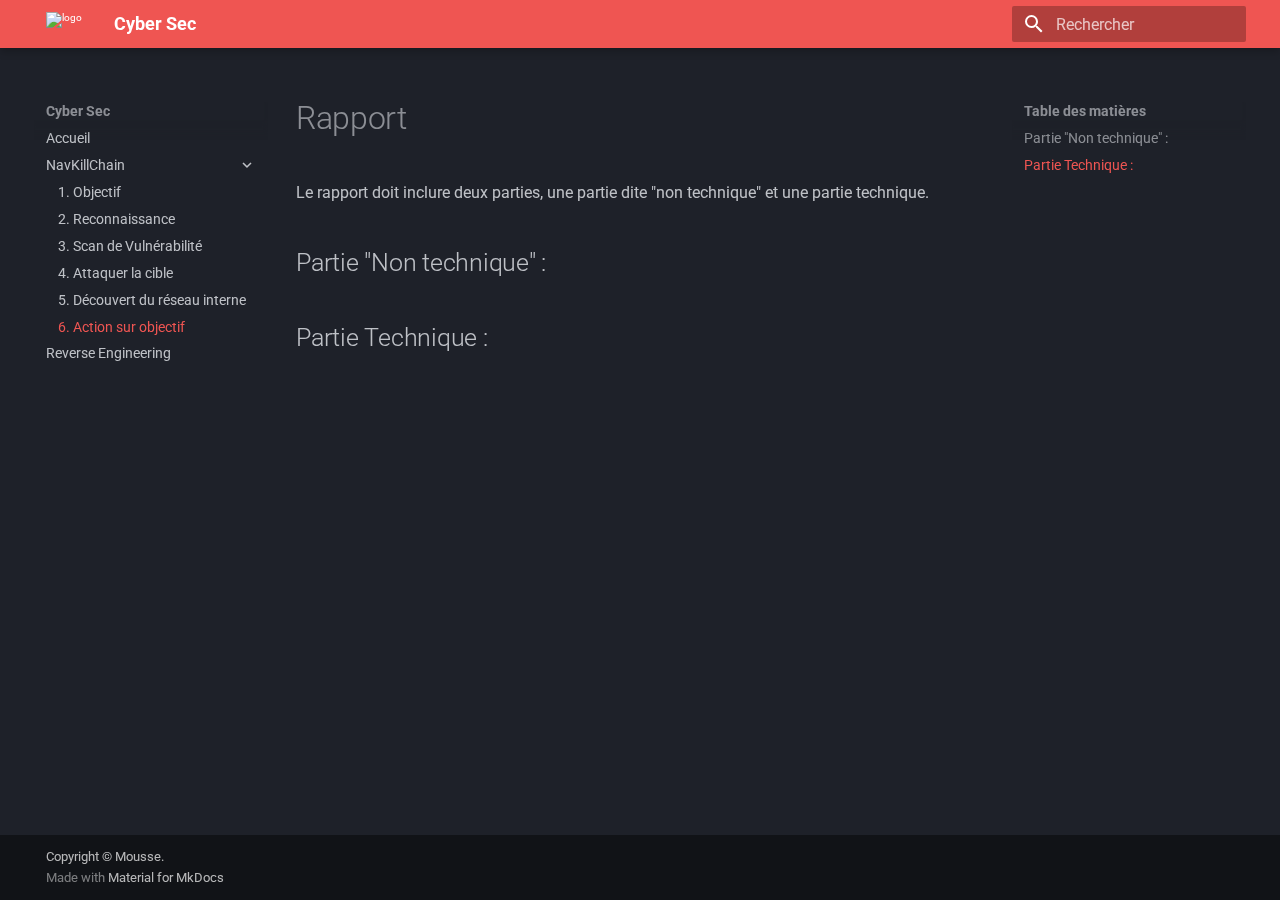
==== Action sur objectif/index.html @ a9a57b70 "Deployed 4383e9c with MkDocs version: 1.6.0" ====
<!doctype html>
<html lang="fr" class="no-js">
  <head>
    
      <meta charset="utf-8">
      <meta name="viewport" content="width=device-width,initial-scale=1">
      
      
        <meta name="author" content="Etienne C">
      
      
      
        <link rel="prev" href="../D%C3%A9couvert%20du%20r%C3%A9seau%20interne/">
      
      
        <link rel="next" href="../reverse-engineering/">
      
      
      <link rel="icon" href="../assets/images/favicon.png">
      <meta name="generator" content="mkdocs-1.6.0, mkdocs-material-9.5.25">
    
    
      
        <title>6. Action sur objectif - Cyber Sec</title>
      
    
    
      <link rel="stylesheet" href="../assets/stylesheets/main.6543a935.min.css">
      
        
        <link rel="stylesheet" href="../assets/stylesheets/palette.06af60db.min.css">
      
      


    
    
      
    
    
      
        
        
        <link rel="preconnect" href="https://fonts.gstatic.com" crossorigin>
        <link rel="stylesheet" href="https://fonts.googleapis.com/css?family=Roboto:300,300i,400,400i,700,700i%7CRoboto+Mono:400,400i,700,700i&display=fallback">
        <style>:root{--md-text-font:"Roboto";--md-code-font:"Roboto Mono"}</style>
      
    
    
      <link rel="stylesheet" href="https://cdnjs.cloudflare.com/ajax/libs/KaTeX/0.16.7/katex.min.css">
    
    <script>__md_scope=new URL("..",location),__md_hash=e=>[...e].reduce((e,_)=>(e<<5)-e+_.charCodeAt(0),0),__md_get=(e,_=localStorage,t=__md_scope)=>JSON.parse(_.getItem(t.pathname+"."+e)),__md_set=(e,_,t=localStorage,a=__md_scope)=>{try{t.setItem(a.pathname+"."+e,JSON.stringify(_))}catch(e){}}</script>
    
      

    
    
    
  </head>
  
  
    
    
    
    
    
    <body dir="ltr" data-md-color-scheme="slate" data-md-color-primary="red" data-md-color-accent="black">
  
    
    <input class="md-toggle" data-md-toggle="drawer" type="checkbox" id="__drawer" autocomplete="off">
    <input class="md-toggle" data-md-toggle="search" type="checkbox" id="__search" autocomplete="off">
    <label class="md-overlay" for="__drawer"></label>
    <div data-md-component="skip">
      
        
        <a href="#rapport" class="md-skip">
          Aller au contenu
        </a>
      
    </div>
    <div data-md-component="announce">
      
    </div>
    
    
      

  

<header class="md-header md-header--shadow" data-md-component="header">
  <nav class="md-header__inner md-grid" aria-label="En-tête">
    <a href=".." title="Cyber Sec" class="md-header__button md-logo" aria-label="Cyber Sec" data-md-component="logo">
      
  <img src="../logo.png" alt="logo">

    </a>
    <label class="md-header__button md-icon" for="__drawer">
      
      <svg xmlns="http://www.w3.org/2000/svg" viewBox="0 0 24 24"><path d="M3 6h18v2H3V6m0 5h18v2H3v-2m0 5h18v2H3v-2Z"/></svg>
    </label>
    <div class="md-header__title" data-md-component="header-title">
      <div class="md-header__ellipsis">
        <div class="md-header__topic">
          <span class="md-ellipsis">
            Cyber Sec
          </span>
        </div>
        <div class="md-header__topic" data-md-component="header-topic">
          <span class="md-ellipsis">
            
              6. Action sur objectif
            
          </span>
        </div>
      </div>
    </div>
    
      
    
    
    
    
      <label class="md-header__button md-icon" for="__search">
        
        <svg xmlns="http://www.w3.org/2000/svg" viewBox="0 0 24 24"><path d="M9.5 3A6.5 6.5 0 0 1 16 9.5c0 1.61-.59 3.09-1.56 4.23l.27.27h.79l5 5-1.5 1.5-5-5v-.79l-.27-.27A6.516 6.516 0 0 1 9.5 16 6.5 6.5 0 0 1 3 9.5 6.5 6.5 0 0 1 9.5 3m0 2C7 5 5 7 5 9.5S7 14 9.5 14 14 12 14 9.5 12 5 9.5 5Z"/></svg>
      </label>
      <div class="md-search" data-md-component="search" role="dialog">
  <label class="md-search__overlay" for="__search"></label>
  <div class="md-search__inner" role="search">
    <form class="md-search__form" name="search">
      <input type="text" class="md-search__input" name="query" aria-label="Rechercher" placeholder="Rechercher" autocapitalize="off" autocorrect="off" autocomplete="off" spellcheck="false" data-md-component="search-query" required>
      <label class="md-search__icon md-icon" for="__search">
        
        <svg xmlns="http://www.w3.org/2000/svg" viewBox="0 0 24 24"><path d="M9.5 3A6.5 6.5 0 0 1 16 9.5c0 1.61-.59 3.09-1.56 4.23l.27.27h.79l5 5-1.5 1.5-5-5v-.79l-.27-.27A6.516 6.516 0 0 1 9.5 16 6.5 6.5 0 0 1 3 9.5 6.5 6.5 0 0 1 9.5 3m0 2C7 5 5 7 5 9.5S7 14 9.5 14 14 12 14 9.5 12 5 9.5 5Z"/></svg>
        
        <svg xmlns="http://www.w3.org/2000/svg" viewBox="0 0 24 24"><path d="M20 11v2H8l5.5 5.5-1.42 1.42L4.16 12l7.92-7.92L13.5 5.5 8 11h12Z"/></svg>
      </label>
      <nav class="md-search__options" aria-label="Recherche">
        
        <button type="reset" class="md-search__icon md-icon" title="Effacer" aria-label="Effacer" tabindex="-1">
          
          <svg xmlns="http://www.w3.org/2000/svg" viewBox="0 0 24 24"><path d="M19 6.41 17.59 5 12 10.59 6.41 5 5 6.41 10.59 12 5 17.59 6.41 19 12 13.41 17.59 19 19 17.59 13.41 12 19 6.41Z"/></svg>
        </button>
      </nav>
      
    </form>
    <div class="md-search__output">
      <div class="md-search__scrollwrap" data-md-scrollfix>
        <div class="md-search-result" data-md-component="search-result">
          <div class="md-search-result__meta">
            Initialisation de la recherche
          </div>
          <ol class="md-search-result__list" role="presentation"></ol>
        </div>
      </div>
    </div>
  </div>
</div>
    
    
  </nav>
  
</header>
    
    <div class="md-container" data-md-component="container">
      
      
        
          
        
      
      <main class="md-main" data-md-component="main">
        <div class="md-main__inner md-grid">
          
            
              
              <div class="md-sidebar md-sidebar--primary" data-md-component="sidebar" data-md-type="navigation" >
                <div class="md-sidebar__scrollwrap">
                  <div class="md-sidebar__inner">
                    



<nav class="md-nav md-nav--primary" aria-label="Navigation" data-md-level="0">
  <label class="md-nav__title" for="__drawer">
    <a href=".." title="Cyber Sec" class="md-nav__button md-logo" aria-label="Cyber Sec" data-md-component="logo">
      
  <img src="../logo.png" alt="logo">

    </a>
    Cyber Sec
  </label>
  
  <ul class="md-nav__list" data-md-scrollfix>
    
      
      
  
  
  
  
    <li class="md-nav__item">
      <a href=".." class="md-nav__link">
        
  
  <span class="md-ellipsis">
    Accueil
  </span>
  

      </a>
    </li>
  

    
      
      
  
  
    
  
  
  
    
    
    
    
    <li class="md-nav__item md-nav__item--active md-nav__item--nested">
      
        
        
        <input class="md-nav__toggle md-toggle " type="checkbox" id="__nav_2" checked>
        
          
          <label class="md-nav__link" for="__nav_2" id="__nav_2_label" tabindex="0">
            
  
  <span class="md-ellipsis">
    NavKillChain
  </span>
  

            <span class="md-nav__icon md-icon"></span>
          </label>
        
        <nav class="md-nav" data-md-level="1" aria-labelledby="__nav_2_label" aria-expanded="true">
          <label class="md-nav__title" for="__nav_2">
            <span class="md-nav__icon md-icon"></span>
            NavKillChain
          </label>
          <ul class="md-nav__list" data-md-scrollfix>
            
              
                
  
  
  
  
    <li class="md-nav__item">
      <a href="../Objectif/" class="md-nav__link">
        
  
  <span class="md-ellipsis">
    1. Objectif
  </span>
  

      </a>
    </li>
  

              
            
              
                
  
  
  
  
    <li class="md-nav__item">
      <a href="../Recon/" class="md-nav__link">
        
  
  <span class="md-ellipsis">
    2. Reconnaissance
  </span>
  

      </a>
    </li>
  

              
            
              
                
  
  
  
  
    <li class="md-nav__item">
      <a href="../Scan%20de%20Vuln%C3%A9rabilit%C3%A9/" class="md-nav__link">
        
  
  <span class="md-ellipsis">
    3. Scan de Vulnérabilité
  </span>
  

      </a>
    </li>
  

              
            
              
                
  
  
  
  
    <li class="md-nav__item">
      <a href="../Attaquer%20la%20cible/" class="md-nav__link">
        
  
  <span class="md-ellipsis">
    4. Attaquer la cible
  </span>
  

      </a>
    </li>
  

              
            
              
                
  
  
  
  
    <li class="md-nav__item">
      <a href="../D%C3%A9couvert%20du%20r%C3%A9seau%20interne/" class="md-nav__link">
        
  
  <span class="md-ellipsis">
    5. Découvert du réseau interne
  </span>
  

      </a>
    </li>
  

              
            
              
                
  
  
    
  
  
  
    <li class="md-nav__item md-nav__item--active">
      
      <input class="md-nav__toggle md-toggle" type="checkbox" id="__toc">
      
      
        
      
      
        <label class="md-nav__link md-nav__link--active" for="__toc">
          
  
  <span class="md-ellipsis">
    6. Action sur objectif
  </span>
  

          <span class="md-nav__icon md-icon"></span>
        </label>
      
      <a href="./" class="md-nav__link md-nav__link--active">
        
  
  <span class="md-ellipsis">
    6. Action sur objectif
  </span>
  

      </a>
      
        

<nav class="md-nav md-nav--secondary" aria-label="Table des matières">
  
  
  
    
  
  
    <label class="md-nav__title" for="__toc">
      <span class="md-nav__icon md-icon"></span>
      Table des matières
    </label>
    <ul class="md-nav__list" data-md-component="toc" data-md-scrollfix>
      
        <li class="md-nav__item">
  <a href="#partie-non-technique" class="md-nav__link">
    <span class="md-ellipsis">
      Partie "Non technique" :
    </span>
  </a>
  
</li>
      
        <li class="md-nav__item">
  <a href="#partie-technique" class="md-nav__link">
    <span class="md-ellipsis">
      Partie Technique :
    </span>
  </a>
  
</li>
      
    </ul>
  
</nav>
      
    </li>
  

              
            
          </ul>
        </nav>
      
    </li>
  

    
      
      
  
  
  
  
    <li class="md-nav__item">
      <a href="../reverse-engineering/" class="md-nav__link">
        
  
  <span class="md-ellipsis">
    Reverse Engineering
  </span>
  

      </a>
    </li>
  

    
  </ul>
</nav>
                  </div>
                </div>
              </div>
            
            
              
              <div class="md-sidebar md-sidebar--secondary" data-md-component="sidebar" data-md-type="toc" >
                <div class="md-sidebar__scrollwrap">
                  <div class="md-sidebar__inner">
                    

<nav class="md-nav md-nav--secondary" aria-label="Table des matières">
  
  
  
    
  
  
    <label class="md-nav__title" for="__toc">
      <span class="md-nav__icon md-icon"></span>
      Table des matières
    </label>
    <ul class="md-nav__list" data-md-component="toc" data-md-scrollfix>
      
        <li class="md-nav__item">
  <a href="#partie-non-technique" class="md-nav__link">
    <span class="md-ellipsis">
      Partie "Non technique" :
    </span>
  </a>
  
</li>
      
        <li class="md-nav__item">
  <a href="#partie-technique" class="md-nav__link">
    <span class="md-ellipsis">
      Partie Technique :
    </span>
  </a>
  
</li>
      
    </ul>
  
</nav>
                  </div>
                </div>
              </div>
            
          
          
            <div class="md-content" data-md-component="content">
              <article class="md-content__inner md-typeset">
                
                  


<h1 id="rapport">Rapport</h1>
<p>Le rapport doit inclure deux parties, une partie dite "non technique" et une partie technique.</p>
<h2 id="partie-non-technique">Partie "Non technique" :</h2>
<h2 id="partie-technique">Partie Technique :</h2>












                
              </article>
            </div>
          
          
<script>var target=document.getElementById(location.hash.slice(1));target&&target.name&&(target.checked=target.name.startsWith("__tabbed_"))</script>
        </div>
        
      </main>
      
        <footer class="md-footer">
  
  <div class="md-footer-meta md-typeset">
    <div class="md-footer-meta__inner md-grid">
      <div class="md-copyright">
  
    <div class="md-copyright__highlight">
      Copyright &copy; Mousse.
    </div>
  
  
    Made with
    <a href="https://squidfunk.github.io/mkdocs-material/" target="_blank" rel="noopener">
      Material for MkDocs
    </a>
  
</div>
      
    </div>
  </div>
</footer>
      
    </div>
    <div class="md-dialog" data-md-component="dialog">
      <div class="md-dialog__inner md-typeset"></div>
    </div>
    
    
    <script id="__config" type="application/json">{"base": "..", "features": ["navigation.instant", "search.highlight"], "search": "../assets/javascripts/workers/search.b8dbb3d2.min.js", "translations": {"clipboard.copied": "Copi\u00e9 dans le presse-papier", "clipboard.copy": "Copier dans le presse-papier", "search.result.more.one": "1 de plus sur cette page", "search.result.more.other": "# de plus sur cette page", "search.result.none": "Aucun document trouv\u00e9", "search.result.one": "1 document trouv\u00e9", "search.result.other": "# documents trouv\u00e9s", "search.result.placeholder": "Taper pour d\u00e9marrer la recherche", "search.result.term.missing": "Non trouv\u00e9", "select.version": "S\u00e9lectionner la version"}}</script>
    
    
      <script src="../assets/javascripts/bundle.081f42fc.min.js"></script>
      
        <script src="https://cdnjs.cloudflare.com/ajax/libs/KaTeX/0.16.7/katex.min.js"></script>
      
        <script src="https://cdnjs.cloudflare.com/ajax/libs/KaTeX/0.16.7/contrib/auto-render.min.js"></script>
      
    
  </body>
</html>
---- assets/stylesheets/main.6543a935.min.css ----
@charset "UTF-8";html{-webkit-text-size-adjust:none;-moz-text-size-adjust:none;text-size-adjust:none;box-sizing:border-box}*,:after,:before{box-sizing:inherit}@media (prefers-reduced-motion){*,:after,:before{transition:none!important}}body{margin:0}a,button,input,label{-webkit-tap-highlight-color:transparent}a{color:inherit;text-decoration:none}hr{border:0;box-sizing:initial;display:block;height:.05rem;overflow:visible;padding:0}small{font-size:80%}sub,sup{line-height:1em}img{border-style:none}table{border-collapse:initial;border-spacing:0}td,th{font-weight:400;vertical-align:top}button{background:#0000;border:0;font-family:inherit;font-size:inherit;margin:0;padding:0}input{border:0;outline:none}:root{--md-primary-fg-color:#4051b5;--md-primary-fg-color--light:#5d6cc0;--md-primary-fg-color--dark:#303fa1;--md-primary-bg-color:#fff;--md-primary-bg-color--light:#ffffffb3;--md-accent-fg-color:#526cfe;--md-accent-fg-color--transparent:#526cfe1a;--md-accent-bg-color:#fff;--md-accent-bg-color--light:#ffffffb3}[data-md-color-scheme=default]{color-scheme:light}[data-md-color-scheme=default] img[src$="#gh-dark-mode-only"],[data-md-color-scheme=default] img[src$="#only-dark"]{display:none}:root,[data-md-color-scheme=default]{--md-hue:225deg;--md-default-fg-color:#000000de;--md-default-fg-color--light:#0000008a;--md-default-fg-color--lighter:#00000052;--md-default-fg-color--lightest:#00000012;--md-default-bg-color:#fff;--md-default-bg-color--light:#ffffffb3;--md-default-bg-color--lighter:#ffffff4d;--md-default-bg-color--lightest:#ffffff1f;--md-code-fg-color:#36464e;--md-code-bg-color:#f5f5f5;--md-code-hl-color:#4287ff;--md-code-hl-color--light:#4287ff1a;--md-code-hl-number-color:#d52a2a;--md-code-hl-special-color:#db1457;--md-code-hl-function-color:#a846b9;--md-code-hl-constant-color:#6e59d9;--md-code-hl-keyword-color:#3f6ec6;--md-code-hl-string-color:#1c7d4d;--md-code-hl-name-color:var(--md-code-fg-color);--md-code-hl-operator-color:var(--md-default-fg-color--light);--md-code-hl-punctuation-color:var(--md-default-fg-color--light);--md-code-hl-comment-color:var(--md-default-fg-color--light);--md-code-hl-generic-color:var(--md-default-fg-color--light);--md-code-hl-variable-color:var(--md-default-fg-color--light);--md-typeset-color:var(--md-default-fg-color);--md-typeset-a-color:var(--md-primary-fg-color);--md-typeset-del-color:#f5503d26;--md-typeset-ins-color:#0bd57026;--md-typeset-kbd-color:#fafafa;--md-typeset-kbd-accent-color:#fff;--md-typeset-kbd-border-color:#b8b8b8;--md-typeset-mark-color:#ffff0080;--md-typeset-table-color:#0000001f;--md-typeset-table-color--light:rgba(0,0,0,.035);--md-admonition-fg-color:var(--md-default-fg-color);--md-admonition-bg-color:var(--md-default-bg-color);--md-warning-fg-color:#000000de;--md-warning-bg-color:#ff9;--md-footer-fg-color:#fff;--md-footer-fg-color--light:#ffffffb3;--md-footer-fg-color--lighter:#ffffff73;--md-footer-bg-color:#000000de;--md-footer-bg-color--dark:#00000052;--md-shadow-z1:0 0.2rem 0.5rem #0000000d,0 0 0.05rem #0000001a;--md-shadow-z2:0 0.2rem 0.5rem #0000001a,0 0 0.05rem #00000040;--md-shadow-z3:0 0.2rem 0.5rem #0003,0 0 0.05rem #00000059}.md-icon svg{fill:currentcolor;display:block;height:1.2rem;width:1.2rem}body{-webkit-font-smoothing:antialiased;-moz-osx-font-smoothing:grayscale;--md-text-font-family:var(--md-text-font,_),-apple-system,BlinkMacSystemFont,Helvetica,Arial,sans-serif;--md-code-font-family:var(--md-code-font,_),SFMono-Regular,Consolas,Menlo,monospace}aside,body,input{font-feature-settings:"kern","liga";color:var(--md-typeset-color);font-family:var(--md-text-font-family)}code,kbd,pre{font-feature-settings:"kern";font-family:var(--md-code-font-family)}:root{--md-typeset-table-sort-icon:url('data:image/svg+xml;charset=utf-8,<svg xmlns="http://www.w3.org/2000/svg" viewBox="0 0 24 24"><path d="m18 21-4-4h3V7h-3l4-4 4 4h-3v10h3M2 19v-2h10v2M2 13v-2h7v2M2 7V5h4v2H2Z"/></svg>');--md-typeset-table-sort-icon--asc:url('data:image/svg+xml;charset=utf-8,<svg xmlns="http://www.w3.org/2000/svg" viewBox="0 0 24 24"><path d="M19 17h3l-4 4-4-4h3V3h2M2 17h10v2H2M6 5v2H2V5m0 6h7v2H2v-2Z"/></svg>');--md-typeset-table-sort-icon--desc:url('data:image/svg+xml;charset=utf-8,<svg xmlns="http://www.w3.org/2000/svg" viewBox="0 0 24 24"><path d="M19 7h3l-4-4-4 4h3v14h2M2 17h10v2H2M6 5v2H2V5m0 6h7v2H2v-2Z"/></svg>')}.md-typeset{-webkit-print-color-adjust:exact;color-adjust:exact;font-size:.8rem;line-height:1.6}@media print{.md-typeset{font-size:.68rem}}.md-typeset blockquote,.md-typeset dl,.md-typeset figure,.md-typeset ol,.md-typeset pre,.md-typeset ul{margin-bottom:1em;margin-top:1em}.md-typeset h1{color:var(--md-default-fg-color--light);font-size:2em;line-height:1.3;margin:0 0 1.25em}.md-typeset h1,.md-typeset h2{font-weight:300;letter-spacing:-.01em}.md-typeset h2{font-size:1.5625em;line-height:1.4;margin:1.6em 0 .64em}.md-typeset h3{font-size:1.25em;font-weight:400;letter-spacing:-.01em;line-height:1.5;margin:1.6em 0 .8em}.md-typeset h2+h3{margin-top:.8em}.md-typeset h4{font-weight:700;letter-spacing:-.01em;margin:1em 0}.md-typeset h5,.md-typeset h6{color:var(--md-default-fg-color--light);font-size:.8em;font-weight:700;letter-spacing:-.01em;margin:1.25em 0}.md-typeset h5{text-transform:uppercase}.md-typeset hr{border-bottom:.05rem solid var(--md-default-fg-color--lightest);display:flow-root;margin:1.5em 0}.md-typeset a{color:var(--md-typeset-a-color);word-break:break-word}.md-typeset a,.md-typeset a:before{transition:color 125ms}.md-typeset a:focus,.md-typeset a:hover{color:var(--md-accent-fg-color)}.md-typeset a:focus code,.md-typeset a:hover code{background-color:var(--md-accent-fg-color--transparent)}.md-typeset a code{color:currentcolor;transition:background-color 125ms}.md-typeset a.focus-visible{outline-color:var(--md-accent-fg-color);outline-offset:.2rem}.md-typeset code,.md-typeset kbd,.md-typeset pre{color:var(--md-code-fg-color);direction:ltr;font-variant-ligatures:none}@media print{.md-typeset code,.md-typeset kbd,.md-typeset pre{white-space:pre-wrap}}.md-typeset code{background-color:var(--md-code-bg-color);border-radius:.1rem;-webkit-box-decoration-break:clone;box-decoration-break:clone;font-size:.85em;padding:0 .2941176471em;word-break:break-word}.md-typeset code:not(.focus-visible){-webkit-tap-highlight-color:transparent;outline:none}.md-typeset pre{display:flow-root;line-height:1.4;position:relative}.md-typeset pre>code{-webkit-box-decoration-break:slice;box-decoration-break:slice;box-shadow:none;display:block;margin:0;outline-color:var(--md-accent-fg-color);overflow:auto;padding:.7720588235em 1.1764705882em;scrollbar-color:var(--md-default-fg-color--lighter) #0000;scrollbar-width:thin;touch-action:auto;word-break:normal}.md-typeset pre>code:hover{scrollbar-color:var(--md-accent-fg-color) #0000}.md-typeset pre>code::-webkit-scrollbar{height:.2rem;width:.2rem}.md-typeset pre>code::-webkit-scrollbar-thumb{background-color:var(--md-default-fg-color--lighter)}.md-typeset pre>code::-webkit-scrollbar-thumb:hover{background-color:var(--md-accent-fg-color)}.md-typeset kbd{background-color:var(--md-typeset-kbd-color);border-radius:.1rem;box-shadow:0 .1rem 0 .05rem var(--md-typeset-kbd-border-color),0 .1rem 0 var(--md-typeset-kbd-border-color),0 -.1rem .2rem var(--md-typeset-kbd-accent-color) inset;color:var(--md-default-fg-color);display:inline-block;font-size:.75em;padding:0 .6666666667em;vertical-align:text-top;word-break:break-word}.md-typeset mark{background-color:var(--md-typeset-mark-color);-webkit-box-decoration-break:clone;box-decoration-break:clone;color:inherit;word-break:break-word}.md-typeset abbr{border-bottom:.05rem dotted var(--md-default-fg-color--light);cursor:help;text-decoration:none}.md-typeset small{opacity:.75}[dir=ltr] .md-typeset sub,[dir=ltr] .md-typeset sup{margin-left:.078125em}[dir=rtl] .md-typeset sub,[dir=rtl] .md-typeset sup{margin-right:.078125em}[dir=ltr] .md-typeset blockquote{padding-left:.6rem}[dir=rtl] .md-typeset blockquote{padding-right:.6rem}[dir=ltr] .md-typeset blockquote{border-left:.2rem solid var(--md-default-fg-color--lighter)}[dir=rtl] .md-typeset blockquote{border-right:.2rem solid var(--md-default-fg-color--lighter)}.md-typeset blockquote{color:var(--md-default-fg-color--light);margin-left:0;margin-right:0}.md-typeset ul{list-style-type:disc}[dir=ltr] .md-typeset ol,[dir=ltr] .md-typeset ul{margin-left:.625em}[dir=rtl] .md-typeset ol,[dir=rtl] .md-typeset ul{margin-right:.625em}.md-typeset ol,.md-typeset ul{padding:0}.md-typeset ol:not([hidden]),.md-typeset ul:not([hidden]){display:flow-root}.md-typeset ol ol,.md-typeset ul ol{list-style-type:lower-alpha}.md-typeset ol ol ol,.md-typeset ul ol ol{list-style-type:lower-roman}[dir=ltr] .md-typeset ol li,[dir=ltr] .md-typeset ul li{margin-left:1.25em}[dir=rtl] .md-typeset ol li,[dir=rtl] .md-typeset ul li{margin-right:1.25em}.md-typeset ol li,.md-typeset ul li{margin-bottom:.5em}.md-typeset ol li blockquote,.md-typeset ol li p,.md-typeset ul li blockquote,.md-typeset ul li p{margin:.5em 0}.md-typeset ol li:last-child,.md-typeset ul li:last-child{margin-bottom:0}[dir=ltr] .md-typeset ol li ol,[dir=ltr] .md-typeset ol li ul,[dir=ltr] .md-typeset ul li ol,[dir=ltr] .md-typeset ul li ul{margin-left:.625em}[dir=rtl] .md-typeset ol li ol,[dir=rtl] .md-typeset ol li ul,[dir=rtl] .md-typeset ul li ol,[dir=rtl] .md-typeset ul li ul{margin-right:.625em}.md-typeset ol li ol,.md-typeset ol li ul,.md-typeset ul li ol,.md-typeset ul li ul{margin-bottom:.5em;margin-top:.5em}[dir=ltr] .md-typeset dd{margin-left:1.875em}[dir=rtl] .md-typeset dd{margin-right:1.875em}.md-typeset dd{margin-bottom:1.5em;margin-top:1em}.md-typeset img,.md-typeset svg,.md-typeset video{height:auto;max-width:100%}.md-typeset img[align=left]{margin:1em 1em 1em 0}.md-typeset img[align=right]{margin:1em 0 1em 1em}.md-typeset img[align]:only-child{margin-top:0}.md-typeset figure{display:flow-root;margin:1em auto;max-width:100%;text-align:center;width:-moz-fit-content;width:fit-content}.md-typeset figure img{display:block;margin:0 auto}.md-typeset figcaption{font-style:italic;margin:1em auto;max-width:24rem}.md-typeset iframe{max-width:100%}.md-typeset table:not([class]){background-color:var(--md-default-bg-color);border:.05rem solid var(--md-typeset-table-color);border-radius:.1rem;display:inline-block;font-size:.64rem;max-width:100%;overflow:auto;touch-action:auto}@media print{.md-typeset table:not([class]){display:table}}.md-typeset table:not([class])+*{margin-top:1.5em}.md-typeset table:not([class]) td>:first-child,.md-typeset table:not([class]) th>:first-child{margin-top:0}.md-typeset table:not([class]) td>:last-child,.md-typeset table:not([class]) th>:last-child{margin-bottom:0}.md-typeset table:not([class]) td:not([align]),.md-typeset table:not([class]) th:not([align]){text-align:left}[dir=rtl] .md-typeset table:not([class]) td:not([align]),[dir=rtl] .md-typeset table:not([class]) th:not([align]){text-align:right}.md-typeset table:not([class]) th{font-weight:700;min-width:5rem;padding:.9375em 1.25em;vertical-align:top}.md-typeset table:not([class]) td{border-top:.05rem solid var(--md-typeset-table-color);padding:.9375em 1.25em;vertical-align:top}.md-typeset table:not([class]) tbody tr{transition:background-color 125ms}.md-typeset table:not([class]) tbody tr:hover{background-color:var(--md-typeset-table-color--light);box-shadow:0 .05rem 0 var(--md-default-bg-color) inset}.md-typeset table:not([class]) a{word-break:normal}.md-typeset table th[role=columnheader]{cursor:pointer}[dir=ltr] .md-typeset table th[role=columnheader]:after{margin-left:.5em}[dir=rtl] .md-typeset table th[role=columnheader]:after{margin-right:.5em}.md-typeset table th[role=columnheader]:after{content:"";display:inline-block;height:1.2em;-webkit-mask-image:var(--md-typeset-table-sort-icon);mask-image:var(--md-typeset-table-sort-icon);-webkit-mask-repeat:no-repeat;mask-repeat:no-repeat;-webkit-mask-size:contain;mask-size:contain;transition:background-color 125ms;vertical-align:text-bottom;width:1.2em}.md-typeset table th[role=columnheader]:hover:after{background-color:var(--md-default-fg-color--lighter)}.md-typeset table th[role=columnheader][aria-sort=ascending]:after{background-color:var(--md-default-fg-color--light);-webkit-mask-image:var(--md-typeset-table-sort-icon--asc);mask-image:var(--md-typeset-table-sort-icon--asc)}.md-typeset table th[role=columnheader][aria-sort=descending]:after{background-color:var(--md-default-fg-color--light);-webkit-mask-image:var(--md-typeset-table-sort-icon--desc);mask-image:var(--md-typeset-table-sort-icon--desc)}.md-typeset__scrollwrap{margin:1em -.8rem;overflow-x:auto;touch-action:auto}.md-typeset__table{display:inline-block;margin-bottom:.5em;padding:0 .8rem}@media print{.md-typeset__table{display:block}}html .md-typeset__table table{display:table;margin:0;overflow:hidden;width:100%}@media screen and (max-width:44.984375em){.md-content__inner>pre{margin:1em -.8rem}.md-content__inner>pre code{border-radius:0}}.md-typeset .md-author{border-radius:100%;display:block;flex-shrink:0;height:1.6rem;overflow:hidden;position:relative;transition:color 125ms,transform 125ms;width:1.6rem}.md-typeset .md-author img{display:block}.md-typeset .md-author--more{background:var(--md-default-fg-color--lightest);color:var(--md-default-fg-color--lighter);font-size:.6rem;font-weight:700;line-height:1.6rem;text-align:center}.md-typeset .md-author--long{height:2.4rem;width:2.4rem}.md-typeset a.md-author{transform:scale(1)}.md-typeset a.md-author img{border-radius:100%;filter:grayscale(100%) opacity(75%);transition:filter 125ms}.md-typeset a.md-author:focus,.md-typeset a.md-author:hover{transform:scale(1.1);z-index:1}.md-typeset a.md-author:focus img,.md-typeset a.md-author:hover img{filter:grayscale(0)}.md-banner{background-color:var(--md-footer-bg-color);color:var(--md-footer-fg-color);overflow:auto}@media print{.md-banner{display:none}}.md-banner--warning{background-color:var(--md-warning-bg-color);color:var(--md-warning-fg-color)}.md-banner__inner{font-size:.7rem;margin:.6rem auto;padding:0 .8rem}[dir=ltr] .md-banner__button{float:right}[dir=rtl] .md-banner__button{float:left}.md-banner__button{color:inherit;cursor:pointer;transition:opacity .25s}.no-js .md-banner__button{display:none}.md-banner__button:hover{opacity:.7}html{font-size:125%;height:100%;overflow-x:hidden}@media screen and (min-width:100em){html{font-size:137.5%}}@media screen and (min-width:125em){html{font-size:150%}}body{background-color:var(--md-default-bg-color);display:flex;flex-direction:column;font-size:.5rem;min-height:100%;position:relative;width:100%}@media print{body{display:block}}@media screen and (max-width:59.984375em){body[data-md-scrolllock]{position:fixed}}.md-grid{margin-left:auto;margin-right:auto;max-width:61rem}.md-container{display:flex;flex-direction:column;flex-grow:1}@media print{.md-container{display:block}}.md-main{flex-grow:1}.md-main__inner{display:flex;height:100%;margin-top:1.5rem}.md-ellipsis{overflow:hidden;text-overflow:ellipsis}.md-toggle{display:none}.md-option{height:0;opacity:0;position:absolute;width:0}.md-option:checked+label:not([hidden]){display:block}.md-option.focus-visible+label{outline-color:var(--md-accent-fg-color);outline-style:auto}.md-skip{background-color:var(--md-default-fg-color);border-radius:.1rem;color:var(--md-default-bg-color);font-size:.64rem;margin:.5rem;opacity:0;outline-color:var(--md-accent-fg-color);padding:.3rem .5rem;position:fixed;transform:translateY(.4rem);z-index:-1}.md-skip:focus{opacity:1;transform:translateY(0);transition:transform .25s cubic-bezier(.4,0,.2,1),opacity 175ms 75ms;z-index:10}@page{margin:25mm}:root{--md-clipboard-icon:url('data:image/svg+xml;charset=utf-8,<svg xmlns="http://www.w3.org/2000/svg" viewBox="0 0 24 24"><path d="M19 21H8V7h11m0-2H8a2 2 0 0 0-2 2v14a2 2 0 0 0 2 2h11a2 2 0 0 0 2-2V7a2 2 0 0 0-2-2m-3-4H4a2 2 0 0 0-2 2v14h2V3h12V1Z"/></svg>')}.md-clipboard{border-radius:.1rem;color:var(--md-default-fg-color--lightest);cursor:pointer;height:1.5em;outline-color:var(--md-accent-fg-color);outline-offset:.1rem;position:absolute;right:.5em;top:.5em;transition:color .25s;width:1.5em;z-index:1}@media print{.md-clipboard{display:none}}.md-clipboard:not(.focus-visible){-webkit-tap-highlight-color:transparent;outline:none}:hover>.md-clipboard{color:var(--md-default-fg-color--light)}.md-clipboard:focus,.md-clipboard:hover{color:var(--md-accent-fg-color)}.md-clipboard:after{background-color:currentcolor;content:"";display:block;height:1.125em;margin:0 auto;-webkit-mask-image:var(--md-clipboard-icon);mask-image:var(--md-clipboard-icon);-webkit-mask-position:center;mask-position:center;-webkit-mask-repeat:no-repeat;mask-repeat:no-repeat;-webkit-mask-size:contain;mask-size:contain;width:1.125em}.md-clipboard--inline{cursor:pointer}.md-clipboard--inline code{transition:color .25s,background-color .25s}.md-clipboard--inline:focus code,.md-clipboard--inline:hover code{background-color:var(--md-accent-fg-color--transparent);color:var(--md-accent-fg-color)}.md-typeset .md-code__content{display:grid}@keyframes consent{0%{opacity:0;transform:translateY(100%)}to{opacity:1;transform:translateY(0)}}@keyframes overlay{0%{opacity:0}to{opacity:1}}.md-consent__overlay{animation:overlay .25s both;-webkit-backdrop-filter:blur(.1rem);backdrop-filter:blur(.1rem);background-color:#0000008a;height:100%;opacity:1;position:fixed;top:0;width:100%;z-index:5}.md-consent__inner{animation:consent .5s cubic-bezier(.1,.7,.1,1) both;background-color:var(--md-default-bg-color);border:0;border-radius:.1rem;bottom:0;box-shadow:0 0 .2rem #0000001a,0 .2rem .4rem #0003;max-height:100%;overflow:auto;padding:0;position:fixed;width:100%;z-index:5}.md-consent__form{padding:.8rem}.md-consent__settings{display:none;margin:1em 0}input:checked+.md-consent__settings{display:block}.md-consent__controls{margin-bottom:.8rem}.md-typeset .md-consent__controls .md-button{display:inline}@media screen and (max-width:44.984375em){.md-typeset .md-consent__controls .md-button{display:block;margin-top:.4rem;text-align:center;width:100%}}.md-consent label{cursor:pointer}.md-content{flex-grow:1;min-width:0}.md-content__inner{margin:0 .8rem 1.2rem;padding-top:.6rem}@media screen and (min-width:76.25em){[dir=ltr] .md-sidebar--primary:not([hidden])~.md-content>.md-content__inner{margin-left:1.2rem}[dir=ltr] .md-sidebar--secondary:not([hidden])~.md-content>.md-content__inner,[dir=rtl] .md-sidebar--primary:not([hidden])~.md-content>.md-content__inner{margin-right:1.2rem}[dir=rtl] .md-sidebar--secondary:not([hidden])~.md-content>.md-content__inner{margin-left:1.2rem}}.md-content__inner:before{content:"";display:block;height:.4rem}.md-content__inner>:last-child{margin-bottom:0}[dir=ltr] .md-content__button{float:right}[dir=rtl] .md-content__button{float:left}[dir=ltr] .md-content__button{margin-left:.4rem}[dir=rtl] .md-content__button{margin-right:.4rem}.md-content__button{margin:.4rem 0;padding:0}@media print{.md-content__button{display:none}}.md-typeset .md-content__button{color:var(--md-default-fg-color--lighter)}.md-content__button svg{display:inline;vertical-align:top}[dir=rtl] .md-content__button svg{transform:scaleX(-1)}[dir=ltr] .md-dialog{right:.8rem}[dir=rtl] .md-dialog{left:.8rem}.md-dialog{background-color:var(--md-default-fg-color);border-radius:.1rem;bottom:.8rem;box-shadow:var(--md-shadow-z3);min-width:11.1rem;opacity:0;padding:.4rem .6rem;pointer-events:none;position:fixed;transform:translateY(100%);transition:transform 0ms .4s,opacity .4s;z-index:4}@media print{.md-dialog{display:none}}.md-dialog--active{opacity:1;pointer-events:auto;transform:translateY(0);transition:transform .4s cubic-bezier(.075,.85,.175,1),opacity .4s}.md-dialog__inner{color:var(--md-default-bg-color);font-size:.7rem}.md-feedback{margin:2em 0 1em;text-align:center}.md-feedback fieldset{border:none;margin:0;padding:0}.md-feedback__title{font-weight:700;margin:1em auto}.md-feedback__inner{position:relative}.md-feedback__list{display:flex;flex-wrap:wrap;place-content:baseline center;position:relative}.md-feedback__list:hover .md-icon:not(:disabled){color:var(--md-default-fg-color--lighter)}:disabled .md-feedback__list{min-height:1.8rem}.md-feedback__icon{color:var(--md-default-fg-color--light);cursor:pointer;flex-shrink:0;margin:0 .1rem;transition:color 125ms}.md-feedback__icon:not(:disabled).md-icon:hover{color:var(--md-accent-fg-color)}.md-feedback__icon:disabled{color:var(--md-default-fg-color--lightest);pointer-events:none}.md-feedback__note{opacity:0;position:relative;transform:translateY(.4rem);transition:transform .4s cubic-bezier(.1,.7,.1,1),opacity .15s}.md-feedback__note>*{margin:0 auto;max-width:16rem}:disabled .md-feedback__note{opacity:1;transform:translateY(0)}.md-footer{background-color:var(--md-footer-bg-color);color:var(--md-footer-fg-color)}@media print{.md-footer{display:none}}.md-footer__inner{justify-content:space-between;overflow:auto;padding:.2rem}.md-footer__inner:not([hidden]){display:flex}.md-footer__link{align-items:end;display:flex;flex-grow:0.01;margin-bottom:.4rem;margin-top:1rem;max-width:100%;outline-color:var(--md-accent-fg-color);overflow:hidden;transition:opacity .25s}.md-footer__link:focus,.md-footer__link:hover{opacity:.7}[dir=rtl] .md-footer__link svg{transform:scaleX(-1)}@media screen and (max-width:44.984375em){.md-footer__link--prev{flex-shrink:0}.md-footer__link--prev .md-footer__title{display:none}}[dir=ltr] .md-footer__link--next{margin-left:auto}[dir=rtl] .md-footer__link--next{margin-right:auto}.md-footer__link--next{text-align:right}[dir=rtl] .md-footer__link--next{text-align:left}.md-footer__title{flex-grow:1;font-size:.9rem;margin-bottom:.7rem;max-width:calc(100% - 2.4rem);padding:0 1rem;white-space:nowrap}.md-footer__button{margin:.2rem;padding:.4rem}.md-footer__direction{font-size:.64rem;opacity:.7}.md-footer-meta{background-color:var(--md-footer-bg-color--dark)}.md-footer-meta__inner{display:flex;flex-wrap:wrap;justify-content:space-between;padding:.2rem}html .md-footer-meta.md-typeset a{color:var(--md-footer-fg-color--light)}html .md-footer-meta.md-typeset a:focus,html .md-footer-meta.md-typeset a:hover{color:var(--md-footer-fg-color)}.md-copyright{color:var(--md-footer-fg-color--lighter);font-size:.64rem;margin:auto .6rem;padding:.4rem 0;width:100%}@media screen and (min-width:45em){.md-copyright{width:auto}}.md-copyright__highlight{color:var(--md-footer-fg-color--light)}.md-social{display:inline-flex;gap:.2rem;margin:0 .4rem;padding:.2rem 0 .6rem}@media screen and (min-width:45em){.md-social{padding:.6rem 0}}.md-social__link{display:inline-block;height:1.6rem;text-align:center;width:1.6rem}.md-social__link:before{line-height:1.9}.md-social__link svg{fill:currentcolor;max-height:.8rem;vertical-align:-25%}.md-typeset .md-button{border:.1rem solid;border-radius:.1rem;color:var(--md-primary-fg-color);cursor:pointer;display:inline-block;font-weight:700;padding:.625em 2em;transition:color 125ms,background-color 125ms,border-color 125ms}.md-typeset .md-button--primary{background-color:var(--md-primary-fg-color);border-color:var(--md-primary-fg-color);color:var(--md-primary-bg-color)}.md-typeset .md-button:focus,.md-typeset .md-button:hover{background-color:var(--md-accent-fg-color);border-color:var(--md-accent-fg-color);color:var(--md-accent-bg-color)}[dir=ltr] .md-typeset .md-input{border-top-left-radius:.1rem}[dir=ltr] .md-typeset .md-input,[dir=rtl] .md-typeset .md-input{border-top-right-radius:.1rem}[dir=rtl] .md-typeset .md-input{border-top-left-radius:.1rem}.md-typeset .md-input{border-bottom:.1rem solid var(--md-default-fg-color--lighter);box-shadow:var(--md-shadow-z1);font-size:.8rem;height:1.8rem;padding:0 .6rem;transition:border .25s,box-shadow .25s}.md-typeset .md-input:focus,.md-typeset .md-input:hover{border-bottom-color:var(--md-accent-fg-color);box-shadow:var(--md-shadow-z2)}.md-typeset .md-input--stretch{width:100%}.md-header{background-color:var(--md-primary-fg-color);box-shadow:0 0 .2rem #0000,0 .2rem .4rem #0000;color:var(--md-primary-bg-color);display:block;left:0;position:sticky;right:0;top:0;z-index:4}@media print{.md-header{display:none}}.md-header[hidden]{transform:translateY(-100%);transition:transform .25s cubic-bezier(.8,0,.6,1),box-shadow .25s}.md-header--shadow{box-shadow:0 0 .2rem #0000001a,0 .2rem .4rem #0003;transition:transform .25s cubic-bezier(.1,.7,.1,1),box-shadow .25s}.md-header__inner{align-items:center;display:flex;padding:0 .2rem}.md-header__button{color:currentcolor;cursor:pointer;margin:.2rem;outline-color:var(--md-accent-fg-color);padding:.4rem;position:relative;transition:opacity .25s;vertical-align:middle;z-index:1}.md-header__button:hover{opacity:.7}.md-header__button:not([hidden]){display:inline-block}.md-header__button:not(.focus-visible){-webkit-tap-highlight-color:transparent;outline:none}.md-header__button.md-logo{margin:.2rem;padding:.4rem}@media screen and (max-width:76.234375em){.md-header__button.md-logo{display:none}}.md-header__button.md-logo img,.md-header__button.md-logo svg{fill:currentcolor;display:block;height:1.2rem;width:auto}@media screen and (min-width:60em){.md-header__button[for=__search]{display:none}}.no-js .md-header__button[for=__search]{display:none}[dir=rtl] .md-header__button[for=__search] svg{transform:scaleX(-1)}@media screen and (min-width:76.25em){.md-header__button[for=__drawer]{display:none}}.md-header__topic{display:flex;max-width:100%;position:absolute;transition:transform .4s cubic-bezier(.1,.7,.1,1),opacity .15s;white-space:nowrap}.md-header__topic+.md-header__topic{opacity:0;pointer-events:none;transform:translateX(1.25rem);transition:transform .4s cubic-bezier(1,.7,.1,.1),opacity .15s;z-index:-1}[dir=rtl] .md-header__topic+.md-header__topic{transform:translateX(-1.25rem)}.md-header__topic:first-child{font-weight:700}[dir=ltr] .md-header__title{margin-left:1rem;margin-right:.4rem}[dir=rtl] .md-header__title{margin-left:.4rem;margin-right:1rem}.md-header__title{flex-grow:1;font-size:.9rem;height:2.4rem;line-height:2.4rem}.md-header__title--active .md-header__topic{opacity:0;pointer-events:none;transform:translateX(-1.25rem);transition:transform .4s cubic-bezier(1,.7,.1,.1),opacity .15s;z-index:-1}[dir=rtl] .md-header__title--active .md-header__topic{transform:translateX(1.25rem)}.md-header__title--active .md-header__topic+.md-header__topic{opacity:1;pointer-events:auto;transform:translateX(0);transition:transform .4s cubic-bezier(.1,.7,.1,1),opacity .15s;z-index:0}.md-header__title>.md-header__ellipsis{height:100%;position:relative;width:100%}.md-header__option{display:flex;flex-shrink:0;max-width:100%;transition:max-width 0ms .25s,opacity .25s .25s;white-space:nowrap}[data-md-toggle=search]:checked~.md-header .md-header__option{max-width:0;opacity:0;transition:max-width 0ms,opacity 0ms}.md-header__option>input{bottom:0}.md-header__source{display:none}@media screen and (min-width:60em){[dir=ltr] .md-header__source{margin-left:1rem}[dir=rtl] .md-header__source{margin-right:1rem}.md-header__source{display:block;max-width:11.7rem;width:11.7rem}}@media screen and (min-width:76.25em){[dir=ltr] .md-header__source{margin-left:1.4rem}[dir=rtl] .md-header__source{margin-right:1.4rem}}.md-meta{color:var(--md-default-fg-color--light);font-size:.7rem;line-height:1.3}.md-meta__list{display:inline-flex;flex-wrap:wrap;list-style:none;margin:0;padding:0}.md-meta__item:not(:last-child):after{content:"·";margin-left:.2rem;margin-right:.2rem}.md-meta__link{color:var(--md-typeset-a-color)}.md-meta__link:focus,.md-meta__link:hover{color:var(--md-accent-fg-color)}.md-draft{background-color:#ff1744;border-radius:.125em;color:#fff;display:inline-block;font-weight:700;padding-left:.5714285714em;padding-right:.5714285714em}:root{--md-nav-icon--prev:url('data:image/svg+xml;charset=utf-8,<svg xmlns="http://www.w3.org/2000/svg" viewBox="0 0 24 24"><path d="M20 11v2H8l5.5 5.5-1.42 1.42L4.16 12l7.92-7.92L13.5 5.5 8 11h12Z"/></svg>');--md-nav-icon--next:url('data:image/svg+xml;charset=utf-8,<svg xmlns="http://www.w3.org/2000/svg" viewBox="0 0 24 24"><path d="M8.59 16.58 13.17 12 8.59 7.41 10 6l6 6-6 6-1.41-1.42Z"/></svg>');--md-toc-icon:url('data:image/svg+xml;charset=utf-8,<svg xmlns="http://www.w3.org/2000/svg" viewBox="0 0 24 24"><path d="M3 9h14V7H3v2m0 4h14v-2H3v2m0 4h14v-2H3v2m16 0h2v-2h-2v2m0-10v2h2V7h-2m0 6h2v-2h-2v2Z"/></svg>')}.md-nav{font-size:.7rem;line-height:1.3}.md-nav__title{color:var(--md-default-fg-color--light);display:block;font-weight:700;overflow:hidden;padding:0 .6rem;text-overflow:ellipsis}.md-nav__title .md-nav__button{display:none}.md-nav__title .md-nav__button img{height:100%;width:auto}.md-nav__title .md-nav__button.md-logo img,.md-nav__title .md-nav__button.md-logo svg{fill:currentcolor;display:block;height:2.4rem;max-width:100%;object-fit:contain;width:auto}.md-nav__list{list-style:none;margin:0;padding:0}.md-nav__link{align-items:flex-start;display:flex;gap:.4rem;margin-top:.625em;scroll-snap-align:start;transition:color 125ms}.md-nav__link--passed{color:var(--md-default-fg-color--light)}.md-nav__item .md-nav__link--active,.md-nav__item .md-nav__link--active code{color:var(--md-typeset-a-color)}.md-nav__link .md-ellipsis{position:relative}[dir=ltr] .md-nav__link .md-icon:last-child{margin-left:auto}[dir=rtl] .md-nav__link .md-icon:last-child{margin-right:auto}.md-nav__link svg{fill:currentcolor;flex-shrink:0;height:1.3em}.md-nav__link[for]:focus,.md-nav__link[for]:hover,.md-nav__link[href]:focus,.md-nav__link[href]:hover{color:var(--md-accent-fg-color);cursor:pointer}.md-nav__link.focus-visible{outline-color:var(--md-accent-fg-color);outline-offset:.2rem}.md-nav--primary .md-nav__link[for=__toc]{display:none}.md-nav--primary .md-nav__link[for=__toc] .md-icon:after{background-color:currentcolor;display:block;height:100%;-webkit-mask-image:var(--md-toc-icon);mask-image:var(--md-toc-icon);width:100%}.md-nav--primary .md-nav__link[for=__toc]~.md-nav{display:none}.md-nav__container>.md-nav__link{margin-top:0}.md-nav__container>.md-nav__link:first-child{flex-grow:1;min-width:0}.md-nav__icon{flex-shrink:0}.md-nav__source{display:none}@media screen and (max-width:76.234375em){.md-nav--primary,.md-nav--primary .md-nav{background-color:var(--md-default-bg-color);display:flex;flex-direction:column;height:100%;left:0;position:absolute;right:0;top:0;z-index:1}.md-nav--primary .md-nav__item,.md-nav--primary .md-nav__title{font-size:.8rem;line-height:1.5}.md-nav--primary .md-nav__title{background-color:var(--md-default-fg-color--lightest);color:var(--md-default-fg-color--light);cursor:pointer;height:5.6rem;line-height:2.4rem;padding:3rem .8rem .2rem;position:relative;white-space:nowrap}[dir=ltr] .md-nav--primary .md-nav__title .md-nav__icon{left:.4rem}[dir=rtl] .md-nav--primary .md-nav__title .md-nav__icon{right:.4rem}.md-nav--primary .md-nav__title .md-nav__icon{display:block;height:1.2rem;margin:.2rem;position:absolute;top:.4rem;width:1.2rem}.md-nav--primary .md-nav__title .md-nav__icon:after{background-color:currentcolor;content:"";display:block;height:100%;-webkit-mask-image:var(--md-nav-icon--prev);mask-image:var(--md-nav-icon--prev);-webkit-mask-position:center;mask-position:center;-webkit-mask-repeat:no-repeat;mask-repeat:no-repeat;-webkit-mask-size:contain;mask-size:contain;width:100%}.md-nav--primary .md-nav__title~.md-nav__list{background-color:var(--md-default-bg-color);box-shadow:0 .05rem 0 var(--md-default-fg-color--lightest) inset;overflow-y:auto;scroll-snap-type:y mandatory;touch-action:pan-y}.md-nav--primary .md-nav__title~.md-nav__list>:first-child{border-top:0}.md-nav--primary .md-nav__title[for=__drawer]{background-color:var(--md-primary-fg-color);color:var(--md-primary-bg-color);font-weight:700}.md-nav--primary .md-nav__title .md-logo{display:block;left:.2rem;margin:.2rem;padding:.4rem;position:absolute;right:.2rem;top:.2rem}.md-nav--primary .md-nav__list{flex:1}.md-nav--primary .md-nav__item{border-top:.05rem solid var(--md-default-fg-color--lightest)}.md-nav--primary .md-nav__item--active>.md-nav__link{color:var(--md-typeset-a-color)}.md-nav--primary .md-nav__item--active>.md-nav__link:focus,.md-nav--primary .md-nav__item--active>.md-nav__link:hover{color:var(--md-accent-fg-color)}.md-nav--primary .md-nav__link{margin-top:0;padding:.6rem .8rem}.md-nav--primary .md-nav__link svg{margin-top:.1em}.md-nav--primary .md-nav__link>.md-nav__link{padding:0}[dir=ltr] .md-nav--primary .md-nav__link .md-nav__icon{margin-right:-.2rem}[dir=rtl] .md-nav--primary .md-nav__link .md-nav__icon{margin-left:-.2rem}.md-nav--primary .md-nav__link .md-nav__icon{font-size:1.2rem;height:1.2rem;width:1.2rem}.md-nav--primary .md-nav__link .md-nav__icon:after{background-color:currentcolor;content:"";display:block;height:100%;-webkit-mask-image:var(--md-nav-icon--next);mask-image:var(--md-nav-icon--next);-webkit-mask-position:center;mask-position:center;-webkit-mask-repeat:no-repeat;mask-repeat:no-repeat;-webkit-mask-size:contain;mask-size:contain;width:100%}[dir=rtl] .md-nav--primary .md-nav__icon:after{transform:scale(-1)}.md-nav--primary .md-nav--secondary .md-nav{background-color:initial;position:static}[dir=ltr] .md-nav--primary .md-nav--secondary .md-nav .md-nav__link{padding-left:1.4rem}[dir=rtl] .md-nav--primary .md-nav--secondary .md-nav .md-nav__link{padding-right:1.4rem}[dir=ltr] .md-nav--primary .md-nav--secondary .md-nav .md-nav .md-nav__link{padding-left:2rem}[dir=rtl] .md-nav--primary .md-nav--secondary .md-nav .md-nav .md-nav__link{padding-right:2rem}[dir=ltr] .md-nav--primary .md-nav--secondary .md-nav .md-nav .md-nav .md-nav__link{padding-left:2.6rem}[dir=rtl] .md-nav--primary .md-nav--secondary .md-nav .md-nav .md-nav .md-nav__link{padding-right:2.6rem}[dir=ltr] .md-nav--primary .md-nav--secondary .md-nav .md-nav .md-nav .md-nav .md-nav__link{padding-left:3.2rem}[dir=rtl] .md-nav--primary .md-nav--secondary .md-nav .md-nav .md-nav .md-nav .md-nav__link{padding-right:3.2rem}.md-nav--secondary{background-color:initial}.md-nav__toggle~.md-nav{display:flex;opacity:0;transform:translateX(100%);transition:transform .25s cubic-bezier(.8,0,.6,1),opacity 125ms 50ms}[dir=rtl] .md-nav__toggle~.md-nav{transform:translateX(-100%)}.md-nav__toggle:checked~.md-nav{opacity:1;transform:translateX(0);transition:transform .25s cubic-bezier(.4,0,.2,1),opacity 125ms 125ms}.md-nav__toggle:checked~.md-nav>.md-nav__list{-webkit-backface-visibility:hidden;backface-visibility:hidden}}@media screen and (max-width:59.984375em){.md-nav--primary .md-nav__link[for=__toc]{display:flex}.md-nav--primary .md-nav__link[for=__toc] .md-icon:after{content:""}.md-nav--primary .md-nav__link[for=__toc]+.md-nav__link{display:none}.md-nav--primary .md-nav__link[for=__toc]~.md-nav{display:flex}.md-nav__source{background-color:var(--md-primary-fg-color--dark);color:var(--md-primary-bg-color);display:block;padding:0 .2rem}}@media screen and (min-width:60em) and (max-width:76.234375em){.md-nav--integrated .md-nav__link[for=__toc]{display:flex}.md-nav--integrated .md-nav__link[for=__toc] .md-icon:after{content:""}.md-nav--integrated .md-nav__link[for=__toc]+.md-nav__link{display:none}.md-nav--integrated .md-nav__link[for=__toc]~.md-nav{display:flex}}@media screen and (min-width:60em){.md-nav{margin-bottom:-.4rem}.md-nav--secondary .md-nav__title{background:var(--md-default-bg-color);box-shadow:0 0 .4rem .4rem var(--md-default-bg-color);position:sticky;top:0;z-index:1}.md-nav--secondary .md-nav__title[for=__toc]{scroll-snap-align:start}.md-nav--secondary .md-nav__title .md-nav__icon{display:none}[dir=ltr] .md-nav--secondary .md-nav__list{padding-left:.6rem}[dir=rtl] .md-nav--secondary .md-nav__list{padding-right:.6rem}.md-nav--secondary .md-nav__list{padding-bottom:.4rem}[dir=ltr] .md-nav--secondary .md-nav__item>.md-nav__link{margin-right:.4rem}[dir=rtl] .md-nav--secondary .md-nav__item>.md-nav__link{margin-left:.4rem}}@media screen and (min-width:76.25em){.md-nav{margin-bottom:-.4rem;transition:max-height .25s cubic-bezier(.86,0,.07,1)}.md-nav--primary .md-nav__title{background:var(--md-default-bg-color);box-shadow:0 0 .4rem .4rem var(--md-default-bg-color);position:sticky;top:0;z-index:1}.md-nav--primary .md-nav__title[for=__drawer]{scroll-snap-align:start}.md-nav--primary .md-nav__title .md-nav__icon{display:none}[dir=ltr] .md-nav--primary .md-nav__list{padding-left:.6rem}[dir=rtl] .md-nav--primary .md-nav__list{padding-right:.6rem}.md-nav--primary .md-nav__list{padding-bottom:.4rem}[dir=ltr] .md-nav--primary .md-nav__item>.md-nav__link{margin-right:.4rem}[dir=rtl] .md-nav--primary .md-nav__item>.md-nav__link{margin-left:.4rem}.md-nav__toggle~.md-nav{display:grid;grid-template-rows:0fr;opacity:0;transition:grid-template-rows .25s cubic-bezier(.86,0,.07,1),opacity .25s,visibility 0ms .25s;visibility:collapse}.md-nav__toggle~.md-nav>.md-nav__list{overflow:hidden}.md-nav__toggle.md-toggle--indeterminate~.md-nav,.md-nav__toggle:checked~.md-nav{grid-template-rows:1fr;opacity:1;transition:grid-template-rows .25s cubic-bezier(.86,0,.07,1),opacity .15s .1s,visibility 0ms;visibility:visible}.md-nav__toggle.md-toggle--indeterminate~.md-nav{transition:none}.md-nav__item--nested>.md-nav>.md-nav__title{display:none}.md-nav__item--section{display:block;margin:1.25em 0}.md-nav__item--section:last-child{margin-bottom:0}.md-nav__item--section>.md-nav__link{font-weight:700}.md-nav__item--section>.md-nav__link[for]{color:var(--md-default-fg-color--light)}.md-nav__item--section>.md-nav__link:not(.md-nav__container){pointer-events:none}.md-nav__item--section>.md-nav__link .md-icon,.md-nav__item--section>.md-nav__link>[for]{display:none}[dir=ltr] .md-nav__item--section>.md-nav{margin-left:-.6rem}[dir=rtl] .md-nav__item--section>.md-nav{margin-right:-.6rem}.md-nav__item--section>.md-nav{display:block;opacity:1;visibility:visible}.md-nav__item--section>.md-nav>.md-nav__list>.md-nav__item{padding:0}.md-nav__icon{border-radius:100%;height:.9rem;transition:background-color .25s;width:.9rem}.md-nav__icon:hover{background-color:var(--md-accent-fg-color--transparent)}.md-nav__icon:after{background-color:currentcolor;border-radius:100%;content:"";display:inline-block;height:100%;-webkit-mask-image:var(--md-nav-icon--next);mask-image:var(--md-nav-icon--next);-webkit-mask-position:center;mask-position:center;-webkit-mask-repeat:no-repeat;mask-repeat:no-repeat;-webkit-mask-size:contain;mask-size:contain;transition:transform .25s;vertical-align:-.1rem;width:100%}[dir=rtl] .md-nav__icon:after{transform:rotate(180deg)}.md-nav__item--nested .md-nav__toggle:checked~.md-nav__link .md-nav__icon:after,.md-nav__item--nested .md-toggle--indeterminate~.md-nav__link .md-nav__icon:after{transform:rotate(90deg)}.md-nav--lifted>.md-nav__list>.md-nav__item,.md-nav--lifted>.md-nav__title{display:none}.md-nav--lifted>.md-nav__list>.md-nav__item--active{display:block}.md-nav--lifted>.md-nav__list>.md-nav__item--active>.md-nav__link{background:var(--md-default-bg-color);box-shadow:0 0 .4rem .4rem var(--md-default-bg-color);margin-top:0;position:sticky;top:0;z-index:1}.md-nav--lifted>.md-nav__list>.md-nav__item--active>.md-nav__link:not(.md-nav__container){pointer-events:none}.md-nav--lifted>.md-nav__list>.md-nav__item--active.md-nav__item--section{margin:0}[dir=ltr] .md-nav--lifted>.md-nav__list>.md-nav__item>.md-nav:not(.md-nav--secondary){margin-left:-.6rem}[dir=rtl] .md-nav--lifted>.md-nav__list>.md-nav__item>.md-nav:not(.md-nav--secondary){margin-right:-.6rem}.md-nav--lifted>.md-nav__list>.md-nav__item>[for]{color:var(--md-default-fg-color--light)}.md-nav--lifted .md-nav[data-md-level="1"]{grid-template-rows:1fr;opacity:1;visibility:visible}[dir=ltr] .md-nav--integrated>.md-nav__list>.md-nav__item--active .md-nav--secondary{border-left:.05rem solid var(--md-primary-fg-color)}[dir=rtl] .md-nav--integrated>.md-nav__list>.md-nav__item--active .md-nav--secondary{border-right:.05rem solid var(--md-primary-fg-color)}.md-nav--integrated>.md-nav__list>.md-nav__item--active .md-nav--secondary{display:block;margin-bottom:1.25em;opacity:1;visibility:visible}.md-nav--integrated>.md-nav__list>.md-nav__item--active .md-nav--secondary>.md-nav__list{overflow:visible;padding-bottom:0}.md-nav--integrated>.md-nav__list>.md-nav__item--active .md-nav--secondary>.md-nav__title{display:none}}.md-pagination{font-size:.8rem;font-weight:700;gap:.4rem}.md-pagination,.md-pagination>*{align-items:center;display:flex;justify-content:center}.md-pagination>*{border-radius:.2rem;height:1.8rem;min-width:1.8rem;text-align:center}.md-pagination__current{background-color:var(--md-default-fg-color--lightest);color:var(--md-default-fg-color--light)}.md-pagination__link{transition:color 125ms,background-color 125ms}.md-pagination__link:focus,.md-pagination__link:hover{background-color:var(--md-accent-fg-color--transparent);color:var(--md-accent-fg-color)}.md-pagination__link:focus svg,.md-pagination__link:hover svg{color:var(--md-accent-fg-color)}.md-pagination__link.focus-visible{outline-color:var(--md-accent-fg-color);outline-offset:.2rem}.md-pagination__link svg{fill:currentcolor;color:var(--md-default-fg-color--lighter);display:block;max-height:100%;width:1.2rem}.md-post__back{border-bottom:.05rem solid var(--md-default-fg-color--lightest);margin-bottom:1.2rem;padding-bottom:1.2rem}@media screen and (max-width:76.234375em){.md-post__back{display:none}}[dir=rtl] .md-post__back svg{transform:scaleX(-1)}.md-post__authors{display:flex;flex-direction:column;gap:.6rem;margin:0 .6rem 1.2rem}.md-post .md-post__meta a{transition:color 125ms}.md-post .md-post__meta a:focus,.md-post .md-post__meta a:hover{color:var(--md-accent-fg-color)}.md-post__title{color:var(--md-default-fg-color--light);font-weight:700}.md-post--excerpt{margin-bottom:3.2rem}.md-post--excerpt .md-post__header{align-items:center;display:flex;gap:.6rem;min-height:1.6rem}.md-post--excerpt .md-post__authors{align-items:center;display:inline-flex;flex-direction:row;gap:.2rem;margin:0;min-height:2.4rem}[dir=ltr] .md-post--excerpt .md-post__meta .md-meta__list{margin-right:.4rem}[dir=rtl] .md-post--excerpt .md-post__meta .md-meta__list{margin-left:.4rem}.md-post--excerpt .md-post__content>:first-child{--md-scroll-margin:6rem;margin-top:0}.md-post>.md-nav--secondary{margin:1em 0}.md-profile{align-items:center;display:flex;font-size:.7rem;gap:.6rem;line-height:1.4;width:100%}.md-profile__description{flex-grow:1}.md-content--post{display:flex}@media screen and (max-width:76.234375em){.md-content--post{flex-flow:column-reverse}}.md-content--post>.md-content__inner{min-width:0}@media screen and (min-width:76.25em){[dir=ltr] .md-content--post>.md-content__inner{margin-left:1.2rem}[dir=rtl] .md-content--post>.md-content__inner{margin-right:1.2rem}}@media screen and (max-width:76.234375em){.md-sidebar.md-sidebar--post{padding:0;position:static;width:100%}.md-sidebar.md-sidebar--post .md-sidebar__scrollwrap{overflow:visible}.md-sidebar.md-sidebar--post .md-sidebar__inner{padding:0}.md-sidebar.md-sidebar--post .md-post__meta{margin-left:.6rem;margin-right:.6rem}.md-sidebar.md-sidebar--post .md-nav__item{border:none;display:inline}.md-sidebar.md-sidebar--post .md-nav__list{display:inline-flex;flex-wrap:wrap;gap:.6rem;padding-bottom:.6rem;padding-top:.6rem}.md-sidebar.md-sidebar--post .md-nav__link{padding:0}.md-sidebar.md-sidebar--post .md-nav{height:auto;margin-bottom:0;position:static}}:root{--md-progress-value:0;--md-progress-delay:400ms}.md-progress{background:var(--md-primary-bg-color);height:.075rem;opacity:min(clamp(0,var(--md-progress-value),1),clamp(0,100 - var(--md-progress-value),1));position:fixed;top:0;transform:scaleX(calc(var(--md-progress-value)*1%));transform-origin:left;transition:transform .5s cubic-bezier(.19,1,.22,1),opacity .25s var(--md-progress-delay);width:100%;z-index:4}:root{--md-search-result-icon:url('data:image/svg+xml;charset=utf-8,<svg xmlns="http://www.w3.org/2000/svg" viewBox="0 0 24 24"><path d="M14 2H6a2 2 0 0 0-2 2v16a2 2 0 0 0 2 2h7c-.41-.25-.8-.56-1.14-.9-.33-.33-.61-.7-.86-1.1H6V4h7v5h5v1.18c.71.16 1.39.43 2 .82V8l-6-6m6.31 16.9c1.33-2.11.69-4.9-1.4-6.22-2.11-1.33-4.91-.68-6.22 1.4-1.34 2.11-.69 4.89 1.4 6.22 1.46.93 3.32.93 4.79.02L22 23.39 23.39 22l-3.08-3.1m-3.81.1a2.5 2.5 0 0 1-2.5-2.5 2.5 2.5 0 0 1 2.5-2.5 2.5 2.5 0 0 1 2.5 2.5 2.5 2.5 0 0 1-2.5 2.5Z"/></svg>')}.md-search{position:relative}@media screen and (min-width:60em){.md-search{padding:.2rem 0}}.no-js .md-search{display:none}.md-search__overlay{opacity:0;z-index:1}@media screen and (max-width:59.984375em){[dir=ltr] .md-search__overlay{left:-2.2rem}[dir=rtl] .md-search__overlay{right:-2.2rem}.md-search__overlay{background-color:var(--md-default-bg-color);border-radius:1rem;height:2rem;overflow:hidden;pointer-events:none;position:absolute;top:-1rem;transform-origin:center;transition:transform .3s .1s,opacity .2s .2s;width:2rem}[data-md-toggle=search]:checked~.md-header .md-search__overlay{opacity:1;transition:transform .4s,opacity .1s}}@media screen and (min-width:60em){[dir=ltr] .md-search__overlay{left:0}[dir=rtl] .md-search__overlay{right:0}.md-search__overlay{background-color:#0000008a;cursor:pointer;height:0;position:fixed;top:0;transition:width 0ms .25s,height 0ms .25s,opacity .25s;width:0}[data-md-toggle=search]:checked~.md-header .md-search__overlay{height:200vh;opacity:1;transition:width 0ms,height 0ms,opacity .25s;width:100%}}@media screen and (max-width:29.984375em){[data-md-toggle=search]:checked~.md-header .md-search__overlay{transform:scale(45)}}@media screen and (min-width:30em) and (max-width:44.984375em){[data-md-toggle=search]:checked~.md-header .md-search__overlay{transform:scale(60)}}@media screen and (min-width:45em) and (max-width:59.984375em){[data-md-toggle=search]:checked~.md-header .md-search__overlay{transform:scale(75)}}.md-search__inner{-webkit-backface-visibility:hidden;backface-visibility:hidden}@media screen and (max-width:59.984375em){[dir=ltr] .md-search__inner{left:0}[dir=rtl] .md-search__inner{right:0}.md-search__inner{height:0;opacity:0;overflow:hidden;position:fixed;top:0;transform:translateX(5%);transition:width 0ms .3s,height 0ms .3s,transform .15s cubic-bezier(.4,0,.2,1) .15s,opacity .15s .15s;width:0;z-index:2}[dir=rtl] .md-search__inner{transform:translateX(-5%)}[data-md-toggle=search]:checked~.md-header .md-search__inner{height:100%;opacity:1;transform:translateX(0);transition:width 0ms 0ms,height 0ms 0ms,transform .15s cubic-bezier(.1,.7,.1,1) .15s,opacity .15s .15s;width:100%}}@media screen and (min-width:60em){[dir=ltr] .md-search__inner{float:right}[dir=rtl] .md-search__inner{float:left}.md-search__inner{padding:.1rem 0;position:relative;transition:width .25s cubic-bezier(.1,.7,.1,1);width:11.7rem}}@media screen and (min-width:60em) and (max-width:76.234375em){[data-md-toggle=search]:checked~.md-header .md-search__inner{width:23.4rem}}@media screen and (min-width:76.25em){[data-md-toggle=search]:checked~.md-header .md-search__inner{width:34.4rem}}.md-search__form{background-color:var(--md-default-bg-color);box-shadow:0 0 .6rem #0000;height:2.4rem;position:relative;transition:color .25s,background-color .25s;z-index:2}@media screen and (min-width:60em){.md-search__form{background-color:#00000042;border-radius:.1rem;height:1.8rem}.md-search__form:hover{background-color:#ffffff1f}}[data-md-toggle=search]:checked~.md-header .md-search__form{background-color:var(--md-default-bg-color);border-radius:.1rem .1rem 0 0;box-shadow:0 0 .6rem #00000012;color:var(--md-default-fg-color)}[dir=ltr] .md-search__input{padding-left:3.6rem;padding-right:2.2rem}[dir=rtl] .md-search__input{padding-left:2.2rem;padding-right:3.6rem}.md-search__input{background:#0000;font-size:.9rem;height:100%;position:relative;text-overflow:ellipsis;width:100%;z-index:2}.md-search__input::placeholder{transition:color .25s}.md-search__input::placeholder,.md-search__input~.md-search__icon{color:var(--md-default-fg-color--light)}.md-search__input::-ms-clear{display:none}@media screen and (max-width:59.984375em){.md-search__input{font-size:.9rem;height:2.4rem;width:100%}}@media screen and (min-width:60em){[dir=ltr] .md-search__input{padding-left:2.2rem}[dir=rtl] .md-search__input{padding-right:2.2rem}.md-search__input{color:inherit;font-size:.8rem}.md-search__input::placeholder{color:var(--md-primary-bg-color--light)}.md-search__input+.md-search__icon{color:var(--md-primary-bg-color)}[data-md-toggle=search]:checked~.md-header .md-search__input{text-overflow:clip}[data-md-toggle=search]:checked~.md-header .md-search__input+.md-search__icon{color:var(--md-default-fg-color--light)}[data-md-toggle=search]:checked~.md-header .md-search__input::placeholder{color:#0000}}.md-search__icon{cursor:pointer;display:inline-block;height:1.2rem;transition:color .25s,opacity .25s;width:1.2rem}.md-search__icon:hover{opacity:.7}[dir=ltr] .md-search__icon[for=__search]{left:.5rem}[dir=rtl] .md-search__icon[for=__search]{right:.5rem}.md-search__icon[for=__search]{position:absolute;top:.3rem;z-index:2}[dir=rtl] .md-search__icon[for=__search] svg{transform:scaleX(-1)}@media screen and (max-width:59.984375em){[dir=ltr] .md-search__icon[for=__search]{left:.8rem}[dir=rtl] .md-search__icon[for=__search]{right:.8rem}.md-search__icon[for=__search]{top:.6rem}.md-search__icon[for=__search] svg:first-child{display:none}}@media screen and (min-width:60em){.md-search__icon[for=__search]{pointer-events:none}.md-search__icon[for=__search] svg:last-child{display:none}}[dir=ltr] .md-search__options{right:.5rem}[dir=rtl] .md-search__options{left:.5rem}.md-search__options{pointer-events:none;position:absolute;top:.3rem;z-index:2}@media screen and (max-width:59.984375em){[dir=ltr] .md-search__options{right:.8rem}[dir=rtl] .md-search__options{left:.8rem}.md-search__options{top:.6rem}}[dir=ltr] .md-search__options>.md-icon{margin-left:.2rem}[dir=rtl] .md-search__options>.md-icon{margin-right:.2rem}.md-search__options>.md-icon{color:var(--md-default-fg-color--light);opacity:0;transform:scale(.75);transition:transform .15s cubic-bezier(.1,.7,.1,1),opacity .15s}.md-search__options>.md-icon:not(.focus-visible){-webkit-tap-highlight-color:transparent;outline:none}[data-md-toggle=search]:checked~.md-header .md-search__input:valid~.md-search__options>.md-icon{opacity:1;pointer-events:auto;transform:scale(1)}[data-md-toggle=search]:checked~.md-header .md-search__input:valid~.md-search__options>.md-icon:hover{opacity:.7}[dir=ltr] .md-search__suggest{padding-left:3.6rem;padding-right:2.2rem}[dir=rtl] .md-search__suggest{padding-left:2.2rem;padding-right:3.6rem}.md-search__suggest{align-items:center;color:var(--md-default-fg-color--lighter);display:flex;font-size:.9rem;height:100%;opacity:0;position:absolute;top:0;transition:opacity 50ms;white-space:nowrap;width:100%}@media screen and (min-width:60em){[dir=ltr] .md-search__suggest{padding-left:2.2rem}[dir=rtl] .md-search__suggest{padding-right:2.2rem}.md-search__suggest{font-size:.8rem}}[data-md-toggle=search]:checked~.md-header .md-search__suggest{opacity:1;transition:opacity .3s .1s}[dir=ltr] .md-search__output{border-bottom-left-radius:.1rem}[dir=ltr] .md-search__output,[dir=rtl] .md-search__output{border-bottom-right-radius:.1rem}[dir=rtl] .md-search__output{border-bottom-left-radius:.1rem}.md-search__output{overflow:hidden;position:absolute;width:100%;z-index:1}@media screen and (max-width:59.984375em){.md-search__output{bottom:0;top:2.4rem}}@media screen and (min-width:60em){.md-search__output{opacity:0;top:1.9rem;transition:opacity .4s}[data-md-toggle=search]:checked~.md-header .md-search__output{box-shadow:var(--md-shadow-z3);opacity:1}}.md-search__scrollwrap{-webkit-backface-visibility:hidden;backface-visibility:hidden;background-color:var(--md-default-bg-color);height:100%;overflow-y:auto;touch-action:pan-y}@media (-webkit-max-device-pixel-ratio:1),(max-resolution:1dppx){.md-search__scrollwrap{transform:translateZ(0)}}@media screen and (min-width:60em) and (max-width:76.234375em){.md-search__scrollwrap{width:23.4rem}}@media screen and (min-width:76.25em){.md-search__scrollwrap{width:34.4rem}}@media screen and (min-width:60em){.md-search__scrollwrap{max-height:0;scrollbar-color:var(--md-default-fg-color--lighter) #0000;scrollbar-width:thin}[data-md-toggle=search]:checked~.md-header .md-search__scrollwrap{max-height:75vh}.md-search__scrollwrap:hover{scrollbar-color:var(--md-accent-fg-color) #0000}.md-search__scrollwrap::-webkit-scrollbar{height:.2rem;width:.2rem}.md-search__scrollwrap::-webkit-scrollbar-thumb{background-color:var(--md-default-fg-color--lighter)}.md-search__scrollwrap::-webkit-scrollbar-thumb:hover{background-color:var(--md-accent-fg-color)}}.md-search-result{color:var(--md-default-fg-color);word-break:break-word}.md-search-result__meta{background-color:var(--md-default-fg-color--lightest);color:var(--md-default-fg-color--light);font-size:.64rem;line-height:1.8rem;padding:0 .8rem;scroll-snap-align:start}@media screen and (min-width:60em){[dir=ltr] .md-search-result__meta{padding-left:2.2rem}[dir=rtl] .md-search-result__meta{padding-right:2.2rem}}.md-search-result__list{list-style:none;margin:0;padding:0;-webkit-user-select:none;user-select:none}.md-search-result__item{box-shadow:0 -.05rem var(--md-default-fg-color--lightest)}.md-search-result__item:first-child{box-shadow:none}.md-search-result__link{display:block;outline:none;scroll-snap-align:start;transition:background-color .25s}.md-search-result__link:focus,.md-search-result__link:hover{background-color:var(--md-accent-fg-color--transparent)}.md-search-result__link:last-child p:last-child{margin-bottom:.6rem}.md-search-result__more>summary{cursor:pointer;display:block;outline:none;position:sticky;scroll-snap-align:start;top:0;z-index:1}.md-search-result__more>summary::marker{display:none}.md-search-result__more>summary::-webkit-details-marker{display:none}.md-search-result__more>summary>div{color:var(--md-typeset-a-color);font-size:.64rem;padding:.75em .8rem;transition:color .25s,background-color .25s}@media screen and (min-width:60em){[dir=ltr] .md-search-result__more>summary>div{padding-left:2.2rem}[dir=rtl] .md-search-result__more>summary>div{padding-right:2.2rem}}.md-search-result__more>summary:focus>div,.md-search-result__more>summary:hover>div{background-color:var(--md-accent-fg-color--transparent);color:var(--md-accent-fg-color)}.md-search-result__more[open]>summary{background-color:var(--md-default-bg-color)}.md-search-result__article{overflow:hidden;padding:0 .8rem;position:relative}@media screen and (min-width:60em){[dir=ltr] .md-search-result__article{padding-left:2.2rem}[dir=rtl] .md-search-result__article{padding-right:2.2rem}}[dir=ltr] .md-search-result__icon{left:0}[dir=rtl] .md-search-result__icon{right:0}.md-search-result__icon{color:var(--md-default-fg-color--light);height:1.2rem;margin:.5rem;position:absolute;width:1.2rem}@media screen and (max-width:59.984375em){.md-search-result__icon{display:none}}.md-search-result__icon:after{background-color:currentcolor;content:"";display:inline-block;height:100%;-webkit-mask-image:var(--md-search-result-icon);mask-image:var(--md-search-result-icon);-webkit-mask-position:center;mask-position:center;-webkit-mask-repeat:no-repeat;mask-repeat:no-repeat;-webkit-mask-size:contain;mask-size:contain;width:100%}[dir=rtl] .md-search-result__icon:after{transform:scaleX(-1)}.md-search-result .md-typeset{color:var(--md-default-fg-color--light);font-size:.64rem;line-height:1.6}.md-search-result .md-typeset h1{color:var(--md-default-fg-color);font-size:.8rem;font-weight:400;line-height:1.4;margin:.55rem 0}.md-search-result .md-typeset h1 mark{text-decoration:none}.md-search-result .md-typeset h2{color:var(--md-default-fg-color);font-size:.64rem;font-weight:700;line-height:1.6;margin:.5em 0}.md-search-result .md-typeset h2 mark{text-decoration:none}.md-search-result__terms{color:var(--md-default-fg-color);display:block;font-size:.64rem;font-style:italic;margin:.5em 0}.md-search-result mark{background-color:initial;color:var(--md-accent-fg-color);text-decoration:underline}.md-select{position:relative;z-index:1}.md-select__inner{background-color:var(--md-default-bg-color);border-radius:.1rem;box-shadow:var(--md-shadow-z2);color:var(--md-default-fg-color);left:50%;margin-top:.2rem;max-height:0;opacity:0;position:absolute;top:calc(100% - .2rem);transform:translate3d(-50%,.3rem,0);transition:transform .25s 375ms,opacity .25s .25s,max-height 0ms .5s}.md-select:focus-within .md-select__inner,.md-select:hover .md-select__inner{max-height:10rem;opacity:1;transform:translate3d(-50%,0,0);transition:transform .25s cubic-bezier(.1,.7,.1,1),opacity .25s,max-height 0ms}.md-select__inner:after{border-bottom:.2rem solid #0000;border-bottom-color:var(--md-default-bg-color);border-left:.2rem solid #0000;border-right:.2rem solid #0000;border-top:0;content:"";height:0;left:50%;margin-left:-.2rem;margin-top:-.2rem;position:absolute;top:0;width:0}.md-select__list{border-radius:.1rem;font-size:.8rem;list-style-type:none;margin:0;max-height:inherit;overflow:auto;padding:0}.md-select__item{line-height:1.8rem}[dir=ltr] .md-select__link{padding-left:.6rem;padding-right:1.2rem}[dir=rtl] .md-select__link{padding-left:1.2rem;padding-right:.6rem}.md-select__link{cursor:pointer;display:block;outline:none;scroll-snap-align:start;transition:background-color .25s,color .25s;width:100%}.md-select__link:focus,.md-select__link:hover{color:var(--md-accent-fg-color)}.md-select__link:focus{background-color:var(--md-default-fg-color--lightest)}.md-sidebar{align-self:flex-start;flex-shrink:0;padding:1.2rem 0;position:sticky;top:2.4rem;width:12.1rem}@media print{.md-sidebar{display:none}}@media screen and (max-width:76.234375em){[dir=ltr] .md-sidebar--primary{left:-12.1rem}[dir=rtl] .md-sidebar--primary{right:-12.1rem}.md-sidebar--primary{background-color:var(--md-default-bg-color);display:block;height:100%;position:fixed;top:0;transform:translateX(0);transition:transform .25s cubic-bezier(.4,0,.2,1),box-shadow .25s;width:12.1rem;z-index:5}[data-md-toggle=drawer]:checked~.md-container .md-sidebar--primary{box-shadow:var(--md-shadow-z3);transform:translateX(12.1rem)}[dir=rtl] [data-md-toggle=drawer]:checked~.md-container .md-sidebar--primary{transform:translateX(-12.1rem)}.md-sidebar--primary .md-sidebar__scrollwrap{bottom:0;left:0;margin:0;overflow:hidden;position:absolute;right:0;scroll-snap-type:none;top:0}}@media screen and (min-width:76.25em){.md-sidebar{height:0}.no-js .md-sidebar{height:auto}.md-header--lifted~.md-container .md-sidebar{top:4.8rem}}.md-sidebar--secondary{display:none;order:2}@media screen and (min-width:60em){.md-sidebar--secondary{height:0}.no-js .md-sidebar--secondary{height:auto}.md-sidebar--secondary:not([hidden]){display:block}.md-sidebar--secondary .md-sidebar__scrollwrap{touch-action:pan-y}}.md-sidebar__scrollwrap{scrollbar-gutter:stable;-webkit-backface-visibility:hidden;backface-visibility:hidden;margin:0 .2rem;overflow-y:auto;scrollbar-color:var(--md-default-fg-color--lighter) #0000;scrollbar-width:thin}.md-sidebar__scrollwrap::-webkit-scrollbar{height:.2rem;width:.2rem}.md-sidebar__scrollwrap:focus-within,.md-sidebar__scrollwrap:hover{scrollbar-color:var(--md-accent-fg-color) #0000}.md-sidebar__scrollwrap:focus-within::-webkit-scrollbar-thumb,.md-sidebar__scrollwrap:hover::-webkit-scrollbar-thumb{background-color:var(--md-default-fg-color--lighter)}.md-sidebar__scrollwrap:focus-within::-webkit-scrollbar-thumb:hover,.md-sidebar__scrollwrap:hover::-webkit-scrollbar-thumb:hover{background-color:var(--md-accent-fg-color)}@supports selector(::-webkit-scrollbar){.md-sidebar__scrollwrap{scrollbar-gutter:auto}[dir=ltr] .md-sidebar__inner{padding-right:calc(100% - 11.5rem)}[dir=rtl] .md-sidebar__inner{padding-left:calc(100% - 11.5rem)}}@media screen and (max-width:76.234375em){.md-overlay{background-color:#0000008a;height:0;opacity:0;position:fixed;top:0;transition:width 0ms .25s,height 0ms .25s,opacity .25s;width:0;z-index:5}[data-md-toggle=drawer]:checked~.md-overlay{height:100%;opacity:1;transition:width 0ms,height 0ms,opacity .25s;width:100%}}@keyframes facts{0%{height:0}to{height:.65rem}}@keyframes fact{0%{opacity:0;transform:translateY(100%)}50%{opacity:0}to{opacity:1;transform:translateY(0)}}:root{--md-source-forks-icon:url('data:image/svg+xml;charset=utf-8,<svg xmlns="http://www.w3.org/2000/svg" viewBox="0 0 16 16"><path d="M5 5.372v.878c0 .414.336.75.75.75h4.5a.75.75 0 0 0 .75-.75v-.878a2.25 2.25 0 1 1 1.5 0v.878a2.25 2.25 0 0 1-2.25 2.25h-1.5v2.128a2.251 2.251 0 1 1-1.5 0V8.5h-1.5A2.25 2.25 0 0 1 3.5 6.25v-.878a2.25 2.25 0 1 1 1.5 0ZM5 3.25a.75.75 0 1 0-1.5 0 .75.75 0 0 0 1.5 0Zm6.75.75a.75.75 0 1 0 0-1.5.75.75 0 0 0 0 1.5Zm-3 8.75a.75.75 0 1 0-1.5 0 .75.75 0 0 0 1.5 0Z"/></svg>');--md-source-repositories-icon:url('data:image/svg+xml;charset=utf-8,<svg xmlns="http://www.w3.org/2000/svg" viewBox="0 0 16 16"><path d="M2 2.5A2.5 2.5 0 0 1 4.5 0h8.75a.75.75 0 0 1 .75.75v12.5a.75.75 0 0 1-.75.75h-2.5a.75.75 0 0 1 0-1.5h1.75v-2h-8a1 1 0 0 0-.714 1.7.75.75 0 1 1-1.072 1.05A2.495 2.495 0 0 1 2 11.5Zm10.5-1h-8a1 1 0 0 0-1 1v6.708A2.486 2.486 0 0 1 4.5 9h8ZM5 12.25a.25.25 0 0 1 .25-.25h3.5a.25.25 0 0 1 .25.25v3.25a.25.25 0 0 1-.4.2l-1.45-1.087a.249.249 0 0 0-.3 0L5.4 15.7a.25.25 0 0 1-.4-.2Z"/></svg>');--md-source-stars-icon:url('data:image/svg+xml;charset=utf-8,<svg xmlns="http://www.w3.org/2000/svg" viewBox="0 0 16 16"><path d="M8 .25a.75.75 0 0 1 .673.418l1.882 3.815 4.21.612a.75.75 0 0 1 .416 1.279l-3.046 2.97.719 4.192a.751.751 0 0 1-1.088.791L8 12.347l-3.766 1.98a.75.75 0 0 1-1.088-.79l.72-4.194L.818 6.374a.75.75 0 0 1 .416-1.28l4.21-.611L7.327.668A.75.75 0 0 1 8 .25Zm0 2.445L6.615 5.5a.75.75 0 0 1-.564.41l-3.097.45 2.24 2.184a.75.75 0 0 1 .216.664l-.528 3.084 2.769-1.456a.75.75 0 0 1 .698 0l2.77 1.456-.53-3.084a.75.75 0 0 1 .216-.664l2.24-2.183-3.096-.45a.75.75 0 0 1-.564-.41L8 2.694Z"/></svg>');--md-source-version-icon:url('data:image/svg+xml;charset=utf-8,<svg xmlns="http://www.w3.org/2000/svg" viewBox="0 0 16 16"><path d="M1 7.775V2.75C1 1.784 1.784 1 2.75 1h5.025c.464 0 .91.184 1.238.513l6.25 6.25a1.75 1.75 0 0 1 0 2.474l-5.026 5.026a1.75 1.75 0 0 1-2.474 0l-6.25-6.25A1.752 1.752 0 0 1 1 7.775Zm1.5 0c0 .066.026.13.073.177l6.25 6.25a.25.25 0 0 0 .354 0l5.025-5.025a.25.25 0 0 0 0-.354l-6.25-6.25a.25.25 0 0 0-.177-.073H2.75a.25.25 0 0 0-.25.25ZM6 5a1 1 0 1 1 0 2 1 1 0 0 1 0-2Z"/></svg>')}.md-source{-webkit-backface-visibility:hidden;backface-visibility:hidden;display:block;font-size:.65rem;line-height:1.2;outline-color:var(--md-accent-fg-color);transition:opacity .25s;white-space:nowrap}.md-source:hover{opacity:.7}.md-source__icon{display:inline-block;height:2.4rem;vertical-align:middle;width:2rem}[dir=ltr] .md-source__icon svg{margin-left:.6rem}[dir=rtl] .md-source__icon svg{margin-right:.6rem}.md-source__icon svg{margin-top:.6rem}[dir=ltr] .md-source__icon+.md-source__repository{padding-left:2rem}[dir=rtl] .md-source__icon+.md-source__repository{padding-right:2rem}[dir=ltr] .md-source__icon+.md-source__repository{margin-left:-2rem}[dir=rtl] .md-source__icon+.md-source__repository{margin-right:-2rem}[dir=ltr] .md-source__repository{margin-left:.6rem}[dir=rtl] .md-source__repository{margin-right:.6rem}.md-source__repository{display:inline-block;max-width:calc(100% - 1.2rem);overflow:hidden;text-overflow:ellipsis;vertical-align:middle}.md-source__facts{display:flex;font-size:.55rem;gap:.4rem;list-style-type:none;margin:.1rem 0 0;opacity:.75;overflow:hidden;padding:0;width:100%}.md-source__repository--active .md-source__facts{animation:facts .25s ease-in}.md-source__fact{overflow:hidden;text-overflow:ellipsis}.md-source__repository--active .md-source__fact{animation:fact .4s ease-out}[dir=ltr] .md-source__fact:before{margin-right:.1rem}[dir=rtl] .md-source__fact:before{margin-left:.1rem}.md-source__fact:before{background-color:currentcolor;content:"";display:inline-block;height:.6rem;-webkit-mask-position:center;mask-position:center;-webkit-mask-repeat:no-repeat;mask-repeat:no-repeat;-webkit-mask-size:contain;mask-size:contain;vertical-align:text-top;width:.6rem}.md-source__fact:nth-child(1n+2){flex-shrink:0}.md-source__fact--version:before{-webkit-mask-image:var(--md-source-version-icon);mask-image:var(--md-source-version-icon)}.md-source__fact--stars:before{-webkit-mask-image:var(--md-source-stars-icon);mask-image:var(--md-source-stars-icon)}.md-source__fact--forks:before{-webkit-mask-image:var(--md-source-forks-icon);mask-image:var(--md-source-forks-icon)}.md-source__fact--repositories:before{-webkit-mask-image:var(--md-source-repositories-icon);mask-image:var(--md-source-repositories-icon)}.md-source-file{margin:1em 0}[dir=ltr] .md-source-file__fact{margin-right:.6rem}[dir=rtl] .md-source-file__fact{margin-left:.6rem}.md-source-file__fact{align-items:center;color:var(--md-default-fg-color--light);display:inline-flex;font-size:.68rem;gap:.3rem}.md-source-file__fact .md-icon{flex-shrink:0;margin-bottom:.05rem}[dir=ltr] .md-source-file__fact .md-author{float:left}[dir=rtl] .md-source-file__fact .md-author{float:right}.md-source-file__fact .md-author{margin-right:.2rem}.md-source-file__fact svg{width:.9rem}:root{--md-status:url('data:image/svg+xml;charset=utf-8,<svg xmlns="http://www.w3.org/2000/svg" viewBox="0 0 24 24"><path d="M11 9h2V7h-2m1 13c-4.41 0-8-3.59-8-8s3.59-8 8-8 8 3.59 8 8-3.59 8-8 8m0-18A10 10 0 0 0 2 12a10 10 0 0 0 10 10 10 10 0 0 0 10-10A10 10 0 0 0 12 2m-1 15h2v-6h-2v6Z"/></svg>');--md-status--new:url('data:image/svg+xml;charset=utf-8,<svg xmlns="http://www.w3.org/2000/svg" viewBox="0 0 24 24"><path d="m23 12-2.44-2.78.34-3.68-3.61-.82-1.89-3.18L12 3 8.6 1.54 6.71 4.72l-3.61.81.34 3.68L1 12l2.44 2.78-.34 3.69 3.61.82 1.89 3.18L12 21l3.4 1.46 1.89-3.18 3.61-.82-.34-3.68L23 12m-10 5h-2v-2h2v2m0-4h-2V7h2v6Z"/></svg>');--md-status--deprecated:url('data:image/svg+xml;charset=utf-8,<svg xmlns="http://www.w3.org/2000/svg" viewBox="0 0 24 24"><path d="M9 3v1H4v2h1v13a2 2 0 0 0 2 2h10a2 2 0 0 0 2-2V6h1V4h-5V3H9m0 5h2v9H9V8m4 0h2v9h-2V8Z"/></svg>');--md-status--encrypted:url('data:image/svg+xml;charset=utf-8,<svg xmlns="http://www.w3.org/2000/svg" viewBox="0 0 24 24"><path d="M12 1 3 5v6c0 5.55 3.84 10.74 9 12 5.16-1.26 9-6.45 9-12V5l-9-4m0 6c1.4 0 2.8 1.1 2.8 2.5V11c.6 0 1.2.6 1.2 1.3v3.5c0 .6-.6 1.2-1.3 1.2H9.2c-.6 0-1.2-.6-1.2-1.3v-3.5c0-.6.6-1.2 1.2-1.2V9.5C9.2 8.1 10.6 7 12 7m0 1.2c-.8 0-1.5.5-1.5 1.3V11h3V9.5c0-.8-.7-1.3-1.5-1.3Z"/></svg>')}.md-status:after{background-color:var(--md-default-fg-color--light);content:"";display:inline-block;height:1.125em;-webkit-mask-image:var(--md-status);mask-image:var(--md-status);-webkit-mask-position:center;mask-position:center;-webkit-mask-repeat:no-repeat;mask-repeat:no-repeat;-webkit-mask-size:contain;mask-size:contain;vertical-align:text-bottom;width:1.125em}.md-status:hover:after{background-color:currentcolor}.md-status--new:after{-webkit-mask-image:var(--md-status--new);mask-image:var(--md-status--new)}.md-status--deprecated:after{-webkit-mask-image:var(--md-status--deprecated);mask-image:var(--md-status--deprecated)}.md-status--encrypted:after{-webkit-mask-image:var(--md-status--encrypted);mask-image:var(--md-status--encrypted)}.md-tabs{background-color:var(--md-primary-fg-color);color:var(--md-primary-bg-color);display:block;line-height:1.3;overflow:auto;width:100%;z-index:3}@media print{.md-tabs{display:none}}@media screen and (max-width:76.234375em){.md-tabs{display:none}}.md-tabs[hidden]{pointer-events:none}[dir=ltr] .md-tabs__list{margin-left:.2rem}[dir=rtl] .md-tabs__list{margin-right:.2rem}.md-tabs__list{contain:content;display:flex;list-style:none;margin:0;overflow:auto;padding:0;scrollbar-width:none;white-space:nowrap}.md-tabs__list::-webkit-scrollbar{display:none}.md-tabs__item{height:2.4rem;padding-left:.6rem;padding-right:.6rem}.md-tabs__item--active .md-tabs__link{color:inherit;opacity:1}.md-tabs__link{-webkit-backface-visibility:hidden;backface-visibility:hidden;display:flex;font-size:.7rem;margin-top:.8rem;opacity:.7;outline-color:var(--md-accent-fg-color);outline-offset:.2rem;transition:transform .4s cubic-bezier(.1,.7,.1,1),opacity .25s}.md-tabs__link:focus,.md-tabs__link:hover{color:inherit;opacity:1}[dir=ltr] .md-tabs__link svg{margin-right:.4rem}[dir=rtl] .md-tabs__link svg{margin-left:.4rem}.md-tabs__link svg{fill:currentcolor;height:1.3em}.md-tabs__item:nth-child(2) .md-tabs__link{transition-delay:20ms}.md-tabs__item:nth-child(3) .md-tabs__link{transition-delay:40ms}.md-tabs__item:nth-child(4) .md-tabs__link{transition-delay:60ms}.md-tabs__item:nth-child(5) .md-tabs__link{transition-delay:80ms}.md-tabs__item:nth-child(6) .md-tabs__link{transition-delay:.1s}.md-tabs__item:nth-child(7) .md-tabs__link{transition-delay:.12s}.md-tabs__item:nth-child(8) .md-tabs__link{transition-delay:.14s}.md-tabs__item:nth-child(9) .md-tabs__link{transition-delay:.16s}.md-tabs__item:nth-child(10) .md-tabs__link{transition-delay:.18s}.md-tabs__item:nth-child(11) .md-tabs__link{transition-delay:.2s}.md-tabs__item:nth-child(12) .md-tabs__link{transition-delay:.22s}.md-tabs__item:nth-child(13) .md-tabs__link{transition-delay:.24s}.md-tabs__item:nth-child(14) .md-tabs__link{transition-delay:.26s}.md-tabs__item:nth-child(15) .md-tabs__link{transition-delay:.28s}.md-tabs__item:nth-child(16) .md-tabs__link{transition-delay:.3s}.md-tabs[hidden] .md-tabs__link{opacity:0;transform:translateY(50%);transition:transform 0ms .1s,opacity .1s}:root{--md-tag-icon:url('data:image/svg+xml;charset=utf-8,<svg xmlns="http://www.w3.org/2000/svg" viewBox="0 0 24 24"><path d="m5.41 21 .71-4h-4l.35-2h4l1.06-6h-4l.35-2h4l.71-4h2l-.71 4h6l.71-4h2l-.71 4h4l-.35 2h-4l-1.06 6h4l-.35 2h-4l-.71 4h-2l.71-4h-6l-.71 4h-2M9.53 9l-1.06 6h6l1.06-6h-6Z"/></svg>')}.md-typeset .md-tags:not([hidden]){display:inline-flex;flex-wrap:wrap;gap:.5em;margin-bottom:.75em;margin-top:-.125em}.md-typeset .md-tag{align-items:center;background:var(--md-default-fg-color--lightest);border-radius:2.4rem;display:inline-flex;font-size:.64rem;font-size:min(.8em,.64rem);font-weight:700;gap:.5em;letter-spacing:normal;line-height:1.6;padding:.3125em .78125em}.md-typeset .md-tag[href]{-webkit-tap-highlight-color:transparent;color:inherit;outline:none;transition:color 125ms,background-color 125ms}.md-typeset .md-tag[href]:focus,.md-typeset .md-tag[href]:hover{background-color:var(--md-accent-fg-color);color:var(--md-accent-bg-color)}[id]>.md-typeset .md-tag{vertical-align:text-top}.md-typeset .md-tag-icon:before{background-color:var(--md-default-fg-color--lighter);content:"";display:inline-block;height:1.2em;-webkit-mask-image:var(--md-tag-icon);mask-image:var(--md-tag-icon);-webkit-mask-position:center;mask-position:center;-webkit-mask-repeat:no-repeat;mask-repeat:no-repeat;-webkit-mask-size:contain;mask-size:contain;transition:background-color 125ms;vertical-align:text-bottom;width:1.2em}.md-typeset .md-tag-icon[href]:focus:before,.md-typeset .md-tag-icon[href]:hover:before{background-color:var(--md-accent-bg-color)}@keyframes pulse{0%{transform:scale(.95)}75%{transform:scale(1)}to{transform:scale(.95)}}:root{--md-annotation-bg-icon:url('data:image/svg+xml;charset=utf-8,<svg xmlns="http://www.w3.org/2000/svg" viewBox="0 0 24 24"><path d="M12 2A10 10 0 0 0 2 12a10 10 0 0 0 10 10 10 10 0 0 0 10-10A10 10 0 0 0 12 2Z"/></svg>');--md-annotation-icon:url('data:image/svg+xml;charset=utf-8,<svg xmlns="http://www.w3.org/2000/svg" viewBox="0 0 24 24"><path d="M17 13h-4v4h-2v-4H7v-2h4V7h2v4h4m-5-9A10 10 0 0 0 2 12a10 10 0 0 0 10 10 10 10 0 0 0 10-10A10 10 0 0 0 12 2Z"/></svg>')}.md-tooltip{-webkit-backface-visibility:hidden;backface-visibility:hidden;background-color:var(--md-default-bg-color);border-radius:.1rem;box-shadow:var(--md-shadow-z2);color:var(--md-default-fg-color);font-family:var(--md-text-font-family);left:clamp(var(--md-tooltip-0,0rem) + .8rem,var(--md-tooltip-x),100vw + var(--md-tooltip-0,0rem) + .8rem - var(--md-tooltip-width) - 2 * .8rem);max-width:calc(100vw - 1.6rem);opacity:0;position:absolute;top:var(--md-tooltip-y);transform:translateY(-.4rem);transition:transform 0ms .25s,opacity .25s,z-index .25s;width:var(--md-tooltip-width);z-index:0}.md-tooltip--active{opacity:1;transform:translateY(0);transition:transform .25s cubic-bezier(.1,.7,.1,1),opacity .25s,z-index 0ms;z-index:2}.md-tooltip--inline{font-weight:700;-webkit-user-select:none;user-select:none;width:auto}.md-tooltip--inline:not(.md-tooltip--active){transform:translateY(.2rem) scale(.9)}.md-tooltip--inline .md-tooltip__inner{font-size:.5rem;padding:.2rem .4rem}[hidden]+.md-tooltip--inline{display:none}.focus-visible>.md-tooltip,.md-tooltip:target{outline:var(--md-accent-fg-color) auto}.md-tooltip__inner{font-size:.64rem;padding:.8rem}.md-tooltip__inner.md-typeset>:first-child{margin-top:0}.md-tooltip__inner.md-typeset>:last-child{margin-bottom:0}.md-annotation{font-weight:400;outline:none;vertical-align:text-bottom;white-space:normal}[dir=rtl] .md-annotation{direction:rtl}code .md-annotation{font-family:var(--md-code-font-family);font-size:inherit}.md-annotation:not([hidden]){display:inline-block;line-height:1.25}.md-annotation__index{border-radius:.01px;cursor:pointer;display:inline-block;margin-left:.4ch;margin-right:.4ch;outline:none;overflow:hidden;position:relative;-webkit-user-select:none;user-select:none;vertical-align:text-top;z-index:0}.md-annotation .md-annotation__index{transition:z-index .25s}@media screen{.md-annotation__index{width:2.2ch}[data-md-visible]>.md-annotation__index{animation:pulse 2s infinite}.md-annotation__index:before{background:var(--md-default-bg-color);-webkit-mask-image:var(--md-annotation-bg-icon);mask-image:var(--md-annotation-bg-icon)}.md-annotation__index:after,.md-annotation__index:before{content:"";height:2.2ch;-webkit-mask-position:center;mask-position:center;-webkit-mask-repeat:no-repeat;mask-repeat:no-repeat;-webkit-mask-size:contain;mask-size:contain;position:absolute;top:-.1ch;width:2.2ch;z-index:-1}.md-annotation__index:after{background-color:var(--md-default-fg-color--lighter);-webkit-mask-image:var(--md-annotation-icon);mask-image:var(--md-annotation-icon);transform:scale(1.0001);transition:background-color .25s,transform .25s}.md-tooltip--active+.md-annotation__index:after{transform:rotate(45deg)}.md-tooltip--active+.md-annotation__index:after,:hover>.md-annotation__index:after{background-color:var(--md-accent-fg-color)}}.md-tooltip--active+.md-annotation__index{animation-play-state:paused;transition-duration:0ms;z-index:2}.md-annotation__index [data-md-annotation-id]{display:inline-block}@media print{.md-annotation__index [data-md-annotation-id]{background:var(--md-default-fg-color--lighter);border-radius:2ch;color:var(--md-default-bg-color);font-weight:700;padding:0 .6ch;white-space:nowrap}.md-annotation__index [data-md-annotation-id]:after{content:attr(data-md-annotation-id)}}.md-typeset .md-annotation-list{counter-reset:xxx;list-style:none}.md-typeset .md-annotation-list li{position:relative}[dir=ltr] .md-typeset .md-annotation-list li:before{left:-2.125em}[dir=rtl] .md-typeset .md-annotation-list li:before{right:-2.125em}.md-typeset .md-annotation-list li:before{background:var(--md-default-fg-color--lighter);border-radius:2ch;color:var(--md-default-bg-color);content:counter(xxx);counter-increment:xxx;font-size:.8875em;font-weight:700;height:2ch;line-height:1.25;min-width:2ch;padding:0 .6ch;position:absolute;text-align:center;top:.25em}:root{--md-tooltip-width:20rem;--md-tooltip-tail:0.3rem}.md-tooltip2{-webkit-backface-visibility:hidden;backface-visibility:hidden;color:var(--md-default-fg-color);font-family:var(--md-text-font-family);opacity:0;pointer-events:none;position:absolute;top:calc(var(--md-tooltip-host-y) + var(--md-tooltip-y));transform:translateY(-.4rem);transform-origin:calc(var(--md-tooltip-host-x) + var(--md-tooltip-x)) 0;transition:transform 0ms .25s,opacity .25s,z-index .25s;width:100%;z-index:0}.md-tooltip2:before{border-left:var(--md-tooltip-tail) solid #0000;border-right:var(--md-tooltip-tail) solid #0000;content:"";display:block;left:clamp(1.5 * .8rem,var(--md-tooltip-host-x) + var(--md-tooltip-x) - var(--md-tooltip-tail),100vw - 2 * var(--md-tooltip-tail) - 1.5 * .8rem);position:absolute;z-index:1}.md-tooltip2--top:before{border-top:var(--md-tooltip-tail) solid var(--md-default-bg-color);bottom:calc(var(--md-tooltip-tail)*-1 + .025rem);filter:drop-shadow(0 1px 0 hsla(0,0%,0%,.05))}.md-tooltip2--bottom:before{border-bottom:var(--md-tooltip-tail) solid var(--md-default-bg-color);filter:drop-shadow(0 -1px 0 hsla(0,0%,0%,.05));top:calc(var(--md-tooltip-tail)*-1 + .025rem)}.md-tooltip2--active{opacity:1;transform:translateY(0);transition:transform .4s cubic-bezier(0,1,.5,1),opacity .25s,z-index 0ms;z-index:2}.md-tooltip2__inner{scrollbar-gutter:stable;background-color:var(--md-default-bg-color);border-radius:.1rem;box-shadow:var(--md-shadow-z2);left:clamp(.8rem,var(--md-tooltip-host-x) - .8rem,100vw - var(--md-tooltip-width) - .8rem);max-height:40vh;max-width:calc(100vw - 1.6rem);position:relative;scrollbar-width:thin}.md-tooltip2__inner::-webkit-scrollbar{height:.2rem;width:.2rem}.md-tooltip2__inner::-webkit-scrollbar-thumb{background-color:var(--md-default-fg-color--lighter)}.md-tooltip2__inner::-webkit-scrollbar-thumb:hover{background-color:var(--md-accent-fg-color)}[role=tooltip]>.md-tooltip2__inner{font-size:.5rem;font-weight:700;left:clamp(.8rem,var(--md-tooltip-host-x) + var(--md-tooltip-x) - var(--md-tooltip-width)/2,100vw - var(--md-tooltip-width) - .8rem);max-width:min(100vw - 2 * .8rem,400px);padding:.2rem .4rem;-webkit-user-select:none;user-select:none;width:-moz-fit-content;width:fit-content}.md-tooltip2__inner.md-typeset>:first-child{margin-top:0}.md-tooltip2__inner.md-typeset>:last-child{margin-bottom:0}[dir=ltr] .md-top{margin-left:50%}[dir=rtl] .md-top{margin-right:50%}.md-top{background-color:var(--md-default-bg-color);border-radius:1.6rem;box-shadow:var(--md-shadow-z2);color:var(--md-default-fg-color--light);cursor:pointer;display:block;font-size:.7rem;outline:none;padding:.4rem .8rem;position:fixed;top:3.2rem;transform:translate(-50%);transition:color 125ms,background-color 125ms,transform 125ms cubic-bezier(.4,0,.2,1),opacity 125ms;z-index:2}@media print{.md-top{display:none}}[dir=rtl] .md-top{transform:translate(50%)}.md-top[hidden]{opacity:0;pointer-events:none;transform:translate(-50%,.2rem);transition-duration:0ms}[dir=rtl] .md-top[hidden]{transform:translate(50%,.2rem)}.md-top:focus,.md-top:hover{background-color:var(--md-accent-fg-color);color:var(--md-accent-bg-color)}.md-top svg{display:inline-block;vertical-align:-.5em}@keyframes hoverfix{0%{pointer-events:none}}:root{--md-version-icon:url('data:image/svg+xml;charset=utf-8,<svg xmlns="http://www.w3.org/2000/svg" viewBox="0 0 320 512"><!--! Font Awesome Free 6.5.2 by @fontawesome - https://fontawesome.com License - https://fontawesome.com/license/free (Icons: CC BY 4.0, Fonts: SIL OFL 1.1, Code: MIT License) Copyright 2024 Fonticons, Inc.--><path d="M137.4 374.6c12.5 12.5 32.8 12.5 45.3 0l128-128c9.2-9.2 11.9-22.9 6.9-34.9S301 191.9 288 191.9L32 192c-12.9 0-24.6 7.8-29.6 19.8s-2.2 25.7 6.9 34.9l128 128z"/></svg>')}.md-version{flex-shrink:0;font-size:.8rem;height:2.4rem}[dir=ltr] .md-version__current{margin-left:1.4rem;margin-right:.4rem}[dir=rtl] .md-version__current{margin-left:.4rem;margin-right:1.4rem}.md-version__current{color:inherit;cursor:pointer;outline:none;position:relative;top:.05rem}[dir=ltr] .md-version__current:after{margin-left:.4rem}[dir=rtl] .md-version__current:after{margin-right:.4rem}.md-version__current:after{background-color:currentcolor;content:"";display:inline-block;height:.6rem;-webkit-mask-image:var(--md-version-icon);mask-image:var(--md-version-icon);-webkit-mask-position:center;mask-position:center;-webkit-mask-repeat:no-repeat;mask-repeat:no-repeat;-webkit-mask-size:contain;mask-size:contain;width:.4rem}.md-version__alias{margin-left:.3rem;opacity:.7}.md-version__list{background-color:var(--md-default-bg-color);border-radius:.1rem;box-shadow:var(--md-shadow-z2);color:var(--md-default-fg-color);list-style-type:none;margin:.2rem .8rem;max-height:0;opacity:0;overflow:auto;padding:0;position:absolute;scroll-snap-type:y mandatory;top:.15rem;transition:max-height 0ms .5s,opacity .25s .25s;z-index:3}.md-version:focus-within .md-version__list,.md-version:hover .md-version__list{max-height:10rem;opacity:1;transition:max-height 0ms,opacity .25s}@media (hover:none),(pointer:coarse){.md-version:hover .md-version__list{animation:hoverfix .25s forwards}.md-version:focus-within .md-version__list{animation:none}}.md-version__item{line-height:1.8rem}[dir=ltr] .md-version__link{padding-left:.6rem;padding-right:1.2rem}[dir=rtl] .md-version__link{padding-left:1.2rem;padding-right:.6rem}.md-version__link{cursor:pointer;display:block;outline:none;scroll-snap-align:start;transition:color .25s,background-color .25s;white-space:nowrap;width:100%}.md-version__link:focus,.md-version__link:hover{color:var(--md-accent-fg-color)}.md-version__link:focus{background-color:var(--md-default-fg-color--lightest)}:root{--md-admonition-icon--note:url('data:image/svg+xml;charset=utf-8,<svg xmlns="http://www.w3.org/2000/svg" viewBox="0 0 24 24"><path d="M12 2C6.47 2 2 6.47 2 12s4.47 10 10 10 10-4.47 10-10S17.53 2 12 2m3.1 5.07c.14 0 .28.05.4.16l1.27 1.27c.23.22.23.57 0 .78l-1 1-2.05-2.05 1-1c.1-.11.24-.16.38-.16m-1.97 1.74 2.06 2.06-6.06 6.06H7.07v-2.06l6.06-6.06Z"/></svg>');--md-admonition-icon--abstract:url('data:image/svg+xml;charset=utf-8,<svg xmlns="http://www.w3.org/2000/svg" viewBox="0 0 24 24"><path d="M17 9H7V7h10m0 6H7v-2h10m-3 6H7v-2h7M12 3a1 1 0 0 1 1 1 1 1 0 0 1-1 1 1 1 0 0 1-1-1 1 1 0 0 1 1-1m7 0h-4.18C14.4 1.84 13.3 1 12 1c-1.3 0-2.4.84-2.82 2H5a2 2 0 0 0-2 2v14a2 2 0 0 0 2 2h14a2 2 0 0 0 2-2V5a2 2 0 0 0-2-2Z"/></svg>');--md-admonition-icon--info:url('data:image/svg+xml;charset=utf-8,<svg xmlns="http://www.w3.org/2000/svg" viewBox="0 0 24 24"><path d="M13 9h-2V7h2m0 10h-2v-6h2m-1-9A10 10 0 0 0 2 12a10 10 0 0 0 10 10 10 10 0 0 0 10-10A10 10 0 0 0 12 2Z"/></svg>');--md-admonition-icon--tip:url('data:image/svg+xml;charset=utf-8,<svg xmlns="http://www.w3.org/2000/svg" viewBox="0 0 24 24"><path d="M17.66 11.2c-.23-.3-.51-.56-.77-.82-.67-.6-1.43-1.03-2.07-1.66C13.33 7.26 13 4.85 13.95 3c-.95.23-1.78.75-2.49 1.32-2.59 2.08-3.61 5.75-2.39 8.9.04.1.08.2.08.33 0 .22-.15.42-.35.5-.23.1-.47.04-.66-.12a.58.58 0 0 1-.14-.17c-1.13-1.43-1.31-3.48-.55-5.12C5.78 10 4.87 12.3 5 14.47c.06.5.12 1 .29 1.5.14.6.41 1.2.71 1.73 1.08 1.73 2.95 2.97 4.96 3.22 2.14.27 4.43-.12 6.07-1.6 1.83-1.66 2.47-4.32 1.53-6.6l-.13-.26c-.21-.46-.77-1.26-.77-1.26m-3.16 6.3c-.28.24-.74.5-1.1.6-1.12.4-2.24-.16-2.9-.82 1.19-.28 1.9-1.16 2.11-2.05.17-.8-.15-1.46-.28-2.23-.12-.74-.1-1.37.17-2.06.19.38.39.76.63 1.06.77 1 1.98 1.44 2.24 2.8.04.14.06.28.06.43.03.82-.33 1.72-.93 2.27Z"/></svg>');--md-admonition-icon--success:url('data:image/svg+xml;charset=utf-8,<svg xmlns="http://www.w3.org/2000/svg" viewBox="0 0 24 24"><path d="M21 7 9 19l-5.5-5.5 1.41-1.41L9 16.17 19.59 5.59 21 7Z"/></svg>');--md-admonition-icon--question:url('data:image/svg+xml;charset=utf-8,<svg xmlns="http://www.w3.org/2000/svg" viewBox="0 0 24 24"><path d="m15.07 11.25-.9.92C13.45 12.89 13 13.5 13 15h-2v-.5c0-1.11.45-2.11 1.17-2.83l1.24-1.26c.37-.36.59-.86.59-1.41a2 2 0 0 0-2-2 2 2 0 0 0-2 2H8a4 4 0 0 1 4-4 4 4 0 0 1 4 4 3.2 3.2 0 0 1-.93 2.25M13 19h-2v-2h2M12 2A10 10 0 0 0 2 12a10 10 0 0 0 10 10 10 10 0 0 0 10-10c0-5.53-4.5-10-10-10Z"/></svg>');--md-admonition-icon--warning:url('data:image/svg+xml;charset=utf-8,<svg xmlns="http://www.w3.org/2000/svg" viewBox="0 0 24 24"><path d="M13 14h-2V9h2m0 9h-2v-2h2M1 21h22L12 2 1 21Z"/></svg>');--md-admonition-icon--failure:url('data:image/svg+xml;charset=utf-8,<svg xmlns="http://www.w3.org/2000/svg" viewBox="0 0 24 24"><path d="M19 6.41 17.59 5 12 10.59 6.41 5 5 6.41 10.59 12 5 17.59 6.41 19 12 13.41 17.59 19 19 17.59 13.41 12 19 6.41Z"/></svg>');--md-admonition-icon--danger:url('data:image/svg+xml;charset=utf-8,<svg xmlns="http://www.w3.org/2000/svg" viewBox="0 0 24 24"><path d="m11.5 20 4.86-9.73H13V4l-5 9.73h3.5V20M12 2c2.75 0 5.1 1 7.05 2.95C21 6.9 22 9.25 22 12s-1 5.1-2.95 7.05C17.1 21 14.75 22 12 22s-5.1-1-7.05-2.95C3 17.1 2 14.75 2 12s1-5.1 2.95-7.05C6.9 3 9.25 2 12 2Z"/></svg>');--md-admonition-icon--bug:url('data:image/svg+xml;charset=utf-8,<svg xmlns="http://www.w3.org/2000/svg" viewBox="0 0 24 24"><path d="M11 13h2v1h-2v-1m10-8v6c0 5.5-3.8 10.7-9 12-5.2-1.3-9-6.5-9-12V5l9-4 9 4m-4 5h-2.2c-.2-.6-.6-1.1-1.1-1.5l1.2-1.2-.7-.7L12.8 8H12c-.2 0-.5 0-.7.1L9.9 6.6l-.8.8 1.2 1.2c-.5.3-.9.8-1.1 1.4H7v1h2v1H7v1h2v1H7v1h2.2c.4 1.2 1.5 2 2.8 2s2.4-.8 2.8-2H17v-1h-2v-1h2v-1h-2v-1h2v-1m-6 2h2v-1h-2v1Z"/></svg>');--md-admonition-icon--example:url('data:image/svg+xml;charset=utf-8,<svg xmlns="http://www.w3.org/2000/svg" viewBox="0 0 24 24"><path d="M7 2v2h1v14a4 4 0 0 0 4 4 4 4 0 0 0 4-4V4h1V2H7m4 14c-.6 0-1-.4-1-1s.4-1 1-1 1 .4 1 1-.4 1-1 1m2-4c-.6 0-1-.4-1-1s.4-1 1-1 1 .4 1 1-.4 1-1 1m1-5h-4V4h4v3Z"/></svg>');--md-admonition-icon--quote:url('data:image/svg+xml;charset=utf-8,<svg xmlns="http://www.w3.org/2000/svg" viewBox="0 0 24 24"><path d="M14 17h3l2-4V7h-6v6h3M6 17h3l2-4V7H5v6h3l-2 4Z"/></svg>')}.md-typeset .admonition,.md-typeset details{background-color:var(--md-admonition-bg-color);border:.075rem solid #448aff;border-radius:.2rem;box-shadow:var(--md-shadow-z1);color:var(--md-admonition-fg-color);display:flow-root;font-size:.64rem;margin:1.5625em 0;padding:0 .6rem;page-break-inside:avoid;transition:box-shadow 125ms}@media print{.md-typeset .admonition,.md-typeset details{box-shadow:none}}.md-typeset .admonition:focus-within,.md-typeset details:focus-within{box-shadow:0 0 0 .2rem #448aff1a}.md-typeset .admonition>*,.md-typeset details>*{box-sizing:border-box}.md-typeset .admonition .admonition,.md-typeset .admonition details,.md-typeset details .admonition,.md-typeset details details{margin-bottom:1em;margin-top:1em}.md-typeset .admonition .md-typeset__scrollwrap,.md-typeset details .md-typeset__scrollwrap{margin:1em -.6rem}.md-typeset .admonition .md-typeset__table,.md-typeset details .md-typeset__table{padding:0 .6rem}.md-typeset .admonition>.tabbed-set:only-child,.md-typeset details>.tabbed-set:only-child{margin-top:0}html .md-typeset .admonition>:last-child,html .md-typeset details>:last-child{margin-bottom:.6rem}[dir=ltr] .md-typeset .admonition-title,[dir=ltr] .md-typeset summary{padding-left:2rem;padding-right:.6rem}[dir=rtl] .md-typeset .admonition-title,[dir=rtl] .md-typeset summary{padding-left:.6rem;padding-right:2rem}[dir=ltr] .md-typeset .admonition-title,[dir=ltr] .md-typeset summary{border-left-width:.2rem}[dir=rtl] .md-typeset .admonition-title,[dir=rtl] .md-typeset summary{border-right-width:.2rem}[dir=ltr] .md-typeset .admonition-title,[dir=ltr] .md-typeset summary{border-top-left-radius:.1rem}[dir=ltr] .md-typeset .admonition-title,[dir=ltr] .md-typeset summary,[dir=rtl] .md-typeset .admonition-title,[dir=rtl] .md-typeset summary{border-top-right-radius:.1rem}[dir=rtl] .md-typeset .admonition-title,[dir=rtl] .md-typeset summary{border-top-left-radius:.1rem}.md-typeset .admonition-title,.md-typeset summary{background-color:#448aff1a;border:none;font-weight:700;margin:0 -.6rem;padding-bottom:.4rem;padding-top:.4rem;position:relative}html .md-typeset .admonition-title:last-child,html .md-typeset summary:last-child{margin-bottom:0}[dir=ltr] .md-typeset .admonition-title:before,[dir=ltr] .md-typeset summary:before{left:.6rem}[dir=rtl] .md-typeset .admonition-title:before,[dir=rtl] .md-typeset summary:before{right:.6rem}.md-typeset .admonition-title:before,.md-typeset summary:before{background-color:#448aff;content:"";height:1rem;-webkit-mask-image:var(--md-admonition-icon--note);mask-image:var(--md-admonition-icon--note);-webkit-mask-position:center;mask-position:center;-webkit-mask-repeat:no-repeat;mask-repeat:no-repeat;-webkit-mask-size:contain;mask-size:contain;position:absolute;top:.625em;width:1rem}.md-typeset .admonition-title code,.md-typeset summary code{box-shadow:0 0 0 .05rem var(--md-default-fg-color--lightest)}.md-typeset .admonition.note,.md-typeset details.note{border-color:#448aff}.md-typeset .admonition.note:focus-within,.md-typeset details.note:focus-within{box-shadow:0 0 0 .2rem #448aff1a}.md-typeset .note>.admonition-title,.md-typeset .note>summary{background-color:#448aff1a}.md-typeset .note>.admonition-title:before,.md-typeset .note>summary:before{background-color:#448aff;-webkit-mask-image:var(--md-admonition-icon--note);mask-image:var(--md-admonition-icon--note)}.md-typeset .note>.admonition-title:after,.md-typeset .note>summary:after{color:#448aff}.md-typeset .admonition.abstract,.md-typeset details.abstract{border-color:#00b0ff}.md-typeset .admonition.abstract:focus-within,.md-typeset details.abstract:focus-within{box-shadow:0 0 0 .2rem #00b0ff1a}.md-typeset .abstract>.admonition-title,.md-typeset .abstract>summary{background-color:#00b0ff1a}.md-typeset .abstract>.admonition-title:before,.md-typeset .abstract>summary:before{background-color:#00b0ff;-webkit-mask-image:var(--md-admonition-icon--abstract);mask-image:var(--md-admonition-icon--abstract)}.md-typeset .abstract>.admonition-title:after,.md-typeset .abstract>summary:after{color:#00b0ff}.md-typeset .admonition.info,.md-typeset details.info{border-color:#00b8d4}.md-typeset .admonition.info:focus-within,.md-typeset details.info:focus-within{box-shadow:0 0 0 .2rem #00b8d41a}.md-typeset .info>.admonition-title,.md-typeset .info>summary{background-color:#00b8d41a}.md-typeset .info>.admonition-title:before,.md-typeset .info>summary:before{background-color:#00b8d4;-webkit-mask-image:var(--md-admonition-icon--info);mask-image:var(--md-admonition-icon--info)}.md-typeset .info>.admonition-title:after,.md-typeset .info>summary:after{color:#00b8d4}.md-typeset .admonition.tip,.md-typeset details.tip{border-color:#00bfa5}.md-typeset .admonition.tip:focus-within,.md-typeset details.tip:focus-within{box-shadow:0 0 0 .2rem #00bfa51a}.md-typeset .tip>.admonition-title,.md-typeset .tip>summary{background-color:#00bfa51a}.md-typeset .tip>.admonition-title:before,.md-typeset .tip>summary:before{background-color:#00bfa5;-webkit-mask-image:var(--md-admonition-icon--tip);mask-image:var(--md-admonition-icon--tip)}.md-typeset .tip>.admonition-title:after,.md-typeset .tip>summary:after{color:#00bfa5}.md-typeset .admonition.success,.md-typeset details.success{border-color:#00c853}.md-typeset .admonition.success:focus-within,.md-typeset details.success:focus-within{box-shadow:0 0 0 .2rem #00c8531a}.md-typeset .success>.admonition-title,.md-typeset .success>summary{background-color:#00c8531a}.md-typeset .success>.admonition-title:before,.md-typeset .success>summary:before{background-color:#00c853;-webkit-mask-image:var(--md-admonition-icon--success);mask-image:var(--md-admonition-icon--success)}.md-typeset .success>.admonition-title:after,.md-typeset .success>summary:after{color:#00c853}.md-typeset .admonition.question,.md-typeset details.question{border-color:#64dd17}.md-typeset .admonition.question:focus-within,.md-typeset details.question:focus-within{box-shadow:0 0 0 .2rem #64dd171a}.md-typeset .question>.admonition-title,.md-typeset .question>summary{background-color:#64dd171a}.md-typeset .question>.admonition-title:before,.md-typeset .question>summary:before{background-color:#64dd17;-webkit-mask-image:var(--md-admonition-icon--question);mask-image:var(--md-admonition-icon--question)}.md-typeset .question>.admonition-title:after,.md-typeset .question>summary:after{color:#64dd17}.md-typeset .admonition.warning,.md-typeset details.warning{border-color:#ff9100}.md-typeset .admonition.warning:focus-within,.md-typeset details.warning:focus-within{box-shadow:0 0 0 .2rem #ff91001a}.md-typeset .warning>.admonition-title,.md-typeset .warning>summary{background-color:#ff91001a}.md-typeset .warning>.admonition-title:before,.md-typeset .warning>summary:before{background-color:#ff9100;-webkit-mask-image:var(--md-admonition-icon--warning);mask-image:var(--md-admonition-icon--warning)}.md-typeset .warning>.admonition-title:after,.md-typeset .warning>summary:after{color:#ff9100}.md-typeset .admonition.failure,.md-typeset details.failure{border-color:#ff5252}.md-typeset .admonition.failure:focus-within,.md-typeset details.failure:focus-within{box-shadow:0 0 0 .2rem #ff52521a}.md-typeset .failure>.admonition-title,.md-typeset .failure>summary{background-color:#ff52521a}.md-typeset .failure>.admonition-title:before,.md-typeset .failure>summary:before{background-color:#ff5252;-webkit-mask-image:var(--md-admonition-icon--failure);mask-image:var(--md-admonition-icon--failure)}.md-typeset .failure>.admonition-title:after,.md-typeset .failure>summary:after{color:#ff5252}.md-typeset .admonition.danger,.md-typeset details.danger{border-color:#ff1744}.md-typeset .admonition.danger:focus-within,.md-typeset details.danger:focus-within{box-shadow:0 0 0 .2rem #ff17441a}.md-typeset .danger>.admonition-title,.md-typeset .danger>summary{background-color:#ff17441a}.md-typeset .danger>.admonition-title:before,.md-typeset .danger>summary:before{background-color:#ff1744;-webkit-mask-image:var(--md-admonition-icon--danger);mask-image:var(--md-admonition-icon--danger)}.md-typeset .danger>.admonition-title:after,.md-typeset .danger>summary:after{color:#ff1744}.md-typeset .admonition.bug,.md-typeset details.bug{border-color:#f50057}.md-typeset .admonition.bug:focus-within,.md-typeset details.bug:focus-within{box-shadow:0 0 0 .2rem #f500571a}.md-typeset .bug>.admonition-title,.md-typeset .bug>summary{background-color:#f500571a}.md-typeset .bug>.admonition-title:before,.md-typeset .bug>summary:before{background-color:#f50057;-webkit-mask-image:var(--md-admonition-icon--bug);mask-image:var(--md-admonition-icon--bug)}.md-typeset .bug>.admonition-title:after,.md-typeset .bug>summary:after{color:#f50057}.md-typeset .admonition.example,.md-typeset details.example{border-color:#7c4dff}.md-typeset .admonition.example:focus-within,.md-typeset details.example:focus-within{box-shadow:0 0 0 .2rem #7c4dff1a}.md-typeset .example>.admonition-title,.md-typeset .example>summary{background-color:#7c4dff1a}.md-typeset .example>.admonition-title:before,.md-typeset .example>summary:before{background-color:#7c4dff;-webkit-mask-image:var(--md-admonition-icon--example);mask-image:var(--md-admonition-icon--example)}.md-typeset .example>.admonition-title:after,.md-typeset .example>summary:after{color:#7c4dff}.md-typeset .admonition.quote,.md-typeset details.quote{border-color:#9e9e9e}.md-typeset .admonition.quote:focus-within,.md-typeset details.quote:focus-within{box-shadow:0 0 0 .2rem #9e9e9e1a}.md-typeset .quote>.admonition-title,.md-typeset .quote>summary{background-color:#9e9e9e1a}.md-typeset .quote>.admonition-title:before,.md-typeset .quote>summary:before{background-color:#9e9e9e;-webkit-mask-image:var(--md-admonition-icon--quote);mask-image:var(--md-admonition-icon--quote)}.md-typeset .quote>.admonition-title:after,.md-typeset .quote>summary:after{color:#9e9e9e}:root{--md-footnotes-icon:url('data:image/svg+xml;charset=utf-8,<svg xmlns="http://www.w3.org/2000/svg" viewBox="0 0 24 24"><path d="M19 7v4H5.83l3.58-3.59L8 6l-6 6 6 6 1.41-1.42L5.83 13H21V7h-2Z"/></svg>')}.md-typeset .footnote{color:var(--md-default-fg-color--light);font-size:.64rem}[dir=ltr] .md-typeset .footnote>ol{margin-left:0}[dir=rtl] .md-typeset .footnote>ol{margin-right:0}.md-typeset .footnote>ol>li{transition:color 125ms}.md-typeset .footnote>ol>li:target{color:var(--md-default-fg-color)}.md-typeset .footnote>ol>li:focus-within .footnote-backref{opacity:1;transform:translateX(0);transition:none}.md-typeset .footnote>ol>li:hover .footnote-backref,.md-typeset .footnote>ol>li:target .footnote-backref{opacity:1;transform:translateX(0)}.md-typeset .footnote>ol>li>:first-child{margin-top:0}.md-typeset .footnote-ref{font-size:.75em;font-weight:700}html .md-typeset .footnote-ref{outline-offset:.1rem}.md-typeset [id^="fnref:"]:target>.footnote-ref{outline:auto}.md-typeset .footnote-backref{color:var(--md-typeset-a-color);display:inline-block;font-size:0;opacity:0;transform:translateX(.25rem);transition:color .25s,transform .25s .25s,opacity 125ms .25s;vertical-align:text-bottom}@media print{.md-typeset .footnote-backref{color:var(--md-typeset-a-color);opacity:1;transform:translateX(0)}}[dir=rtl] .md-typeset .footnote-backref{transform:translateX(-.25rem)}.md-typeset .footnote-backref:hover{color:var(--md-accent-fg-color)}.md-typeset .footnote-backref:before{background-color:currentcolor;content:"";display:inline-block;height:.8rem;-webkit-mask-image:var(--md-footnotes-icon);mask-image:var(--md-footnotes-icon);-webkit-mask-position:center;mask-position:center;-webkit-mask-repeat:no-repeat;mask-repeat:no-repeat;-webkit-mask-size:contain;mask-size:contain;width:.8rem}[dir=rtl] .md-typeset .footnote-backref:before svg{transform:scaleX(-1)}[dir=ltr] .md-typeset .headerlink{margin-left:.5rem}[dir=rtl] .md-typeset .headerlink{margin-right:.5rem}.md-typeset .headerlink{color:var(--md-default-fg-color--lighter);display:inline-block;opacity:0;transition:color .25s,opacity 125ms}@media print{.md-typeset .headerlink{display:none}}.md-typeset .headerlink:focus,.md-typeset :hover>.headerlink,.md-typeset :target>.headerlink{opacity:1;transition:color .25s,opacity 125ms}.md-typeset .headerlink:focus,.md-typeset .headerlink:hover,.md-typeset :target>.headerlink{color:var(--md-accent-fg-color)}.md-typeset :target{--md-scroll-margin:3.6rem;--md-scroll-offset:0rem;scroll-margin-top:calc(var(--md-scroll-margin) - var(--md-scroll-offset))}@media screen and (min-width:76.25em){.md-header--lifted~.md-container .md-typeset :target{--md-scroll-margin:6rem}}.md-typeset h1:target,.md-typeset h2:target,.md-typeset h3:target{--md-scroll-offset:0.2rem}.md-typeset h4:target{--md-scroll-offset:0.15rem}.md-typeset div.arithmatex{overflow:auto}@media screen and (max-width:44.984375em){.md-typeset div.arithmatex{margin:0 -.8rem}.md-typeset div.arithmatex>*{width:min-content}}.md-typeset div.arithmatex>*{margin-left:auto!important;margin-right:auto!important;padding:0 .8rem;touch-action:auto}.md-typeset div.arithmatex>* mjx-container{margin:0!important}.md-typeset div.arithmatex mjx-assistive-mml{height:0}.md-typeset del.critic{background-color:var(--md-typeset-del-color)}.md-typeset del.critic,.md-typeset ins.critic{-webkit-box-decoration-break:clone;box-decoration-break:clone}.md-typeset ins.critic{background-color:var(--md-typeset-ins-color)}.md-typeset .critic.comment{-webkit-box-decoration-break:clone;box-decoration-break:clone;color:var(--md-code-hl-comment-color)}.md-typeset .critic.comment:before{content:"/* "}.md-typeset .critic.comment:after{content:" */"}.md-typeset .critic.block{box-shadow:none;display:block;margin:1em 0;overflow:auto;padding-left:.8rem;padding-right:.8rem}.md-typeset .critic.block>:first-child{margin-top:.5em}.md-typeset .critic.block>:last-child{margin-bottom:.5em}:root{--md-details-icon:url('data:image/svg+xml;charset=utf-8,<svg xmlns="http://www.w3.org/2000/svg" viewBox="0 0 24 24"><path d="M8.59 16.58 13.17 12 8.59 7.41 10 6l6 6-6 6-1.41-1.42Z"/></svg>')}.md-typeset details{display:flow-root;overflow:visible;padding-top:0}.md-typeset details[open]>summary:after{transform:rotate(90deg)}.md-typeset details:not([open]){box-shadow:none;padding-bottom:0}.md-typeset details:not([open])>summary{border-radius:.1rem}[dir=ltr] .md-typeset summary{padding-right:1.8rem}[dir=rtl] .md-typeset summary{padding-left:1.8rem}[dir=ltr] .md-typeset summary{border-top-left-radius:.1rem}[dir=ltr] .md-typeset summary,[dir=rtl] .md-typeset summary{border-top-right-radius:.1rem}[dir=rtl] .md-typeset summary{border-top-left-radius:.1rem}.md-typeset summary{cursor:pointer;display:block;min-height:1rem;overflow:hidden}.md-typeset summary.focus-visible{outline-color:var(--md-accent-fg-color);outline-offset:.2rem}.md-typeset summary:not(.focus-visible){-webkit-tap-highlight-color:transparent;outline:none}[dir=ltr] .md-typeset summary:after{right:.4rem}[dir=rtl] .md-typeset summary:after{left:.4rem}.md-typeset summary:after{background-color:currentcolor;content:"";height:1rem;-webkit-mask-image:var(--md-details-icon);mask-image:var(--md-details-icon);-webkit-mask-position:center;mask-position:center;-webkit-mask-repeat:no-repeat;mask-repeat:no-repeat;-webkit-mask-size:contain;mask-size:contain;position:absolute;top:.625em;transform:rotate(0deg);transition:transform .25s;width:1rem}[dir=rtl] .md-typeset summary:after{transform:rotate(180deg)}.md-typeset summary::marker{display:none}.md-typeset summary::-webkit-details-marker{display:none}.md-typeset .emojione,.md-typeset .gemoji,.md-typeset .twemoji{--md-icon-size:1.125em;display:inline-flex;height:var(--md-icon-size);vertical-align:text-top}.md-typeset .emojione svg,.md-typeset .gemoji svg,.md-typeset .twemoji svg{fill:currentcolor;max-height:100%;width:var(--md-icon-size)}.md-typeset .lg,.md-typeset .xl,.md-typeset .xxl,.md-typeset .xxxl{vertical-align:text-bottom}.md-typeset .middle{vertical-align:middle}.md-typeset .lg{--md-icon-size:1.5em}.md-typeset .xl{--md-icon-size:2.25em}.md-typeset .xxl{--md-icon-size:3em}.md-typeset .xxxl{--md-icon-size:4em}.highlight .o,.highlight .ow{color:var(--md-code-hl-operator-color)}.highlight .p{color:var(--md-code-hl-punctuation-color)}.highlight .cpf,.highlight .l,.highlight .s,.highlight .s1,.highlight .s2,.highlight .sb,.highlight .sc,.highlight .si,.highlight .ss{color:var(--md-code-hl-string-color)}.highlight .cp,.highlight .se,.highlight .sh,.highlight .sr,.highlight .sx{color:var(--md-code-hl-special-color)}.highlight .il,.highlight .m,.highlight .mb,.highlight .mf,.highlight .mh,.highlight .mi,.highlight .mo{color:var(--md-code-hl-number-color)}.highlight .k,.highlight .kd,.highlight .kn,.highlight .kp,.highlight .kr,.highlight .kt{color:var(--md-code-hl-keyword-color)}.highlight .kc,.highlight .n{color:var(--md-code-hl-name-color)}.highlight .bp,.highlight .nb,.highlight .no{color:var(--md-code-hl-constant-color)}.highlight .nc,.highlight .ne,.highlight .nf,.highlight .nn{color:var(--md-code-hl-function-color)}.highlight .nd,.highlight .ni,.highlight .nl,.highlight .nt{color:var(--md-code-hl-keyword-color)}.highlight .c,.highlight .c1,.highlight .ch,.highlight .cm,.highlight .cs,.highlight .sd{color:var(--md-code-hl-comment-color)}.highlight .na,.highlight .nv,.highlight .vc,.highlight .vg,.highlight .vi{color:var(--md-code-hl-variable-color)}.highlight .ge,.highlight .gh,.highlight .go,.highlight .gp,.highlight .gr,.highlight .gs,.highlight .gt,.highlight .gu{color:var(--md-code-hl-generic-color)}.highlight .gd,.highlight .gi{border-radius:.1rem;margin:0 -.125em;padding:0 .125em}.highlight .gd{background-color:var(--md-typeset-del-color)}.highlight .gi{background-color:var(--md-typeset-ins-color)}.highlight .hll{background-color:var(--md-code-hl-color--light);box-shadow:2px 0 0 0 var(--md-code-hl-color) inset;display:block;margin:0 -1.1764705882em;padding:0 1.1764705882em}.highlight span.filename{background-color:var(--md-code-bg-color);border-bottom:.05rem solid var(--md-default-fg-color--lightest);border-top-left-radius:.1rem;border-top-right-radius:.1rem;display:flow-root;font-size:.85em;font-weight:700;margin-top:1em;padding:.6617647059em 1.1764705882em;position:relative}.highlight span.filename+pre{margin-top:0}.highlight span.filename+pre>code{border-top-left-radius:0;border-top-right-radius:0}.highlight [data-linenos]:before{background-color:var(--md-code-bg-color);box-shadow:-.05rem 0 var(--md-default-fg-color--lightest) inset;color:var(--md-default-fg-color--light);content:attr(data-linenos);float:left;left:-1.1764705882em;margin-left:-1.1764705882em;margin-right:1.1764705882em;padding-left:1.1764705882em;position:sticky;-webkit-user-select:none;user-select:none;z-index:3}.highlight code a[id]{position:absolute;visibility:hidden}.highlight code[data-md-copying]{display:initial}.highlight code[data-md-copying] .hll{display:contents}.highlight code[data-md-copying] .md-annotation{display:none}.highlighttable{display:flow-root}.highlighttable tbody,.highlighttable td{display:block;padding:0}.highlighttable tr{display:flex}.highlighttable pre{margin:0}.highlighttable th.filename{flex-grow:1;padding:0;text-align:left}.highlighttable th.filename span.filename{margin-top:0}.highlighttable .linenos{background-color:var(--md-code-bg-color);border-bottom-left-radius:.1rem;border-top-left-radius:.1rem;font-size:.85em;padding:.7720588235em 0 .7720588235em 1.1764705882em;-webkit-user-select:none;user-select:none}.highlighttable .linenodiv{box-shadow:-.05rem 0 var(--md-default-fg-color--lightest) inset;padding-right:.5882352941em}.highlighttable .linenodiv pre{color:var(--md-default-fg-color--light);text-align:right}.highlighttable .code{flex:1;min-width:0}.linenodiv a{color:inherit}.md-typeset .highlighttable{direction:ltr;margin:1em 0}.md-typeset .highlighttable>tbody>tr>.code>div>pre>code{border-bottom-left-radius:0;border-top-left-radius:0}.md-typeset .highlight+.result{border:.05rem solid var(--md-code-bg-color);border-bottom-left-radius:.1rem;border-bottom-right-radius:.1rem;border-top-width:.1rem;margin-top:-1.125em;overflow:visible;padding:0 1em}.md-typeset .highlight+.result:after{clear:both;content:"";display:block}@media screen and (max-width:44.984375em){.md-content__inner>.highlight{margin:1em -.8rem}.md-content__inner>.highlight>.filename,.md-content__inner>.highlight>.highlighttable>tbody>tr>.code>div>pre>code,.md-content__inner>.highlight>.highlighttable>tbody>tr>.filename span.filename,.md-content__inner>.highlight>.highlighttable>tbody>tr>.linenos,.md-content__inner>.highlight>pre>code{border-radius:0}.md-content__inner>.highlight+.result{border-left-width:0;border-radius:0;border-right-width:0;margin-left:-.8rem;margin-right:-.8rem}}.md-typeset .keys kbd:after,.md-typeset .keys kbd:before{-moz-osx-font-smoothing:initial;-webkit-font-smoothing:initial;color:inherit;margin:0;position:relative}.md-typeset .keys span{color:var(--md-default-fg-color--light);padding:0 .2em}.md-typeset .keys .key-alt:before,.md-typeset .keys .key-left-alt:before,.md-typeset .keys .key-right-alt:before{content:"⎇";padding-right:.4em}.md-typeset .keys .key-command:before,.md-typeset .keys .key-left-command:before,.md-typeset .keys .key-right-command:before{content:"⌘";padding-right:.4em}.md-typeset .keys .key-control:before,.md-typeset .keys .key-left-control:before,.md-typeset .keys .key-right-control:before{content:"⌃";padding-right:.4em}.md-typeset .keys .key-left-meta:before,.md-typeset .keys .key-meta:before,.md-typeset .keys .key-right-meta:before{content:"◆";padding-right:.4em}.md-typeset .keys .key-left-option:before,.md-typeset .keys .key-option:before,.md-typeset .keys .key-right-option:before{content:"⌥";padding-right:.4em}.md-typeset .keys .key-left-shift:before,.md-typeset .keys .key-right-shift:before,.md-typeset .keys .key-shift:before{content:"⇧";padding-right:.4em}.md-typeset .keys .key-left-super:before,.md-typeset .keys .key-right-super:before,.md-typeset .keys .key-super:before{content:"❖";padding-right:.4em}.md-typeset .keys .key-left-windows:before,.md-typeset .keys .key-right-windows:before,.md-typeset .keys .key-windows:before{content:"⊞";padding-right:.4em}.md-typeset .keys .key-arrow-down:before{content:"↓";padding-right:.4em}.md-typeset .keys .key-arrow-left:before{content:"←";padding-right:.4em}.md-typeset .keys .key-arrow-right:before{content:"→";padding-right:.4em}.md-typeset .keys .key-arrow-up:before{content:"↑";padding-right:.4em}.md-typeset .keys .key-backspace:before{content:"⌫";padding-right:.4em}.md-typeset .keys .key-backtab:before{content:"⇤";padding-right:.4em}.md-typeset .keys .key-caps-lock:before{content:"⇪";padding-right:.4em}.md-typeset .keys .key-clear:before{content:"⌧";padding-right:.4em}.md-typeset .keys .key-context-menu:before{content:"☰";padding-right:.4em}.md-typeset .keys .key-delete:before{content:"⌦";padding-right:.4em}.md-typeset .keys .key-eject:before{content:"⏏";padding-right:.4em}.md-typeset .keys .key-end:before{content:"⤓";padding-right:.4em}.md-typeset .keys .key-escape:before{content:"⎋";padding-right:.4em}.md-typeset .keys .key-home:before{content:"⤒";padding-right:.4em}.md-typeset .keys .key-insert:before{content:"⎀";padding-right:.4em}.md-typeset .keys .key-page-down:before{content:"⇟";padding-right:.4em}.md-typeset .keys .key-page-up:before{content:"⇞";padding-right:.4em}.md-typeset .keys .key-print-screen:before{content:"⎙";padding-right:.4em}.md-typeset .keys .key-tab:after{content:"⇥";padding-left:.4em}.md-typeset .keys .key-num-enter:after{content:"⌤";padding-left:.4em}.md-typeset .keys .key-enter:after{content:"⏎";padding-left:.4em}:root{--md-tabbed-icon--prev:url('data:image/svg+xml;charset=utf-8,<svg xmlns="http://www.w3.org/2000/svg" viewBox="0 0 24 24"><path d="M15.41 16.58 10.83 12l4.58-4.59L14 6l-6 6 6 6 1.41-1.42Z"/></svg>');--md-tabbed-icon--next:url('data:image/svg+xml;charset=utf-8,<svg xmlns="http://www.w3.org/2000/svg" viewBox="0 0 24 24"><path d="M8.59 16.58 13.17 12 8.59 7.41 10 6l6 6-6 6-1.41-1.42Z"/></svg>')}.md-typeset .tabbed-set{border-radius:.1rem;display:flex;flex-flow:column wrap;margin:1em 0;position:relative}.md-typeset .tabbed-set>input{height:0;opacity:0;position:absolute;width:0}.md-typeset .tabbed-set>input:target{--md-scroll-offset:0.625em}.md-typeset .tabbed-set>input.focus-visible~.tabbed-labels:before{background-color:var(--md-accent-fg-color)}.md-typeset .tabbed-labels{-ms-overflow-style:none;box-shadow:0 -.05rem var(--md-default-fg-color--lightest) inset;display:flex;max-width:100%;overflow:auto;scrollbar-width:none}@media print{.md-typeset .tabbed-labels{display:contents}}@media screen{.js .md-typeset .tabbed-labels{position:relative}.js .md-typeset .tabbed-labels:before{background:var(--md-default-fg-color);bottom:0;content:"";display:block;height:2px;left:0;position:absolute;transform:translateX(var(--md-indicator-x));transition:width 225ms,background-color .25s,transform .25s;transition-timing-function:cubic-bezier(.4,0,.2,1);width:var(--md-indicator-width)}}.md-typeset .tabbed-labels::-webkit-scrollbar{display:none}.md-typeset .tabbed-labels>label{border-bottom:.1rem solid #0000;border-radius:.1rem .1rem 0 0;color:var(--md-default-fg-color--light);cursor:pointer;flex-shrink:0;font-size:.64rem;font-weight:700;padding:.78125em 1.25em .625em;scroll-margin-inline-start:1rem;transition:background-color .25s,color .25s;white-space:nowrap;width:auto}@media print{.md-typeset .tabbed-labels>label:first-child{order:1}.md-typeset .tabbed-labels>label:nth-child(2){order:2}.md-typeset .tabbed-labels>label:nth-child(3){order:3}.md-typeset .tabbed-labels>label:nth-child(4){order:4}.md-typeset .tabbed-labels>label:nth-child(5){order:5}.md-typeset .tabbed-labels>label:nth-child(6){order:6}.md-typeset .tabbed-labels>label:nth-child(7){order:7}.md-typeset .tabbed-labels>label:nth-child(8){order:8}.md-typeset .tabbed-labels>label:nth-child(9){order:9}.md-typeset .tabbed-labels>label:nth-child(10){order:10}.md-typeset .tabbed-labels>label:nth-child(11){order:11}.md-typeset .tabbed-labels>label:nth-child(12){order:12}.md-typeset .tabbed-labels>label:nth-child(13){order:13}.md-typeset .tabbed-labels>label:nth-child(14){order:14}.md-typeset .tabbed-labels>label:nth-child(15){order:15}.md-typeset .tabbed-labels>label:nth-child(16){order:16}.md-typeset .tabbed-labels>label:nth-child(17){order:17}.md-typeset .tabbed-labels>label:nth-child(18){order:18}.md-typeset .tabbed-labels>label:nth-child(19){order:19}.md-typeset .tabbed-labels>label:nth-child(20){order:20}}.md-typeset .tabbed-labels>label:hover{color:var(--md-default-fg-color)}.md-typeset .tabbed-labels>label>[href]:first-child{color:inherit}.md-typeset .tabbed-labels--linked>label{padding:0}.md-typeset .tabbed-labels--linked>label>a{display:block;padding:.78125em 1.25em .625em}.md-typeset .tabbed-content{width:100%}@media print{.md-typeset .tabbed-content{display:contents}}.md-typeset .tabbed-block{display:none}@media print{.md-typeset .tabbed-block{display:block}.md-typeset .tabbed-block:first-child{order:1}.md-typeset .tabbed-block:nth-child(2){order:2}.md-typeset .tabbed-block:nth-child(3){order:3}.md-typeset .tabbed-block:nth-child(4){order:4}.md-typeset .tabbed-block:nth-child(5){order:5}.md-typeset .tabbed-block:nth-child(6){order:6}.md-typeset .tabbed-block:nth-child(7){order:7}.md-typeset .tabbed-block:nth-child(8){order:8}.md-typeset .tabbed-block:nth-child(9){order:9}.md-typeset .tabbed-block:nth-child(10){order:10}.md-typeset .tabbed-block:nth-child(11){order:11}.md-typeset .tabbed-block:nth-child(12){order:12}.md-typeset .tabbed-block:nth-child(13){order:13}.md-typeset .tabbed-block:nth-child(14){order:14}.md-typeset .tabbed-block:nth-child(15){order:15}.md-typeset .tabbed-block:nth-child(16){order:16}.md-typeset .tabbed-block:nth-child(17){order:17}.md-typeset .tabbed-block:nth-child(18){order:18}.md-typeset .tabbed-block:nth-child(19){order:19}.md-typeset .tabbed-block:nth-child(20){order:20}}.md-typeset .tabbed-block>.highlight:first-child>pre,.md-typeset .tabbed-block>pre:first-child{margin:0}.md-typeset .tabbed-block>.highlight:first-child>pre>code,.md-typeset .tabbed-block>pre:first-child>code{border-top-left-radius:0;border-top-right-radius:0}.md-typeset .tabbed-block>.highlight:first-child>.filename{border-top-left-radius:0;border-top-right-radius:0;margin:0}.md-typeset .tabbed-block>.highlight:first-child>.highlighttable{margin:0}.md-typeset .tabbed-block>.highlight:first-child>.highlighttable>tbody>tr>.filename span.filename,.md-typeset .tabbed-block>.highlight:first-child>.highlighttable>tbody>tr>.linenos{border-top-left-radius:0;border-top-right-radius:0;margin:0}.md-typeset .tabbed-block>.highlight:first-child>.highlighttable>tbody>tr>.code>div>pre>code{border-top-left-radius:0;border-top-right-radius:0}.md-typeset .tabbed-block>.highlight:first-child+.result{margin-top:-.125em}.md-typeset .tabbed-block>.tabbed-set{margin:0}.md-typeset .tabbed-button{align-self:center;border-radius:100%;color:var(--md-default-fg-color--light);cursor:pointer;display:block;height:.9rem;margin-top:.1rem;pointer-events:auto;transition:background-color .25s;width:.9rem}.md-typeset .tabbed-button:hover{background-color:var(--md-accent-fg-color--transparent);color:var(--md-accent-fg-color)}.md-typeset .tabbed-button:after{background-color:currentcolor;content:"";display:block;height:100%;-webkit-mask-image:var(--md-tabbed-icon--prev);mask-image:var(--md-tabbed-icon--prev);-webkit-mask-position:center;mask-position:center;-webkit-mask-repeat:no-repeat;mask-repeat:no-repeat;-webkit-mask-size:contain;mask-size:contain;transition:background-color .25s,transform .25s;width:100%}.md-typeset .tabbed-control{background:linear-gradient(to right,var(--md-default-bg-color) 60%,#0000);display:flex;height:1.9rem;justify-content:start;pointer-events:none;position:absolute;transition:opacity 125ms;width:1.2rem}[dir=rtl] .md-typeset .tabbed-control{transform:rotate(180deg)}.md-typeset .tabbed-control[hidden]{opacity:0}.md-typeset .tabbed-control--next{background:linear-gradient(to left,var(--md-default-bg-color) 60%,#0000);justify-content:end;right:0}.md-typeset .tabbed-control--next .tabbed-button:after{-webkit-mask-image:var(--md-tabbed-icon--next);mask-image:var(--md-tabbed-icon--next)}@media screen and (max-width:44.984375em){[dir=ltr] .md-content__inner>.tabbed-set .tabbed-labels{padding-left:.8rem}[dir=rtl] .md-content__inner>.tabbed-set .tabbed-labels{padding-right:.8rem}.md-content__inner>.tabbed-set .tabbed-labels{margin:0 -.8rem;max-width:100vw;scroll-padding-inline-start:.8rem}[dir=ltr] .md-content__inner>.tabbed-set .tabbed-labels:after{padding-right:.8rem}[dir=rtl] .md-content__inner>.tabbed-set .tabbed-labels:after{padding-left:.8rem}.md-content__inner>.tabbed-set .tabbed-labels:after{content:""}[dir=ltr] .md-content__inner>.tabbed-set .tabbed-labels~.tabbed-control--prev{padding-left:.8rem}[dir=rtl] .md-content__inner>.tabbed-set .tabbed-labels~.tabbed-control--prev{padding-right:.8rem}[dir=ltr] .md-content__inner>.tabbed-set .tabbed-labels~.tabbed-control--prev{margin-left:-.8rem}[dir=rtl] .md-content__inner>.tabbed-set .tabbed-labels~.tabbed-control--prev{margin-right:-.8rem}.md-content__inner>.tabbed-set .tabbed-labels~.tabbed-control--prev{width:2rem}[dir=ltr] .md-content__inner>.tabbed-set .tabbed-labels~.tabbed-control--next{padding-right:.8rem}[dir=rtl] .md-content__inner>.tabbed-set .tabbed-labels~.tabbed-control--next{padding-left:.8rem}[dir=ltr] .md-content__inner>.tabbed-set .tabbed-labels~.tabbed-control--next{margin-right:-.8rem}[dir=rtl] .md-content__inner>.tabbed-set .tabbed-labels~.tabbed-control--next{margin-left:-.8rem}.md-content__inner>.tabbed-set .tabbed-labels~.tabbed-control--next{width:2rem}}@media screen{.md-typeset .tabbed-set>input:first-child:checked~.tabbed-labels>:first-child,.md-typeset .tabbed-set>input:nth-child(10):checked~.tabbed-labels>:nth-child(10),.md-typeset .tabbed-set>input:nth-child(11):checked~.tabbed-labels>:nth-child(11),.md-typeset .tabbed-set>input:nth-child(12):checked~.tabbed-labels>:nth-child(12),.md-typeset .tabbed-set>input:nth-child(13):checked~.tabbed-labels>:nth-child(13),.md-typeset .tabbed-set>input:nth-child(14):checked~.tabbed-labels>:nth-child(14),.md-typeset .tabbed-set>input:nth-child(15):checked~.tabbed-labels>:nth-child(15),.md-typeset .tabbed-set>input:nth-child(16):checked~.tabbed-labels>:nth-child(16),.md-typeset .tabbed-set>input:nth-child(17):checked~.tabbed-labels>:nth-child(17),.md-typeset .tabbed-set>input:nth-child(18):checked~.tabbed-labels>:nth-child(18),.md-typeset .tabbed-set>input:nth-child(19):checked~.tabbed-labels>:nth-child(19),.md-typeset .tabbed-set>input:nth-child(2):checked~.tabbed-labels>:nth-child(2),.md-typeset .tabbed-set>input:nth-child(20):checked~.tabbed-labels>:nth-child(20),.md-typeset .tabbed-set>input:nth-child(3):checked~.tabbed-labels>:nth-child(3),.md-typeset .tabbed-set>input:nth-child(4):checked~.tabbed-labels>:nth-child(4),.md-typeset .tabbed-set>input:nth-child(5):checked~.tabbed-labels>:nth-child(5),.md-typeset .tabbed-set>input:nth-child(6):checked~.tabbed-labels>:nth-child(6),.md-typeset .tabbed-set>input:nth-child(7):checked~.tabbed-labels>:nth-child(7),.md-typeset .tabbed-set>input:nth-child(8):checked~.tabbed-labels>:nth-child(8),.md-typeset .tabbed-set>input:nth-child(9):checked~.tabbed-labels>:nth-child(9){color:var(--md-default-fg-color)}.md-typeset .no-js .tabbed-set>input:first-child:checked~.tabbed-labels>:first-child,.md-typeset .no-js .tabbed-set>input:nth-child(10):checked~.tabbed-labels>:nth-child(10),.md-typeset .no-js .tabbed-set>input:nth-child(11):checked~.tabbed-labels>:nth-child(11),.md-typeset .no-js .tabbed-set>input:nth-child(12):checked~.tabbed-labels>:nth-child(12),.md-typeset .no-js .tabbed-set>input:nth-child(13):checked~.tabbed-labels>:nth-child(13),.md-typeset .no-js .tabbed-set>input:nth-child(14):checked~.tabbed-labels>:nth-child(14),.md-typeset .no-js .tabbed-set>input:nth-child(15):checked~.tabbed-labels>:nth-child(15),.md-typeset .no-js .tabbed-set>input:nth-child(16):checked~.tabbed-labels>:nth-child(16),.md-typeset .no-js .tabbed-set>input:nth-child(17):checked~.tabbed-labels>:nth-child(17),.md-typeset .no-js .tabbed-set>input:nth-child(18):checked~.tabbed-labels>:nth-child(18),.md-typeset .no-js .tabbed-set>input:nth-child(19):checked~.tabbed-labels>:nth-child(19),.md-typeset .no-js .tabbed-set>input:nth-child(2):checked~.tabbed-labels>:nth-child(2),.md-typeset .no-js .tabbed-set>input:nth-child(20):checked~.tabbed-labels>:nth-child(20),.md-typeset .no-js .tabbed-set>input:nth-child(3):checked~.tabbed-labels>:nth-child(3),.md-typeset .no-js .tabbed-set>input:nth-child(4):checked~.tabbed-labels>:nth-child(4),.md-typeset .no-js .tabbed-set>input:nth-child(5):checked~.tabbed-labels>:nth-child(5),.md-typeset .no-js .tabbed-set>input:nth-child(6):checked~.tabbed-labels>:nth-child(6),.md-typeset .no-js .tabbed-set>input:nth-child(7):checked~.tabbed-labels>:nth-child(7),.md-typeset .no-js .tabbed-set>input:nth-child(8):checked~.tabbed-labels>:nth-child(8),.md-typeset .no-js .tabbed-set>input:nth-child(9):checked~.tabbed-labels>:nth-child(9),.no-js .md-typeset .tabbed-set>input:first-child:checked~.tabbed-labels>:first-child,.no-js .md-typeset .tabbed-set>input:nth-child(10):checked~.tabbed-labels>:nth-child(10),.no-js .md-typeset .tabbed-set>input:nth-child(11):checked~.tabbed-labels>:nth-child(11),.no-js .md-typeset .tabbed-set>input:nth-child(12):checked~.tabbed-labels>:nth-child(12),.no-js .md-typeset .tabbed-set>input:nth-child(13):checked~.tabbed-labels>:nth-child(13),.no-js .md-typeset .tabbed-set>input:nth-child(14):checked~.tabbed-labels>:nth-child(14),.no-js .md-typeset .tabbed-set>input:nth-child(15):checked~.tabbed-labels>:nth-child(15),.no-js .md-typeset .tabbed-set>input:nth-child(16):checked~.tabbed-labels>:nth-child(16),.no-js .md-typeset .tabbed-set>input:nth-child(17):checked~.tabbed-labels>:nth-child(17),.no-js .md-typeset .tabbed-set>input:nth-child(18):checked~.tabbed-labels>:nth-child(18),.no-js .md-typeset .tabbed-set>input:nth-child(19):checked~.tabbed-labels>:nth-child(19),.no-js .md-typeset .tabbed-set>input:nth-child(2):checked~.tabbed-labels>:nth-child(2),.no-js .md-typeset .tabbed-set>input:nth-child(20):checked~.tabbed-labels>:nth-child(20),.no-js .md-typeset .tabbed-set>input:nth-child(3):checked~.tabbed-labels>:nth-child(3),.no-js .md-typeset .tabbed-set>input:nth-child(4):checked~.tabbed-labels>:nth-child(4),.no-js .md-typeset .tabbed-set>input:nth-child(5):checked~.tabbed-labels>:nth-child(5),.no-js .md-typeset .tabbed-set>input:nth-child(6):checked~.tabbed-labels>:nth-child(6),.no-js .md-typeset .tabbed-set>input:nth-child(7):checked~.tabbed-labels>:nth-child(7),.no-js .md-typeset .tabbed-set>input:nth-child(8):checked~.tabbed-labels>:nth-child(8),.no-js .md-typeset .tabbed-set>input:nth-child(9):checked~.tabbed-labels>:nth-child(9){border-color:var(--md-default-fg-color)}}.md-typeset .tabbed-set>input:first-child.focus-visible~.tabbed-labels>:first-child,.md-typeset .tabbed-set>input:nth-child(10).focus-visible~.tabbed-labels>:nth-child(10),.md-typeset .tabbed-set>input:nth-child(11).focus-visible~.tabbed-labels>:nth-child(11),.md-typeset .tabbed-set>input:nth-child(12).focus-visible~.tabbed-labels>:nth-child(12),.md-typeset .tabbed-set>input:nth-child(13).focus-visible~.tabbed-labels>:nth-child(13),.md-typeset .tabbed-set>input:nth-child(14).focus-visible~.tabbed-labels>:nth-child(14),.md-typeset .tabbed-set>input:nth-child(15).focus-visible~.tabbed-labels>:nth-child(15),.md-typeset .tabbed-set>input:nth-child(16).focus-visible~.tabbed-labels>:nth-child(16),.md-typeset .tabbed-set>input:nth-child(17).focus-visible~.tabbed-labels>:nth-child(17),.md-typeset .tabbed-set>input:nth-child(18).focus-visible~.tabbed-labels>:nth-child(18),.md-typeset .tabbed-set>input:nth-child(19).focus-visible~.tabbed-labels>:nth-child(19),.md-typeset .tabbed-set>input:nth-child(2).focus-visible~.tabbed-labels>:nth-child(2),.md-typeset .tabbed-set>input:nth-child(20).focus-visible~.tabbed-labels>:nth-child(20),.md-typeset .tabbed-set>input:nth-child(3).focus-visible~.tabbed-labels>:nth-child(3),.md-typeset .tabbed-set>input:nth-child(4).focus-visible~.tabbed-labels>:nth-child(4),.md-typeset .tabbed-set>input:nth-child(5).focus-visible~.tabbed-labels>:nth-child(5),.md-typeset .tabbed-set>input:nth-child(6).focus-visible~.tabbed-labels>:nth-child(6),.md-typeset .tabbed-set>input:nth-child(7).focus-visible~.tabbed-labels>:nth-child(7),.md-typeset .tabbed-set>input:nth-child(8).focus-visible~.tabbed-labels>:nth-child(8),.md-typeset .tabbed-set>input:nth-child(9).focus-visible~.tabbed-labels>:nth-child(9){color:var(--md-accent-fg-color)}.md-typeset .tabbed-set>input:first-child:checked~.tabbed-content>:first-child,.md-typeset .tabbed-set>input:nth-child(10):checked~.tabbed-content>:nth-child(10),.md-typeset .tabbed-set>input:nth-child(11):checked~.tabbed-content>:nth-child(11),.md-typeset .tabbed-set>input:nth-child(12):checked~.tabbed-content>:nth-child(12),.md-typeset .tabbed-set>input:nth-child(13):checked~.tabbed-content>:nth-child(13),.md-typeset .tabbed-set>input:nth-child(14):checked~.tabbed-content>:nth-child(14),.md-typeset .tabbed-set>input:nth-child(15):checked~.tabbed-content>:nth-child(15),.md-typeset .tabbed-set>input:nth-child(16):checked~.tabbed-content>:nth-child(16),.md-typeset .tabbed-set>input:nth-child(17):checked~.tabbed-content>:nth-child(17),.md-typeset .tabbed-set>input:nth-child(18):checked~.tabbed-content>:nth-child(18),.md-typeset .tabbed-set>input:nth-child(19):checked~.tabbed-content>:nth-child(19),.md-typeset .tabbed-set>input:nth-child(2):checked~.tabbed-content>:nth-child(2),.md-typeset .tabbed-set>input:nth-child(20):checked~.tabbed-content>:nth-child(20),.md-typeset .tabbed-set>input:nth-child(3):checked~.tabbed-content>:nth-child(3),.md-typeset .tabbed-set>input:nth-child(4):checked~.tabbed-content>:nth-child(4),.md-typeset .tabbed-set>input:nth-child(5):checked~.tabbed-content>:nth-child(5),.md-typeset .tabbed-set>input:nth-child(6):checked~.tabbed-content>:nth-child(6),.md-typeset .tabbed-set>input:nth-child(7):checked~.tabbed-content>:nth-child(7),.md-typeset .tabbed-set>input:nth-child(8):checked~.tabbed-content>:nth-child(8),.md-typeset .tabbed-set>input:nth-child(9):checked~.tabbed-content>:nth-child(9){display:block}:root{--md-tasklist-icon:url('data:image/svg+xml;charset=utf-8,<svg xmlns="http://www.w3.org/2000/svg" viewBox="0 0 24 24"><path d="M1 12C1 5.925 5.925 1 12 1s11 4.925 11 11-4.925 11-11 11S1 18.075 1 12Zm16.28-2.72a.751.751 0 0 0-.018-1.042.751.751 0 0 0-1.042-.018l-5.97 5.97-2.47-2.47a.751.751 0 0 0-1.042.018.751.751 0 0 0-.018 1.042l3 3a.75.75 0 0 0 1.06 0Z"/></svg>');--md-tasklist-icon--checked:url('data:image/svg+xml;charset=utf-8,<svg xmlns="http://www.w3.org/2000/svg" viewBox="0 0 24 24"><path d="M1 12C1 5.925 5.925 1 12 1s11 4.925 11 11-4.925 11-11 11S1 18.075 1 12Zm16.28-2.72a.751.751 0 0 0-.018-1.042.751.751 0 0 0-1.042-.018l-5.97 5.97-2.47-2.47a.751.751 0 0 0-1.042.018.751.751 0 0 0-.018 1.042l3 3a.75.75 0 0 0 1.06 0Z"/></svg>')}.md-typeset .task-list-item{list-style-type:none;position:relative}[dir=ltr] .md-typeset .task-list-item [type=checkbox]{left:-2em}[dir=rtl] .md-typeset .task-list-item [type=checkbox]{right:-2em}.md-typeset .task-list-item [type=checkbox]{position:absolute;top:.45em}.md-typeset .task-list-control [type=checkbox]{opacity:0;z-index:-1}[dir=ltr] .md-typeset .task-list-indicator:before{left:-1.5em}[dir=rtl] .md-typeset .task-list-indicator:before{right:-1.5em}.md-typeset .task-list-indicator:before{background-color:var(--md-default-fg-color--lightest);content:"";height:1.25em;-webkit-mask-image:var(--md-tasklist-icon);mask-image:var(--md-tasklist-icon);-webkit-mask-position:center;mask-position:center;-webkit-mask-repeat:no-repeat;mask-repeat:no-repeat;-webkit-mask-size:contain;mask-size:contain;position:absolute;top:.15em;width:1.25em}.md-typeset [type=checkbox]:checked+.task-list-indicator:before{background-color:#00e676;-webkit-mask-image:var(--md-tasklist-icon--checked);mask-image:var(--md-tasklist-icon--checked)}:root>*{--md-mermaid-font-family:var(--md-text-font-family),sans-serif;--md-mermaid-edge-color:var(--md-code-fg-color);--md-mermaid-node-bg-color:var(--md-accent-fg-color--transparent);--md-mermaid-node-fg-color:var(--md-accent-fg-color);--md-mermaid-label-bg-color:var(--md-default-bg-color);--md-mermaid-label-fg-color:var(--md-code-fg-color);--md-mermaid-sequence-actor-bg-color:var(--md-mermaid-label-bg-color);--md-mermaid-sequence-actor-fg-color:var(--md-mermaid-label-fg-color);--md-mermaid-sequence-actor-border-color:var(--md-mermaid-node-fg-color);--md-mermaid-sequence-actor-line-color:var(--md-default-fg-color--lighter);--md-mermaid-sequence-actorman-bg-color:var(--md-mermaid-label-bg-color);--md-mermaid-sequence-actorman-line-color:var(--md-mermaid-node-fg-color);--md-mermaid-sequence-box-bg-color:var(--md-mermaid-node-bg-color);--md-mermaid-sequence-box-fg-color:var(--md-mermaid-edge-color);--md-mermaid-sequence-label-bg-color:var(--md-mermaid-node-bg-color);--md-mermaid-sequence-label-fg-color:var(--md-mermaid-node-fg-color);--md-mermaid-sequence-loop-bg-color:var(--md-mermaid-node-bg-color);--md-mermaid-sequence-loop-fg-color:var(--md-mermaid-edge-color);--md-mermaid-sequence-loop-border-color:var(--md-mermaid-node-fg-color);--md-mermaid-sequence-message-fg-color:var(--md-mermaid-edge-color);--md-mermaid-sequence-message-line-color:var(--md-mermaid-edge-color);--md-mermaid-sequence-note-bg-color:var(--md-mermaid-label-bg-color);--md-mermaid-sequence-note-fg-color:var(--md-mermaid-edge-color);--md-mermaid-sequence-note-border-color:var(--md-mermaid-label-fg-color);--md-mermaid-sequence-number-bg-color:var(--md-mermaid-node-fg-color);--md-mermaid-sequence-number-fg-color:var(--md-accent-bg-color)}.mermaid{line-height:normal;margin:1em 0}.md-typeset .grid{grid-gap:.4rem;display:grid;grid-template-columns:repeat(auto-fit,minmax(min(100%,16rem),1fr));margin:1em 0}.md-typeset .grid.cards>ol,.md-typeset .grid.cards>ul{display:contents}.md-typeset .grid.cards>ol>li,.md-typeset .grid.cards>ul>li,.md-typeset .grid>.card{border:.05rem solid var(--md-default-fg-color--lightest);border-radius:.1rem;display:block;margin:0;padding:.8rem;transition:border .25s,box-shadow .25s}.md-typeset .grid.cards>ol>li:focus-within,.md-typeset .grid.cards>ol>li:hover,.md-typeset .grid.cards>ul>li:focus-within,.md-typeset .grid.cards>ul>li:hover,.md-typeset .grid>.card:focus-within,.md-typeset .grid>.card:hover{border-color:#0000;box-shadow:var(--md-shadow-z2)}.md-typeset .grid.cards>ol>li>hr,.md-typeset .grid.cards>ul>li>hr,.md-typeset .grid>.card>hr{margin-bottom:1em;margin-top:1em}.md-typeset .grid.cards>ol>li>:first-child,.md-typeset .grid.cards>ul>li>:first-child,.md-typeset .grid>.card>:first-child{margin-top:0}.md-typeset .grid.cards>ol>li>:last-child,.md-typeset .grid.cards>ul>li>:last-child,.md-typeset .grid>.card>:last-child{margin-bottom:0}.md-typeset .grid>*,.md-typeset .grid>.admonition,.md-typeset .grid>.highlight>*,.md-typeset .grid>.highlighttable,.md-typeset .grid>.md-typeset details,.md-typeset .grid>details,.md-typeset .grid>pre{margin-bottom:0;margin-top:0}.md-typeset .grid>.highlight>pre:only-child,.md-typeset .grid>.highlight>pre>code,.md-typeset .grid>.highlighttable,.md-typeset .grid>.highlighttable>tbody,.md-typeset .grid>.highlighttable>tbody>tr,.md-typeset .grid>.highlighttable>tbody>tr>.code,.md-typeset .grid>.highlighttable>tbody>tr>.code>.highlight,.md-typeset .grid>.highlighttable>tbody>tr>.code>.highlight>pre,.md-typeset .grid>.highlighttable>tbody>tr>.code>.highlight>pre>code{height:100%}.md-typeset .grid>.tabbed-set{margin-bottom:0;margin-top:0}@media screen and (min-width:45em){[dir=ltr] .md-typeset .inline{float:left}[dir=rtl] .md-typeset .inline{float:right}[dir=ltr] .md-typeset .inline{margin-right:.8rem}[dir=rtl] .md-typeset .inline{margin-left:.8rem}.md-typeset .inline{margin-bottom:.8rem;margin-top:0;width:11.7rem}[dir=ltr] .md-typeset .inline.end{float:right}[dir=rtl] .md-typeset .inline.end{float:left}[dir=ltr] .md-typeset .inline.end{margin-left:.8rem;margin-right:0}[dir=rtl] .md-typeset .inline.end{margin-left:0;margin-right:.8rem}}
---- assets/stylesheets/palette.06af60db.min.css ----
@media screen{[data-md-color-scheme=slate]{--md-default-fg-color:hsla(var(--md-hue),15%,90%,0.82);--md-default-fg-color--light:hsla(var(--md-hue),15%,90%,0.56);--md-default-fg-color--lighter:hsla(var(--md-hue),15%,90%,0.32);--md-default-fg-color--lightest:hsla(var(--md-hue),15%,90%,0.12);--md-default-bg-color:hsla(var(--md-hue),15%,14%,1);--md-default-bg-color--light:hsla(var(--md-hue),15%,14%,0.54);--md-default-bg-color--lighter:hsla(var(--md-hue),15%,14%,0.26);--md-default-bg-color--lightest:hsla(var(--md-hue),15%,14%,0.07);--md-code-fg-color:hsla(var(--md-hue),18%,86%,0.82);--md-code-bg-color:hsla(var(--md-hue),15%,18%,1);--md-code-hl-color:#2977ff;--md-code-hl-color--light:#2977ff1a;--md-code-hl-number-color:#e6695b;--md-code-hl-special-color:#f06090;--md-code-hl-function-color:#c973d9;--md-code-hl-constant-color:#9383e2;--md-code-hl-keyword-color:#6791e0;--md-code-hl-string-color:#2fb170;--md-code-hl-name-color:var(--md-code-fg-color);--md-code-hl-operator-color:var(--md-default-fg-color--light);--md-code-hl-punctuation-color:var(--md-default-fg-color--light);--md-code-hl-comment-color:var(--md-default-fg-color--light);--md-code-hl-generic-color:var(--md-default-fg-color--light);--md-code-hl-variable-color:var(--md-default-fg-color--light);--md-typeset-color:var(--md-default-fg-color);--md-typeset-a-color:var(--md-primary-fg-color);--md-typeset-kbd-color:hsla(var(--md-hue),15%,90%,0.12);--md-typeset-kbd-accent-color:hsla(var(--md-hue),15%,90%,0.2);--md-typeset-kbd-border-color:hsla(var(--md-hue),15%,14%,1);--md-typeset-mark-color:#4287ff4d;--md-typeset-table-color:hsla(var(--md-hue),15%,95%,0.12);--md-typeset-table-color--light:hsla(var(--md-hue),15%,95%,0.035);--md-admonition-fg-color:var(--md-default-fg-color);--md-admonition-bg-color:var(--md-default-bg-color);--md-footer-bg-color:hsla(var(--md-hue),15%,10%,0.87);--md-footer-bg-color--dark:hsla(var(--md-hue),15%,8%,1);--md-shadow-z1:0 0.2rem 0.5rem #0000000d,0 0 0.05rem #0000001a;--md-shadow-z2:0 0.2rem 0.5rem #00000040,0 0 0.05rem #00000040;--md-shadow-z3:0 0.2rem 0.5rem #0006,0 0 0.05rem #00000059;color-scheme:dark}[data-md-color-scheme=slate] img[src$="#gh-light-mode-only"],[data-md-color-scheme=slate] img[src$="#only-light"]{display:none}[data-md-color-scheme=slate][data-md-color-primary=pink]{--md-typeset-a-color:#ed5487}[data-md-color-scheme=slate][data-md-color-primary=purple]{--md-typeset-a-color:#c46fd3}[data-md-color-scheme=slate][data-md-color-primary=deep-purple]{--md-typeset-a-color:#a47bea}[data-md-color-scheme=slate][data-md-color-primary=indigo]{--md-typeset-a-color:#5488e8}[data-md-color-scheme=slate][data-md-color-primary=teal]{--md-typeset-a-color:#00ccb8}[data-md-color-scheme=slate][data-md-color-primary=green]{--md-typeset-a-color:#71c174}[data-md-color-scheme=slate][data-md-color-primary=deep-orange]{--md-typeset-a-color:#ff764d}[data-md-color-scheme=slate][data-md-color-primary=brown]{--md-typeset-a-color:#c1775c}[data-md-color-scheme=slate][data-md-color-primary=black],[data-md-color-scheme=slate][data-md-color-primary=blue-grey],[data-md-color-scheme=slate][data-md-color-primary=grey],[data-md-color-scheme=slate][data-md-color-primary=white]{--md-typeset-a-color:#5e8bde}[data-md-color-switching] *,[data-md-color-switching] :after,[data-md-color-switching] :before{transition-duration:0ms!important}}[data-md-color-accent=red]{--md-accent-fg-color:#ff1947;--md-accent-fg-color--transparent:#ff19471a;--md-accent-bg-color:#fff;--md-accent-bg-color--light:#ffffffb3}[data-md-color-accent=pink]{--md-accent-fg-color:#f50056;--md-accent-fg-color--transparent:#f500561a;--md-accent-bg-color:#fff;--md-accent-bg-color--light:#ffffffb3}[data-md-color-accent=purple]{--md-accent-fg-color:#df41fb;--md-accent-fg-color--transparent:#df41fb1a;--md-accent-bg-color:#fff;--md-accent-bg-color--light:#ffffffb3}[data-md-color-accent=deep-purple]{--md-accent-fg-color:#7c4dff;--md-accent-fg-color--transparent:#7c4dff1a;--md-accent-bg-color:#fff;--md-accent-bg-color--light:#ffffffb3}[data-md-color-accent=indigo]{--md-accent-fg-color:#526cfe;--md-accent-fg-color--transparent:#526cfe1a;--md-accent-bg-color:#fff;--md-accent-bg-color--light:#ffffffb3}[data-md-color-accent=blue]{--md-accent-fg-color:#4287ff;--md-accent-fg-color--transparent:#4287ff1a;--md-accent-bg-color:#fff;--md-accent-bg-color--light:#ffffffb3}[data-md-color-accent=light-blue]{--md-accent-fg-color:#0091eb;--md-accent-fg-color--transparent:#0091eb1a;--md-accent-bg-color:#fff;--md-accent-bg-color--light:#ffffffb3}[data-md-color-accent=cyan]{--md-accent-fg-color:#00bad6;--md-accent-fg-color--transparent:#00bad61a;--md-accent-bg-color:#fff;--md-accent-bg-color--light:#ffffffb3}[data-md-color-accent=teal]{--md-accent-fg-color:#00bda4;--md-accent-fg-color--transparent:#00bda41a;--md-accent-bg-color:#fff;--md-accent-bg-color--light:#ffffffb3}[data-md-color-accent=green]{--md-accent-fg-color:#00c753;--md-accent-fg-color--transparent:#00c7531a;--md-accent-bg-color:#fff;--md-accent-bg-color--light:#ffffffb3}[data-md-color-accent=light-green]{--md-accent-fg-color:#63de17;--md-accent-fg-color--transparent:#63de171a;--md-accent-bg-color:#fff;--md-accent-bg-color--light:#ffffffb3}[data-md-color-accent=lime]{--md-accent-fg-color:#b0eb00;--md-accent-fg-color--transparent:#b0eb001a;--md-accent-bg-color:#000000de;--md-accent-bg-color--light:#0000008a}[data-md-color-accent=yellow]{--md-accent-fg-color:#ffd500;--md-accent-fg-color--transparent:#ffd5001a;--md-accent-bg-color:#000000de;--md-accent-bg-color--light:#0000008a}[data-md-color-accent=amber]{--md-accent-fg-color:#fa0;--md-accent-fg-color--transparent:#ffaa001a;--md-accent-bg-color:#000000de;--md-accent-bg-color--light:#0000008a}[data-md-color-accent=orange]{--md-accent-fg-color:#ff9100;--md-accent-fg-color--transparent:#ff91001a;--md-accent-bg-color:#000000de;--md-accent-bg-color--light:#0000008a}[data-md-color-accent=deep-orange]{--md-accent-fg-color:#ff6e42;--md-accent-fg-color--transparent:#ff6e421a;--md-accent-bg-color:#fff;--md-accent-bg-color--light:#ffffffb3}[data-md-color-primary=red]{--md-primary-fg-color:#ef5552;--md-primary-fg-color--light:#e57171;--md-primary-fg-color--dark:#e53734;--md-primary-bg-color:#fff;--md-primary-bg-color--light:#ffffffb3}[data-md-color-primary=pink]{--md-primary-fg-color:#e92063;--md-primary-fg-color--light:#ec417a;--md-primary-fg-color--dark:#c3185d;--md-primary-bg-color:#fff;--md-primary-bg-color--light:#ffffffb3}[data-md-color-primary=purple]{--md-primary-fg-color:#ab47bd;--md-primary-fg-color--light:#bb69c9;--md-primary-fg-color--dark:#8c24a8;--md-primary-bg-color:#fff;--md-primary-bg-color--light:#ffffffb3}[data-md-color-primary=deep-purple]{--md-primary-fg-color:#7e56c2;--md-primary-fg-color--light:#9574cd;--md-primary-fg-color--dark:#673ab6;--md-primary-bg-color:#fff;--md-primary-bg-color--light:#ffffffb3}[data-md-color-primary=indigo]{--md-primary-fg-color:#4051b5;--md-primary-fg-color--light:#5d6cc0;--md-primary-fg-color--dark:#303fa1;--md-primary-bg-color:#fff;--md-primary-bg-color--light:#ffffffb3}[data-md-color-primary=blue]{--md-primary-fg-color:#2094f3;--md-primary-fg-color--light:#42a5f5;--md-primary-fg-color--dark:#1975d2;--md-primary-bg-color:#fff;--md-primary-bg-color--light:#ffffffb3}[data-md-color-primary=light-blue]{--md-primary-fg-color:#02a6f2;--md-primary-fg-color--light:#28b5f6;--md-primary-fg-color--dark:#0287cf;--md-primary-bg-color:#fff;--md-primary-bg-color--light:#ffffffb3}[data-md-color-primary=cyan]{--md-primary-fg-color:#00bdd6;--md-primary-fg-color--light:#25c5da;--md-primary-fg-color--dark:#0097a8;--md-primary-bg-color:#fff;--md-primary-bg-color--light:#ffffffb3}[data-md-color-primary=teal]{--md-primary-fg-color:#009485;--md-primary-fg-color--light:#26a699;--md-primary-fg-color--dark:#007a6c;--md-primary-bg-color:#fff;--md-primary-bg-color--light:#ffffffb3}[data-md-color-primary=green]{--md-primary-fg-color:#4cae4f;--md-primary-fg-color--light:#68bb6c;--md-primary-fg-color--dark:#398e3d;--md-primary-bg-color:#fff;--md-primary-bg-color--light:#ffffffb3}[data-md-color-primary=light-green]{--md-primary-fg-color:#8bc34b;--md-primary-fg-color--light:#9ccc66;--md-primary-fg-color--dark:#689f38;--md-primary-bg-color:#fff;--md-primary-bg-color--light:#ffffffb3}[data-md-color-primary=lime]{--md-primary-fg-color:#cbdc38;--md-primary-fg-color--light:#d3e156;--md-primary-fg-color--dark:#b0b52c;--md-primary-bg-color:#000000de;--md-primary-bg-color--light:#0000008a}[data-md-color-primary=yellow]{--md-primary-fg-color:#ffec3d;--md-primary-fg-color--light:#ffee57;--md-primary-fg-color--dark:#fbc02d;--md-primary-bg-color:#000000de;--md-primary-bg-color--light:#0000008a}[data-md-color-primary=amber]{--md-primary-fg-color:#ffc105;--md-primary-fg-color--light:#ffc929;--md-primary-fg-color--dark:#ffa200;--md-primary-bg-color:#000000de;--md-primary-bg-color--light:#0000008a}[data-md-color-primary=orange]{--md-primary-fg-color:#ffa724;--md-primary-fg-color--light:#ffa724;--md-primary-fg-color--dark:#fa8900;--md-primary-bg-color:#000000de;--md-primary-bg-color--light:#0000008a}[data-md-color-primary=deep-orange]{--md-primary-fg-color:#ff6e42;--md-primary-fg-color--light:#ff8a66;--md-primary-fg-color--dark:#f4511f;--md-primary-bg-color:#fff;--md-primary-bg-color--light:#ffffffb3}[data-md-color-primary=brown]{--md-primary-fg-color:#795649;--md-primary-fg-color--light:#8d6e62;--md-primary-fg-color--dark:#5d4037;--md-primary-bg-color:#fff;--md-primary-bg-color--light:#ffffffb3}[data-md-color-primary=grey]{--md-primary-fg-color:#757575;--md-primary-fg-color--light:#9e9e9e;--md-primary-fg-color--dark:#616161;--md-primary-bg-color:#fff;--md-primary-bg-color--light:#ffffffb3;--md-typeset-a-color:#4051b5}[data-md-color-primary=blue-grey]{--md-primary-fg-color:#546d78;--md-primary-fg-color--light:#607c8a;--md-primary-fg-color--dark:#455a63;--md-primary-bg-color:#fff;--md-primary-bg-color--light:#ffffffb3;--md-typeset-a-color:#4051b5}[data-md-color-primary=light-green]:not([data-md-color-scheme=slate]){--md-typeset-a-color:#72ad2e}[data-md-color-primary=lime]:not([data-md-color-scheme=slate]){--md-typeset-a-color:#8b990a}[data-md-color-primary=yellow]:not([data-md-color-scheme=slate]){--md-typeset-a-color:#b8a500}[data-md-color-primary=amber]:not([data-md-color-scheme=slate]){--md-typeset-a-color:#d19d00}[data-md-color-primary=orange]:not([data-md-color-scheme=slate]){--md-typeset-a-color:#e68a00}[data-md-color-primary=white]{--md-primary-fg-color:hsla(var(--md-hue),0%,100%,1);--md-primary-fg-color--light:hsla(var(--md-hue),0%,100%,0.7);--md-primary-fg-color--dark:hsla(var(--md-hue),0%,0%,0.07);--md-primary-bg-color:hsla(var(--md-hue),0%,0%,0.87);--md-primary-bg-color--light:hsla(var(--md-hue),0%,0%,0.54);--md-typeset-a-color:#4051b5}[data-md-color-primary=white] .md-button{color:var(--md-typeset-a-color)}[data-md-color-primary=white] .md-button--primary{background-color:var(--md-typeset-a-color);border-color:var(--md-typeset-a-color);color:hsla(var(--md-hue),0%,100%,1)}@media screen and (min-width:60em){[data-md-color-primary=white] .md-search__form{background-color:hsla(var(--md-hue),0%,0%,.07)}[data-md-color-primary=white] .md-search__form:hover{background-color:hsla(var(--md-hue),0%,0%,.32)}[data-md-color-primary=white] .md-search__input+.md-search__icon{color:hsla(var(--md-hue),0%,0%,.87)}}@media screen and (min-width:76.25em){[data-md-color-primary=white] .md-tabs{border-bottom:.05rem solid #00000012}}[data-md-color-primary=black]{--md-primary-fg-color:hsla(var(--md-hue),15%,9%,1);--md-primary-fg-color--light:hsla(var(--md-hue),15%,9%,0.54);--md-primary-fg-color--dark:hsla(var(--md-hue),15%,9%,1);--md-primary-bg-color:hsla(var(--md-hue),15%,100%,1);--md-primary-bg-color--light:hsla(var(--md-hue),15%,100%,0.7);--md-typeset-a-color:#4051b5}[data-md-color-primary=black] .md-button{color:var(--md-typeset-a-color)}[data-md-color-primary=black] .md-button--primary{background-color:var(--md-typeset-a-color);border-color:var(--md-typeset-a-color);color:hsla(var(--md-hue),0%,100%,1)}[data-md-color-primary=black] .md-header{background-color:hsla(var(--md-hue),15%,9%,1)}@media screen and (max-width:59.984375em){[data-md-color-primary=black] .md-nav__source{background-color:hsla(var(--md-hue),15%,11%,.87)}}@media screen and (max-width:76.234375em){html [data-md-color-primary=black] .md-nav--primary .md-nav__title[for=__drawer]{background-color:hsla(var(--md-hue),15%,9%,1)}}@media screen and (min-width:76.25em){[data-md-color-primary=black] .md-tabs{background-color:hsla(var(--md-hue),15%,9%,1)}}
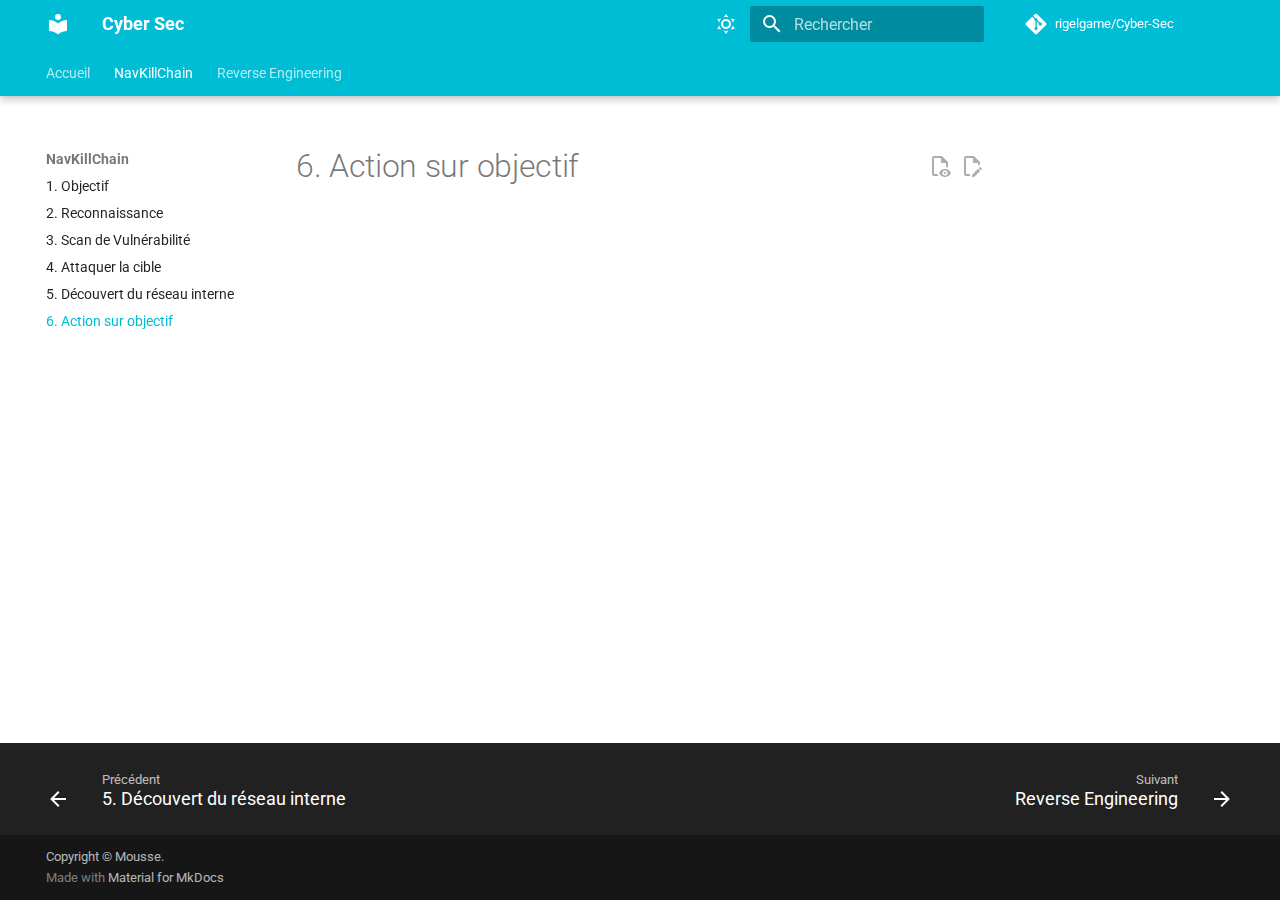
==== commit fbb8c507: "Deployed 2fcc47e with MkDocs version: 1.6.0" ====
--- a/Action sur objectif/index.html
+++ b/Action sur objectif/index.html
@@ -7,7 +7,7 @@
       <meta name="viewport" content="width=device-width,initial-scale=1">
       
       
-        <meta name="author" content="Etienne C">
+        <meta name="author" content="Rigel">
       
       
       
@@ -18,7 +18,7 @@
       
       
       <link rel="icon" href="../assets/images/favicon.png">
-      <meta name="generator" content="mkdocs-1.6.0, mkdocs-material-9.5.25">
+      <meta name="generator" content="mkdocs-1.6.0, mkdocs-material-9.5.27">
     
     
       
@@ -48,7 +48,7 @@
       
     
     
-      <link rel="stylesheet" href="https://cdnjs.cloudflare.com/ajax/libs/KaTeX/0.16.7/katex.min.css">
+      <link rel="stylesheet" href="../stylesheets/extra.css">
     
     <script>__md_scope=new URL("..",location),__md_hash=e=>[...e].reduce((e,_)=>(e<<5)-e+_.charCodeAt(0),0),__md_get=(e,_=localStorage,t=__md_scope)=>JSON.parse(_.getItem(t.pathname+"."+e)),__md_set=(e,_,t=localStorage,a=__md_scope)=>{try{t.setItem(a.pathname+"."+e,JSON.stringify(_))}catch(e){}}</script>
     
@@ -62,10 +62,12 @@
   
     
     
-    
-    
-    
-    <body dir="ltr" data-md-color-scheme="slate" data-md-color-primary="red" data-md-color-accent="black">
+      
+    
+    
+    
+    
+    <body dir="ltr" data-md-color-scheme="default" data-md-color-primary="cyan" data-md-color-accent="purple">
   
     
     <input class="md-toggle" data-md-toggle="drawer" type="checkbox" id="__drawer" autocomplete="off">
@@ -73,11 +75,6 @@
     <label class="md-overlay" for="__drawer"></label>
     <div data-md-component="skip">
       
-        
-        <a href="#rapport" class="md-skip">
-          Aller au contenu
-        </a>
-      
     </div>
     <div data-md-component="announce">
       
@@ -88,11 +85,12 @@
 
   
 
-<header class="md-header md-header--shadow" data-md-component="header">
+<header class="md-header md-header--shadow md-header--lifted" data-md-component="header">
   <nav class="md-header__inner md-grid" aria-label="En-tête">
     <a href=".." title="Cyber Sec" class="md-header__button md-logo" aria-label="Cyber Sec" data-md-component="logo">
       
-  <img src="../logo.png" alt="logo">
+  
+  <svg xmlns="http://www.w3.org/2000/svg" viewBox="0 0 24 24"><path d="M12 8a3 3 0 0 0 3-3 3 3 0 0 0-3-3 3 3 0 0 0-3 3 3 3 0 0 0 3 3m0 3.54C9.64 9.35 6.5 8 3 8v11c3.5 0 6.64 1.35 9 3.54 2.36-2.19 5.5-3.54 9-3.54V8c-3.5 0-6.64 1.35-9 3.54Z"/></svg>
 
     </a>
     <label class="md-header__button md-icon" for="__drawer">
@@ -117,7 +115,33 @@
     </div>
     
       
-    
+        <form class="md-header__option" data-md-component="palette">
+  
+    
+    
+    
+    <input class="md-option" data-md-color-media="(prefers-color-scheme: light)" data-md-color-scheme="default" data-md-color-primary="cyan" data-md-color-accent="purple"  aria-label="Switch to dark mode"  type="radio" name="__palette" id="__palette_0">
+    
+      <label class="md-header__button md-icon" title="Switch to dark mode" for="__palette_1" hidden>
+        <svg xmlns="http://www.w3.org/2000/svg" viewBox="0 0 24 24"><path d="M12 7a5 5 0 0 1 5 5 5 5 0 0 1-5 5 5 5 0 0 1-5-5 5 5 0 0 1 5-5m0 2a3 3 0 0 0-3 3 3 3 0 0 0 3 3 3 3 0 0 0 3-3 3 3 0 0 0-3-3m0-7 2.39 3.42C13.65 5.15 12.84 5 12 5c-.84 0-1.65.15-2.39.42L12 2M3.34 7l4.16-.35A7.2 7.2 0 0 0 5.94 8.5c-.44.74-.69 1.5-.83 2.29L3.34 7m.02 10 1.76-3.77a7.131 7.131 0 0 0 2.38 4.14L3.36 17M20.65 7l-1.77 3.79a7.023 7.023 0 0 0-2.38-4.15l4.15.36m-.01 10-4.14.36c.59-.51 1.12-1.14 1.54-1.86.42-.73.69-1.5.83-2.29L20.64 17M12 22l-2.41-3.44c.74.27 1.55.44 2.41.44.82 0 1.63-.17 2.37-.44L12 22Z"/></svg>
+      </label>
+    
+  
+    
+    
+    
+    <input class="md-option" data-md-color-media="(prefers-color-scheme: dark)" data-md-color-scheme="slate" data-md-color-primary="indigo" data-md-color-accent="indigo"  aria-label="Switch to light mode"  type="radio" name="__palette" id="__palette_1">
+    
+      <label class="md-header__button md-icon" title="Switch to light mode" for="__palette_0" hidden>
+        <svg xmlns="http://www.w3.org/2000/svg" viewBox="0 0 24 24"><path d="m17.75 4.09-2.53 1.94.91 3.06-2.63-1.81-2.63 1.81.91-3.06-2.53-1.94L12.44 4l1.06-3 1.06 3 3.19.09m3.5 6.91-1.64 1.25.59 1.98-1.7-1.17-1.7 1.17.59-1.98L15.75 11l2.06-.05L18.5 9l.69 1.95 2.06.05m-2.28 4.95c.83-.08 1.72 1.1 1.19 1.85-.32.45-.66.87-1.08 1.27C15.17 23 8.84 23 4.94 19.07c-3.91-3.9-3.91-10.24 0-14.14.4-.4.82-.76 1.27-1.08.75-.53 1.93.36 1.85 1.19-.27 2.86.69 5.83 2.89 8.02a9.96 9.96 0 0 0 8.02 2.89m-1.64 2.02a12.08 12.08 0 0 1-7.8-3.47c-2.17-2.19-3.33-5-3.49-7.82-2.81 3.14-2.7 7.96.31 10.98 3.02 3.01 7.84 3.12 10.98.31Z"/></svg>
+      </label>
+    
+  
+</form>
+      
+    
+    
+      <script>var media,input,key,value,palette=__md_get("__palette");if(palette&&palette.color){"(prefers-color-scheme)"===palette.color.media&&(media=matchMedia("(prefers-color-scheme: light)"),input=document.querySelector(media.matches?"[data-md-color-media='(prefers-color-scheme: light)']":"[data-md-color-media='(prefers-color-scheme: dark)']"),palette.color.media=input.getAttribute("data-md-color-media"),palette.color.scheme=input.getAttribute("data-md-color-scheme"),palette.color.primary=input.getAttribute("data-md-color-primary"),palette.color.accent=input.getAttribute("data-md-color-accent"));for([key,value]of Object.entries(palette.color))document.body.setAttribute("data-md-color-"+key,value)}</script>
     
     
     
@@ -144,9 +168,11 @@
         </button>
       </nav>
       
+        <div class="md-search__suggest" data-md-component="search-suggest"></div>
+      
     </form>
     <div class="md-search__output">
-      <div class="md-search__scrollwrap" data-md-scrollfix>
+      <div class="md-search__scrollwrap" tabindex="0" data-md-scrollfix>
         <div class="md-search-result" data-md-component="search-result">
           <div class="md-search-result__meta">
             Initialisation de la recherche
@@ -159,15 +185,92 @@
 </div>
     
     
+      <div class="md-header__source">
+        <a href="https://github.com/rigelgame/Cyber-Sec" title="Aller au dépôt" class="md-source" data-md-component="source">
+  <div class="md-source__icon md-icon">
+    
+    <svg xmlns="http://www.w3.org/2000/svg" viewBox="0 0 448 512"><!--! Font Awesome Free 6.5.2 by @fontawesome - https://fontawesome.com License - https://fontawesome.com/license/free (Icons: CC BY 4.0, Fonts: SIL OFL 1.1, Code: MIT License) Copyright 2024 Fonticons, Inc.--><path d="M439.55 236.05 244 40.45a28.87 28.87 0 0 0-40.81 0l-40.66 40.63 51.52 51.52c27.06-9.14 52.68 16.77 43.39 43.68l49.66 49.66c34.23-11.8 61.18 31 35.47 56.69-26.49 26.49-70.21-2.87-56-37.34L240.22 199v121.85c25.3 12.54 22.26 41.85 9.08 55a34.34 34.34 0 0 1-48.55 0c-17.57-17.6-11.07-46.91 11.25-56v-123c-20.8-8.51-24.6-30.74-18.64-45L142.57 101 8.45 235.14a28.86 28.86 0 0 0 0 40.81l195.61 195.6a28.86 28.86 0 0 0 40.8 0l194.69-194.69a28.86 28.86 0 0 0 0-40.81z"/></svg>
+  </div>
+  <div class="md-source__repository">
+    rigelgame/Cyber-Sec
+  </div>
+</a>
+      </div>
+    
   </nav>
   
+    
+      
+<nav class="md-tabs" aria-label="Onglets" data-md-component="tabs">
+  <div class="md-grid">
+    <ul class="md-tabs__list">
+      
+        
+  
+  
+  
+    <li class="md-tabs__item">
+      <a href=".." class="md-tabs__link">
+        
+  
+    
+  
+  Accueil
+
+      </a>
+    </li>
+  
+
+      
+        
+  
+  
+    
+  
+  
+    
+    
+      <li class="md-tabs__item md-tabs__item--active">
+        <a href="../Objectif/" class="md-tabs__link">
+          
+  
+    
+  
+  NavKillChain
+
+        </a>
+      </li>
+    
+  
+
+      
+        
+  
+  
+  
+    <li class="md-tabs__item">
+      <a href="../reverse-engineering/" class="md-tabs__link">
+        
+  
+    
+  
+  Reverse Engineering
+
+      </a>
+    </li>
+  
+
+      
+    </ul>
+  </div>
+</nav>
+    
+  
 </header>
     
     <div class="md-container" data-md-component="container">
       
       
-        
-          
         
       
       <main class="md-main" data-md-component="main">
@@ -181,17 +284,32 @@
                     
 
 
-
-<nav class="md-nav md-nav--primary" aria-label="Navigation" data-md-level="0">
+  
+
+
+<nav class="md-nav md-nav--primary md-nav--lifted" aria-label="Navigation" data-md-level="0">
   <label class="md-nav__title" for="__drawer">
     <a href=".." title="Cyber Sec" class="md-nav__button md-logo" aria-label="Cyber Sec" data-md-component="logo">
       
-  <img src="../logo.png" alt="logo">
+  
+  <svg xmlns="http://www.w3.org/2000/svg" viewBox="0 0 24 24"><path d="M12 8a3 3 0 0 0 3-3 3 3 0 0 0-3-3 3 3 0 0 0-3 3 3 3 0 0 0 3 3m0 3.54C9.64 9.35 6.5 8 3 8v11c3.5 0 6.64 1.35 9 3.54 2.36-2.19 5.5-3.54 9-3.54V8c-3.5 0-6.64 1.35-9 3.54Z"/></svg>
 
     </a>
     Cyber Sec
   </label>
   
+    <div class="md-nav__source">
+      <a href="https://github.com/rigelgame/Cyber-Sec" title="Aller au dépôt" class="md-source" data-md-component="source">
+  <div class="md-source__icon md-icon">
+    
+    <svg xmlns="http://www.w3.org/2000/svg" viewBox="0 0 448 512"><!--! Font Awesome Free 6.5.2 by @fontawesome - https://fontawesome.com License - https://fontawesome.com/license/free (Icons: CC BY 4.0, Fonts: SIL OFL 1.1, Code: MIT License) Copyright 2024 Fonticons, Inc.--><path d="M439.55 236.05 244 40.45a28.87 28.87 0 0 0-40.81 0l-40.66 40.63 51.52 51.52c27.06-9.14 52.68 16.77 43.39 43.68l49.66 49.66c34.23-11.8 61.18 31 35.47 56.69-26.49 26.49-70.21-2.87-56-37.34L240.22 199v121.85c25.3 12.54 22.26 41.85 9.08 55a34.34 34.34 0 0 1-48.55 0c-17.57-17.6-11.07-46.91 11.25-56v-123c-20.8-8.51-24.6-30.74-18.64-45L142.57 101 8.45 235.14a28.86 28.86 0 0 0 0 40.81l195.61 195.6a28.86 28.86 0 0 0 40.8 0l194.69-194.69a28.86 28.86 0 0 0 0-40.81z"/></svg>
+  </div>
+  <div class="md-source__repository">
+    rigelgame/Cyber-Sec
+  </div>
+</a>
+    </div>
+  
   <ul class="md-nav__list" data-md-scrollfix>
     
       
@@ -224,16 +342,38 @@
   
     
     
-    
-    
-    <li class="md-nav__item md-nav__item--active md-nav__item--nested">
+      
+        
+      
+        
+      
+        
+      
+        
+      
+        
+      
+        
+      
+    
+    
+      
+        
+        
+      
+      
+        
+      
+    
+    
+    <li class="md-nav__item md-nav__item--active md-nav__item--section md-nav__item--nested">
       
         
         
         <input class="md-nav__toggle md-toggle " type="checkbox" id="__nav_2" checked>
         
           
-          <label class="md-nav__link" for="__nav_2" id="__nav_2_label" tabindex="0">
+          <label class="md-nav__link" for="__nav_2" id="__nav_2_label" tabindex="">
             
   
   <span class="md-ellipsis">
@@ -369,66 +509,16 @@
       <input class="md-nav__toggle md-toggle" type="checkbox" id="__toc">
       
       
-        
-      
-      
-        <label class="md-nav__link md-nav__link--active" for="__toc">
-          
+      
+      <a href="./" class="md-nav__link md-nav__link--active">
+        
   
   <span class="md-ellipsis">
     6. Action sur objectif
   </span>
   
 
-          <span class="md-nav__icon md-icon"></span>
-        </label>
-      
-      <a href="./" class="md-nav__link md-nav__link--active">
-        
-  
-  <span class="md-ellipsis">
-    6. Action sur objectif
-  </span>
-  
-
-      </a>
-      
-        
-
-<nav class="md-nav md-nav--secondary" aria-label="Table des matières">
-  
-  
-  
-    
-  
-  
-    <label class="md-nav__title" for="__toc">
-      <span class="md-nav__icon md-icon"></span>
-      Table des matières
-    </label>
-    <ul class="md-nav__list" data-md-component="toc" data-md-scrollfix>
-      
-        <li class="md-nav__item">
-  <a href="#partie-non-technique" class="md-nav__link">
-    <span class="md-ellipsis">
-      Partie "Non technique" :
-    </span>
-  </a>
-  
-</li>
-      
-        <li class="md-nav__item">
-  <a href="#partie-technique" class="md-nav__link">
-    <span class="md-ellipsis">
-      Partie Technique :
-    </span>
-  </a>
-  
-</li>
-      
-    </ul>
-  
-</nav>
+      </a>
       
     </li>
   
@@ -479,34 +569,6 @@
   
   
   
-    
-  
-  
-    <label class="md-nav__title" for="__toc">
-      <span class="md-nav__icon md-icon"></span>
-      Table des matières
-    </label>
-    <ul class="md-nav__list" data-md-component="toc" data-md-scrollfix>
-      
-        <li class="md-nav__item">
-  <a href="#partie-non-technique" class="md-nav__link">
-    <span class="md-ellipsis">
-      Partie "Non technique" :
-    </span>
-  </a>
-  
-</li>
-      
-        <li class="md-nav__item">
-  <a href="#partie-technique" class="md-nav__link">
-    <span class="md-ellipsis">
-      Partie Technique :
-    </span>
-  </a>
-  
-</li>
-      
-    </ul>
   
 </nav>
                   </div>
@@ -520,11 +582,26 @@
                 
                   
 
-
-<h1 id="rapport">Rapport</h1>
-<p>Le rapport doit inclure deux parties, une partie dite "non technique" et une partie technique.</p>
-<h2 id="partie-non-technique">Partie "Non technique" :</h2>
-<h2 id="partie-technique">Partie Technique :</h2>
+  
+    <a href="https://github.com/rigelgame/Cyber-Sec/edit/master/docs/Action sur objectif.md" title="Editer cette page" class="md-content__button md-icon">
+      
+      <svg xmlns="http://www.w3.org/2000/svg" viewBox="0 0 24 24"><path d="M10 20H6V4h7v5h5v3.1l2-2V8l-6-6H6c-1.1 0-2 .9-2 2v16c0 1.1.9 2 2 2h4v-2m10.2-7c.1 0 .3.1.4.2l1.3 1.3c.2.2.2.6 0 .8l-1 1-2.1-2.1 1-1c.1-.1.2-.2.4-.2m0 3.9L14.1 23H12v-2.1l6.1-6.1 2.1 2.1Z"/></svg>
+    </a>
+  
+  
+    
+      
+    
+    <a href="https://github.com/rigelgame/Cyber-Sec/raw/master/docs/Action sur objectif.md" title="Consulter la source de cette page" class="md-content__button md-icon">
+      
+      <svg xmlns="http://www.w3.org/2000/svg" viewBox="0 0 24 24"><path d="M17 18c.56 0 1 .44 1 1s-.44 1-1 1-1-.44-1-1 .44-1 1-1m0-3c-2.73 0-5.06 1.66-6 4 .94 2.34 3.27 4 6 4s5.06-1.66 6-4c-.94-2.34-3.27-4-6-4m0 6.5a2.5 2.5 0 0 1-2.5-2.5 2.5 2.5 0 0 1 2.5-2.5 2.5 2.5 0 0 1 2.5 2.5 2.5 2.5 0 0 1-2.5 2.5M9.27 20H6V4h7v5h5v4.07c.7.08 1.36.25 2 .49V8l-6-6H6a2 2 0 0 0-2 2v16a2 2 0 0 0 2 2h4.5a8.15 8.15 0 0 1-1.23-2Z"/></svg>
+    </a>
+  
+
+
+  <h1>6. Action sur objectif</h1>
+
+
 
 
 
@@ -545,9 +622,55 @@
 <script>var target=document.getElementById(location.hash.slice(1));target&&target.name&&(target.checked=target.name.startsWith("__tabbed_"))</script>
         </div>
         
+          <button type="button" class="md-top md-icon" data-md-component="top" hidden>
+  
+  <svg xmlns="http://www.w3.org/2000/svg" viewBox="0 0 24 24"><path d="M13 20h-2V8l-5.5 5.5-1.42-1.42L12 4.16l7.92 7.92-1.42 1.42L13 8v12Z"/></svg>
+  Retour en haut de la page
+</button>
+        
       </main>
       
         <footer class="md-footer">
+  
+    
+      
+      <nav class="md-footer__inner md-grid" aria-label="Pied de page" >
+        
+          
+          <a href="../D%C3%A9couvert%20du%20r%C3%A9seau%20interne/" class="md-footer__link md-footer__link--prev" aria-label="Précédent: 5. Découvert du réseau interne">
+            <div class="md-footer__button md-icon">
+              
+              <svg xmlns="http://www.w3.org/2000/svg" viewBox="0 0 24 24"><path d="M20 11v2H8l5.5 5.5-1.42 1.42L4.16 12l7.92-7.92L13.5 5.5 8 11h12Z"/></svg>
+            </div>
+            <div class="md-footer__title">
+              <span class="md-footer__direction">
+                Précédent
+              </span>
+              <div class="md-ellipsis">
+                5. Découvert du réseau interne
+              </div>
+            </div>
+          </a>
+        
+        
+          
+          <a href="../reverse-engineering/" class="md-footer__link md-footer__link--next" aria-label="Suivant: Reverse Engineering">
+            <div class="md-footer__title">
+              <span class="md-footer__direction">
+                Suivant
+              </span>
+              <div class="md-ellipsis">
+                Reverse Engineering
+              </div>
+            </div>
+            <div class="md-footer__button md-icon">
+              
+              <svg xmlns="http://www.w3.org/2000/svg" viewBox="0 0 24 24"><path d="M4 11v2h12l-5.5 5.5 1.42 1.42L19.84 12l-7.92-7.92L10.5 5.5 16 11H4Z"/></svg>
+            </div>
+          </a>
+        
+      </nav>
+    
   
   <div class="md-footer-meta md-typeset">
     <div class="md-footer-meta__inner md-grid">
@@ -575,14 +698,10 @@
     </div>
     
     
-    <script id="__config" type="application/json">{"base": "..", "features": ["navigation.instant", "search.highlight"], "search": "../assets/javascripts/workers/search.b8dbb3d2.min.js", "translations": {"clipboard.copied": "Copi\u00e9 dans le presse-papier", "clipboard.copy": "Copier dans le presse-papier", "search.result.more.one": "1 de plus sur cette page", "search.result.more.other": "# de plus sur cette page", "search.result.none": "Aucun document trouv\u00e9", "search.result.one": "1 document trouv\u00e9", "search.result.other": "# documents trouv\u00e9s", "search.result.placeholder": "Taper pour d\u00e9marrer la recherche", "search.result.term.missing": "Non trouv\u00e9", "select.version": "S\u00e9lectionner la version"}}</script>
-    
-    
-      <script src="../assets/javascripts/bundle.081f42fc.min.js"></script>
-      
-        <script src="https://cdnjs.cloudflare.com/ajax/libs/KaTeX/0.16.7/katex.min.js"></script>
-      
-        <script src="https://cdnjs.cloudflare.com/ajax/libs/KaTeX/0.16.7/contrib/auto-render.min.js"></script>
+    <script id="__config" type="application/json">{"base": "..", "features": ["announce.dismiss", "content.action.edit", "content.action.view", "content.code.annotate", "content.code.copy", "content.tooltips", "navigation.footer", "navigation.indexes", "navigation.sections", "navigation.tabs", "navigation.tabs.sticky", "navigation.top", "search.highlight", "search.suggest", "toc.follow"], "search": "../assets/javascripts/workers/search.b8dbb3d2.min.js", "translations": {"clipboard.copied": "Copi\u00e9 dans le presse-papier", "clipboard.copy": "Copier dans le presse-papier", "search.result.more.one": "1 de plus sur cette page", "search.result.more.other": "# de plus sur cette page", "search.result.none": "Aucun document trouv\u00e9", "search.result.one": "1 document trouv\u00e9", "search.result.other": "# documents trouv\u00e9s", "search.result.placeholder": "Taper pour d\u00e9marrer la recherche", "search.result.term.missing": "Non trouv\u00e9", "select.version": "S\u00e9lectionner la version"}}</script>
+    
+    
+      <script src="../assets/javascripts/bundle.ad660dcc.min.js"></script>
       
     
   </body>
--- a/stylesheets/extra.css
+++ b/stylesheets/extra.css
@@ -0,0 +1,4 @@
+[data-md-color-scheme="slate"] {
+    --md-accent-bg-color:         #232931;
+    --md-primary-fg-color:        #EE0F0F;
+  }